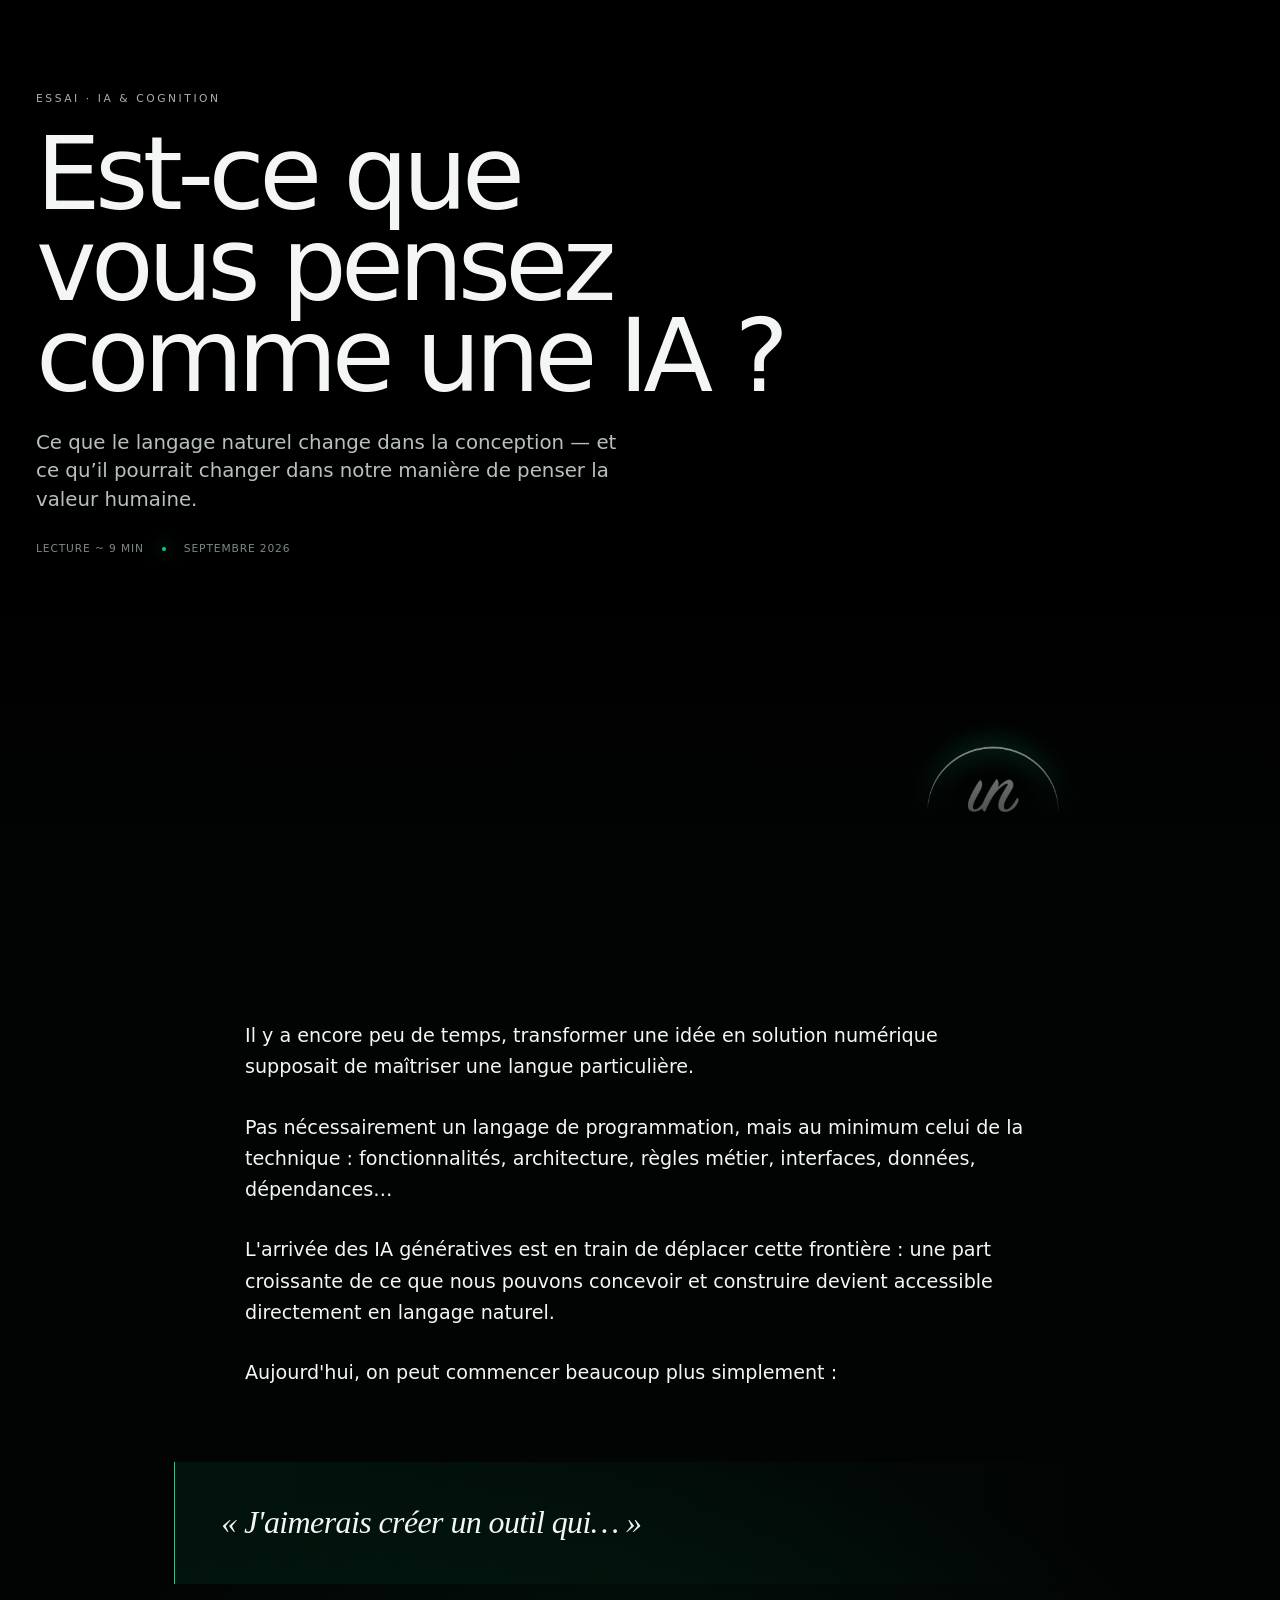
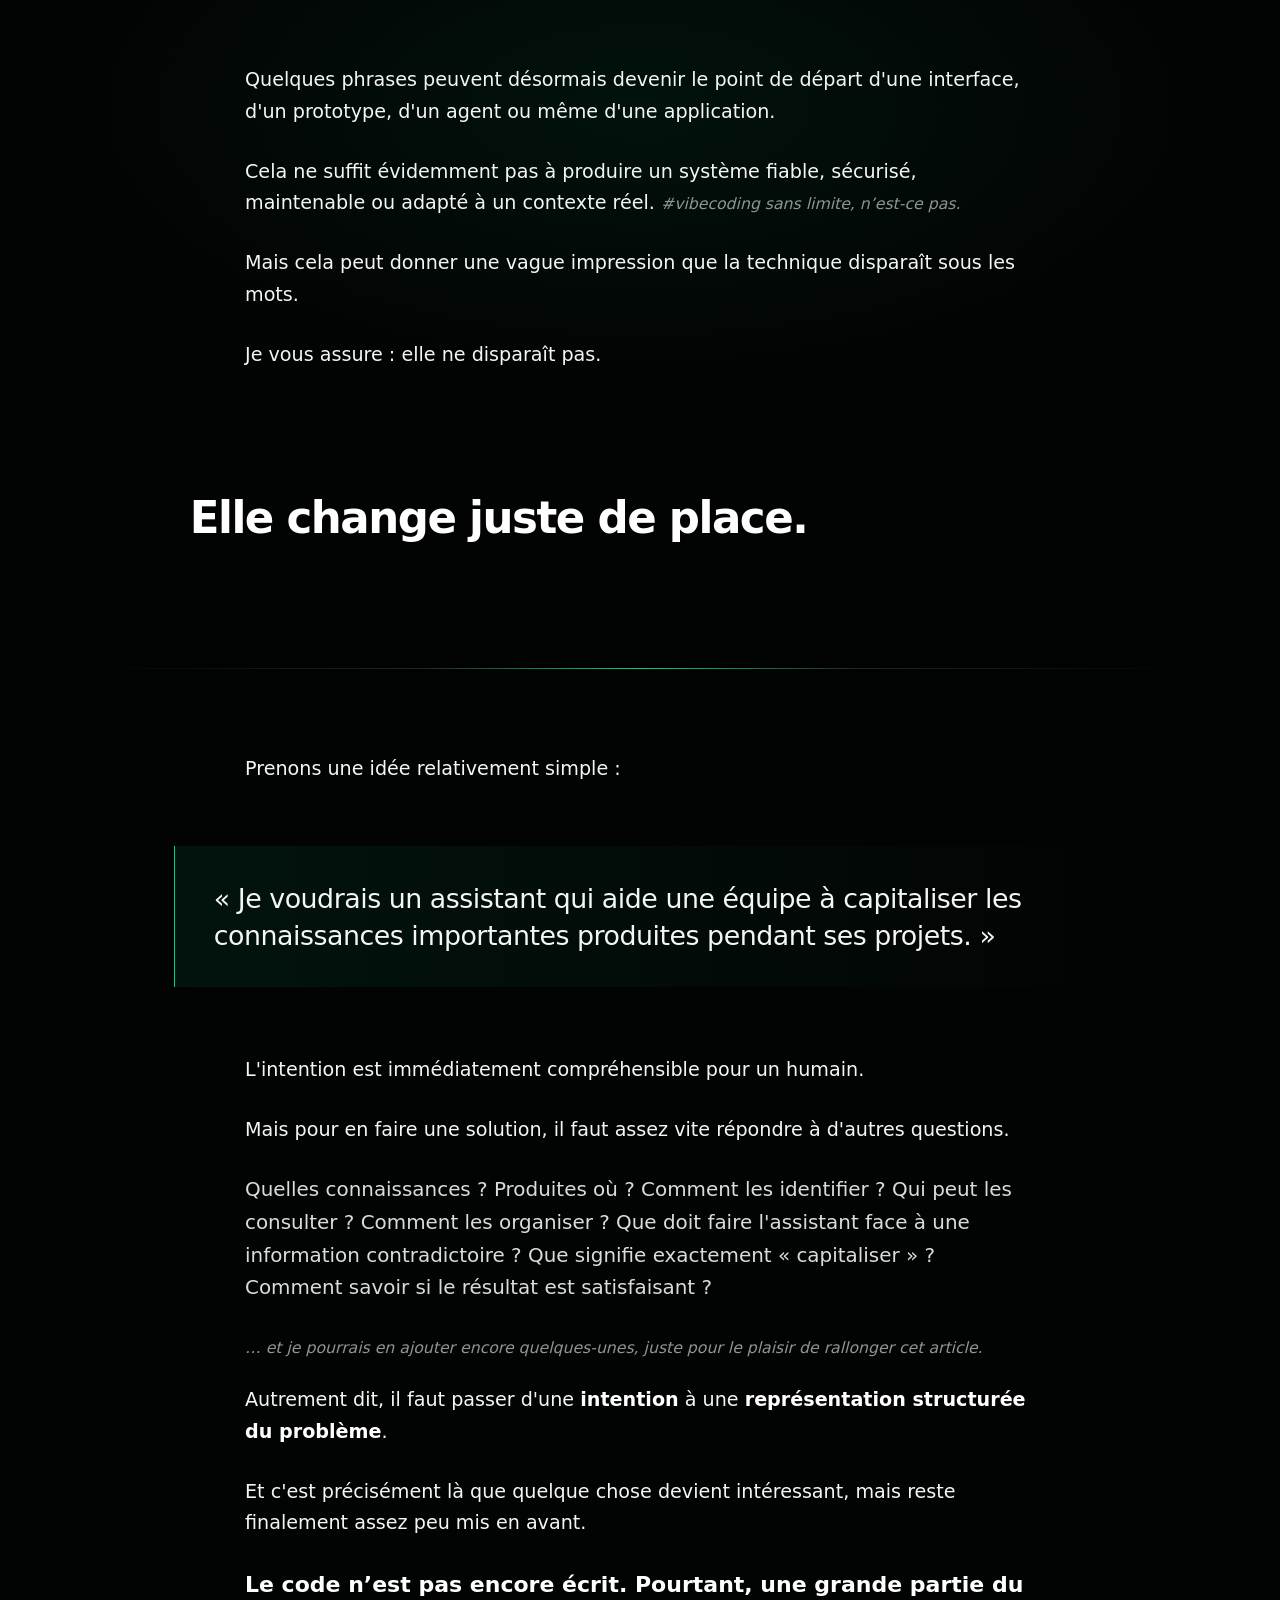
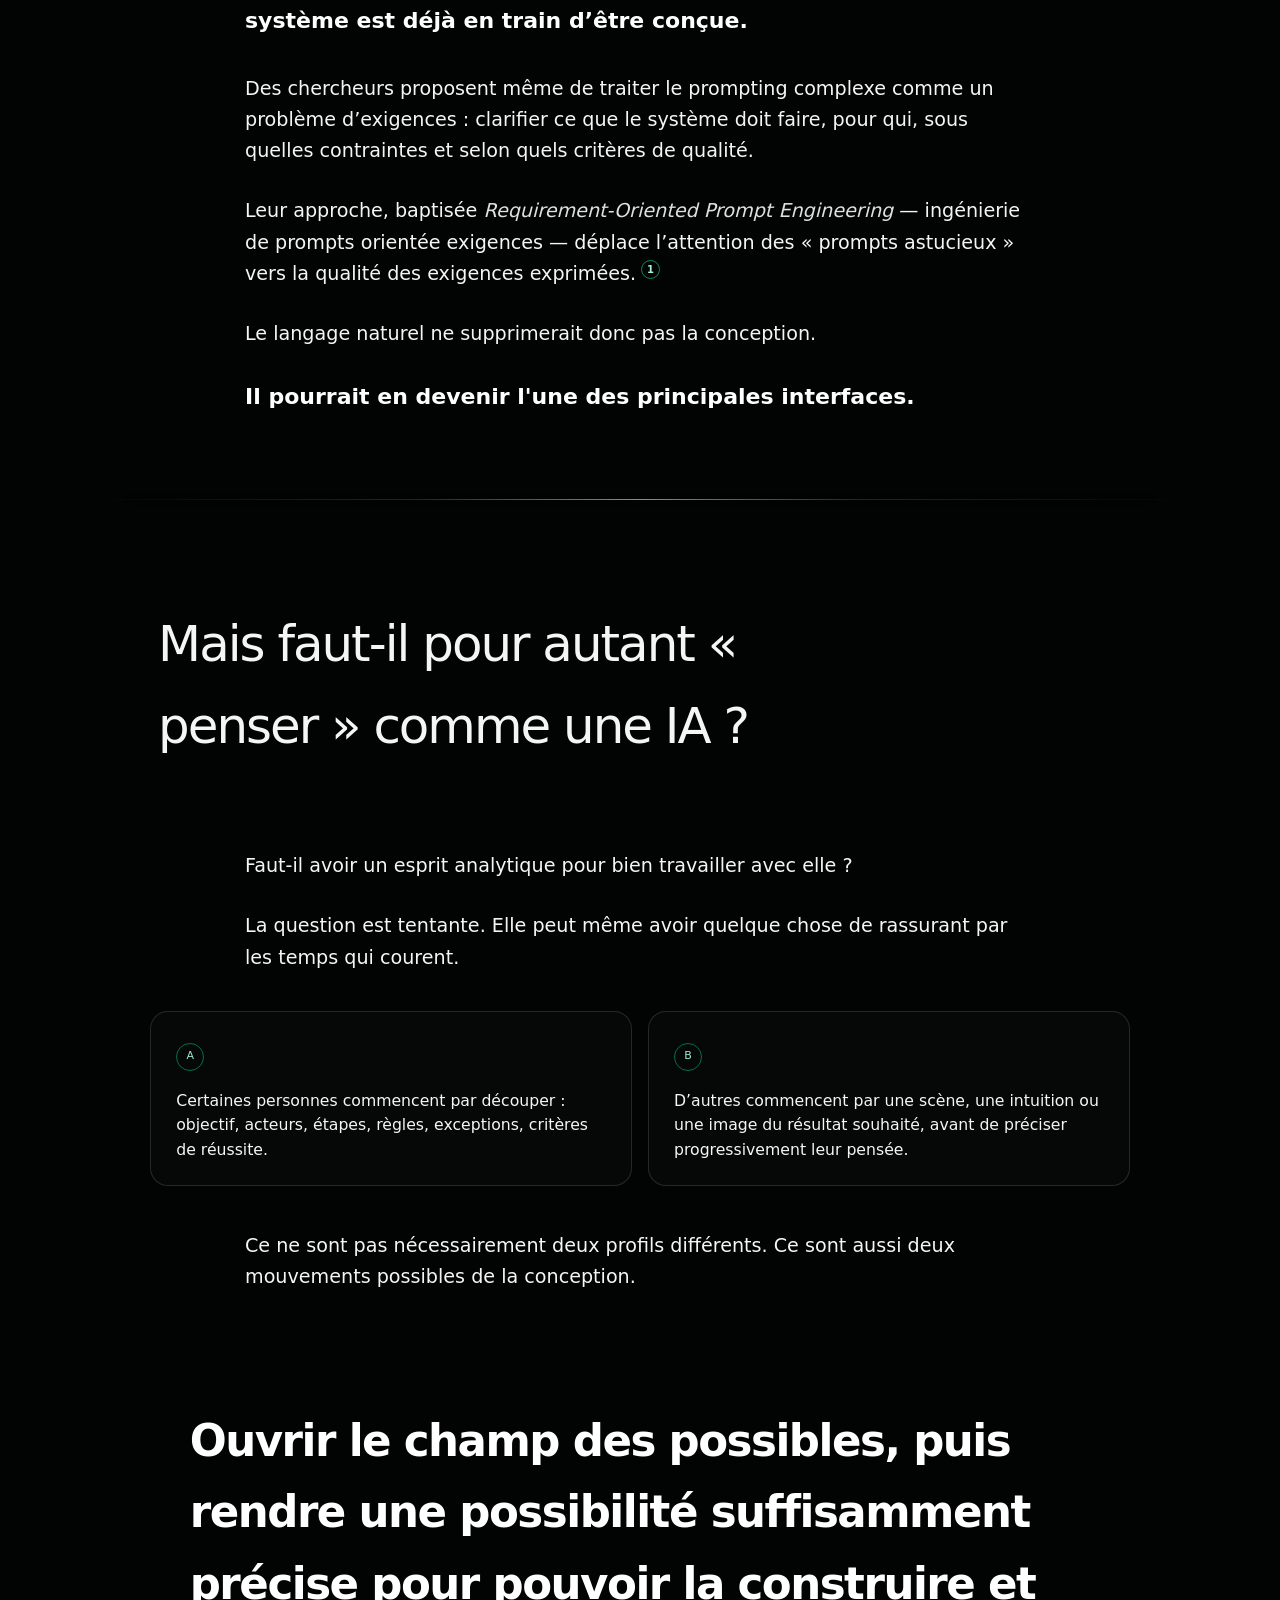
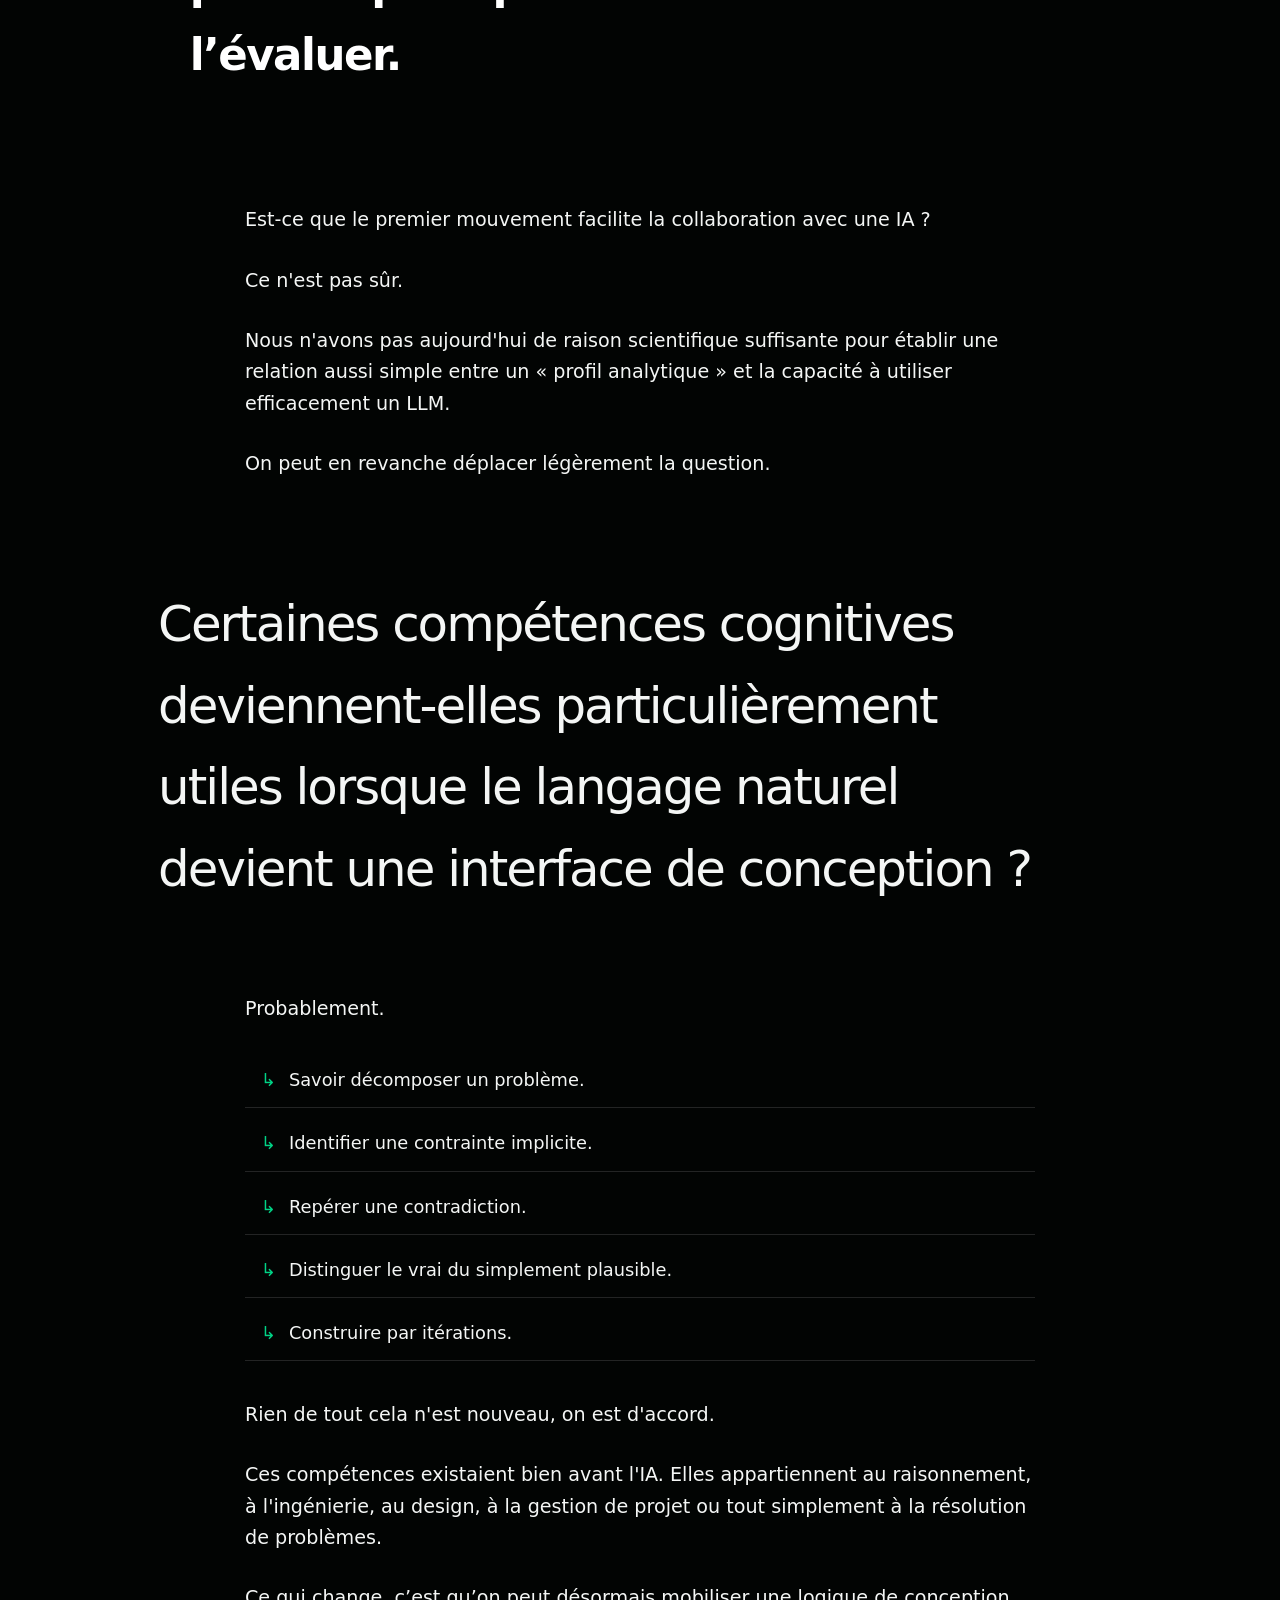
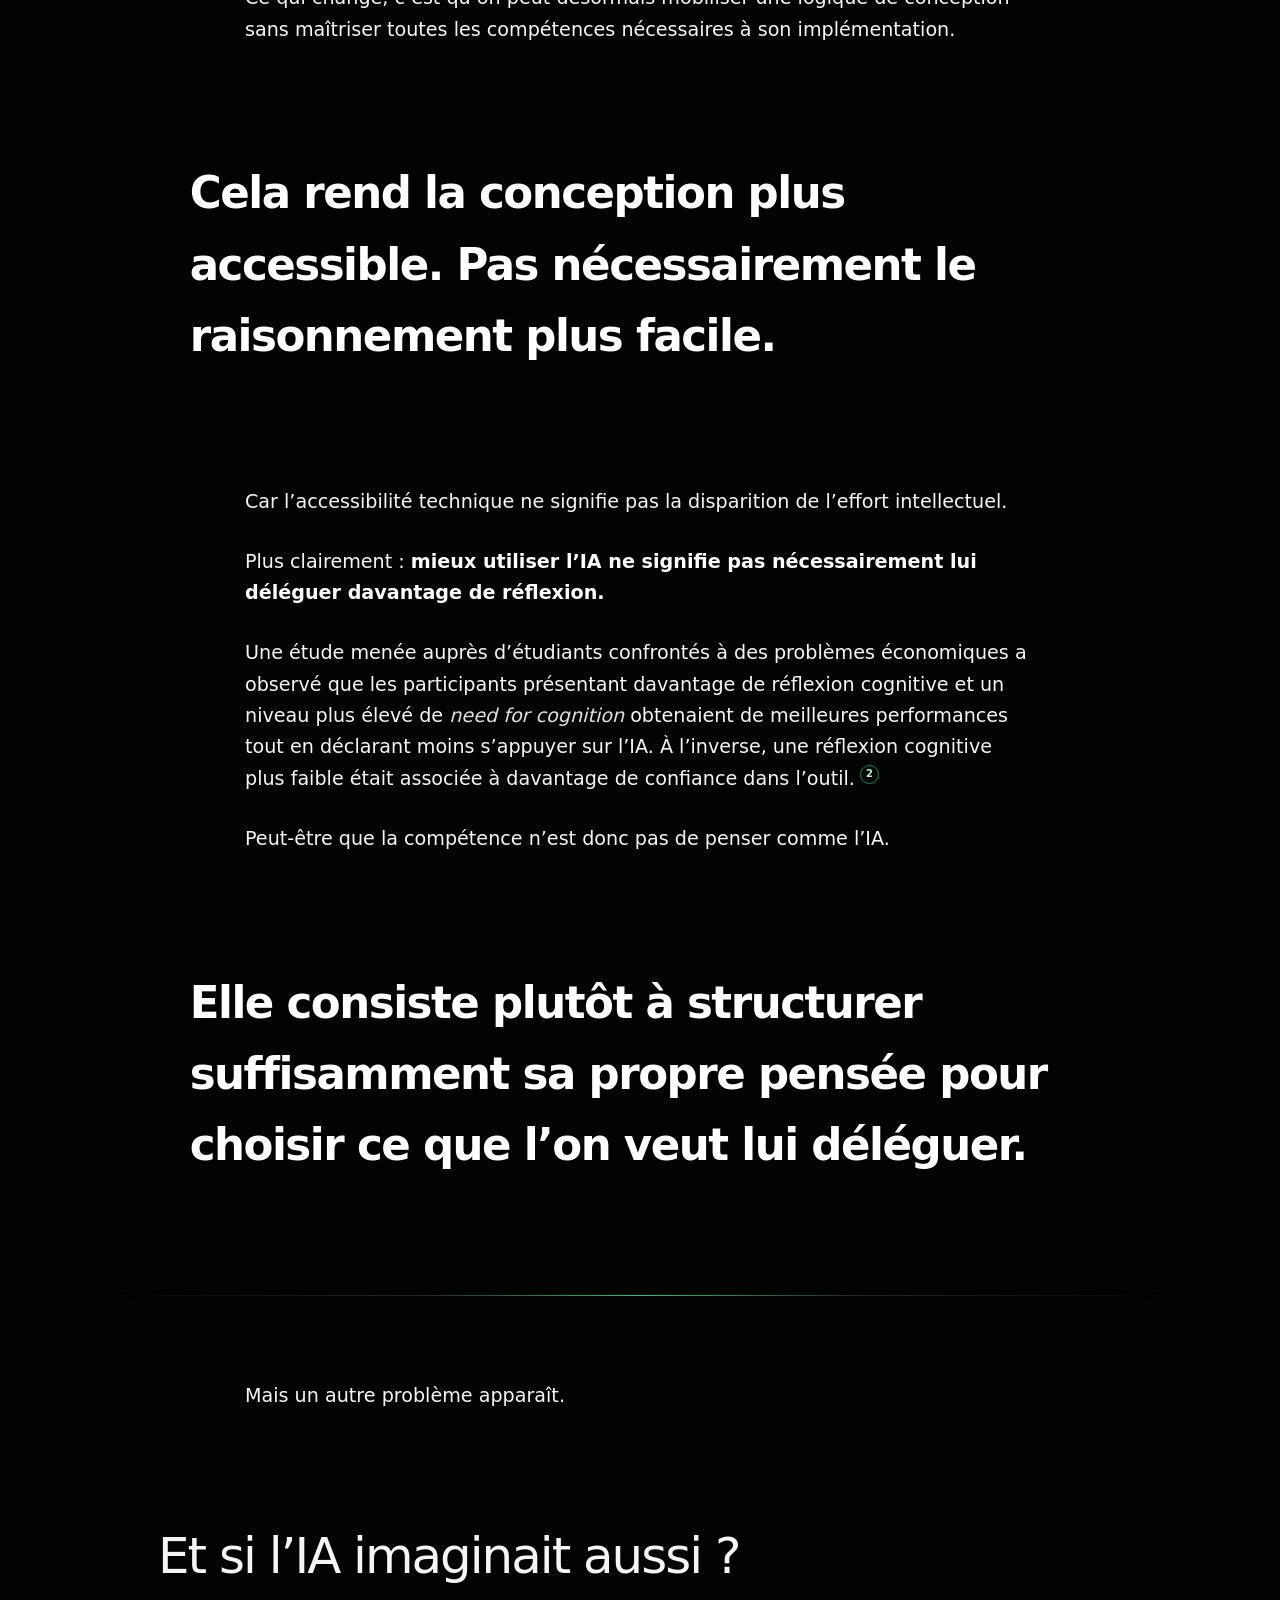
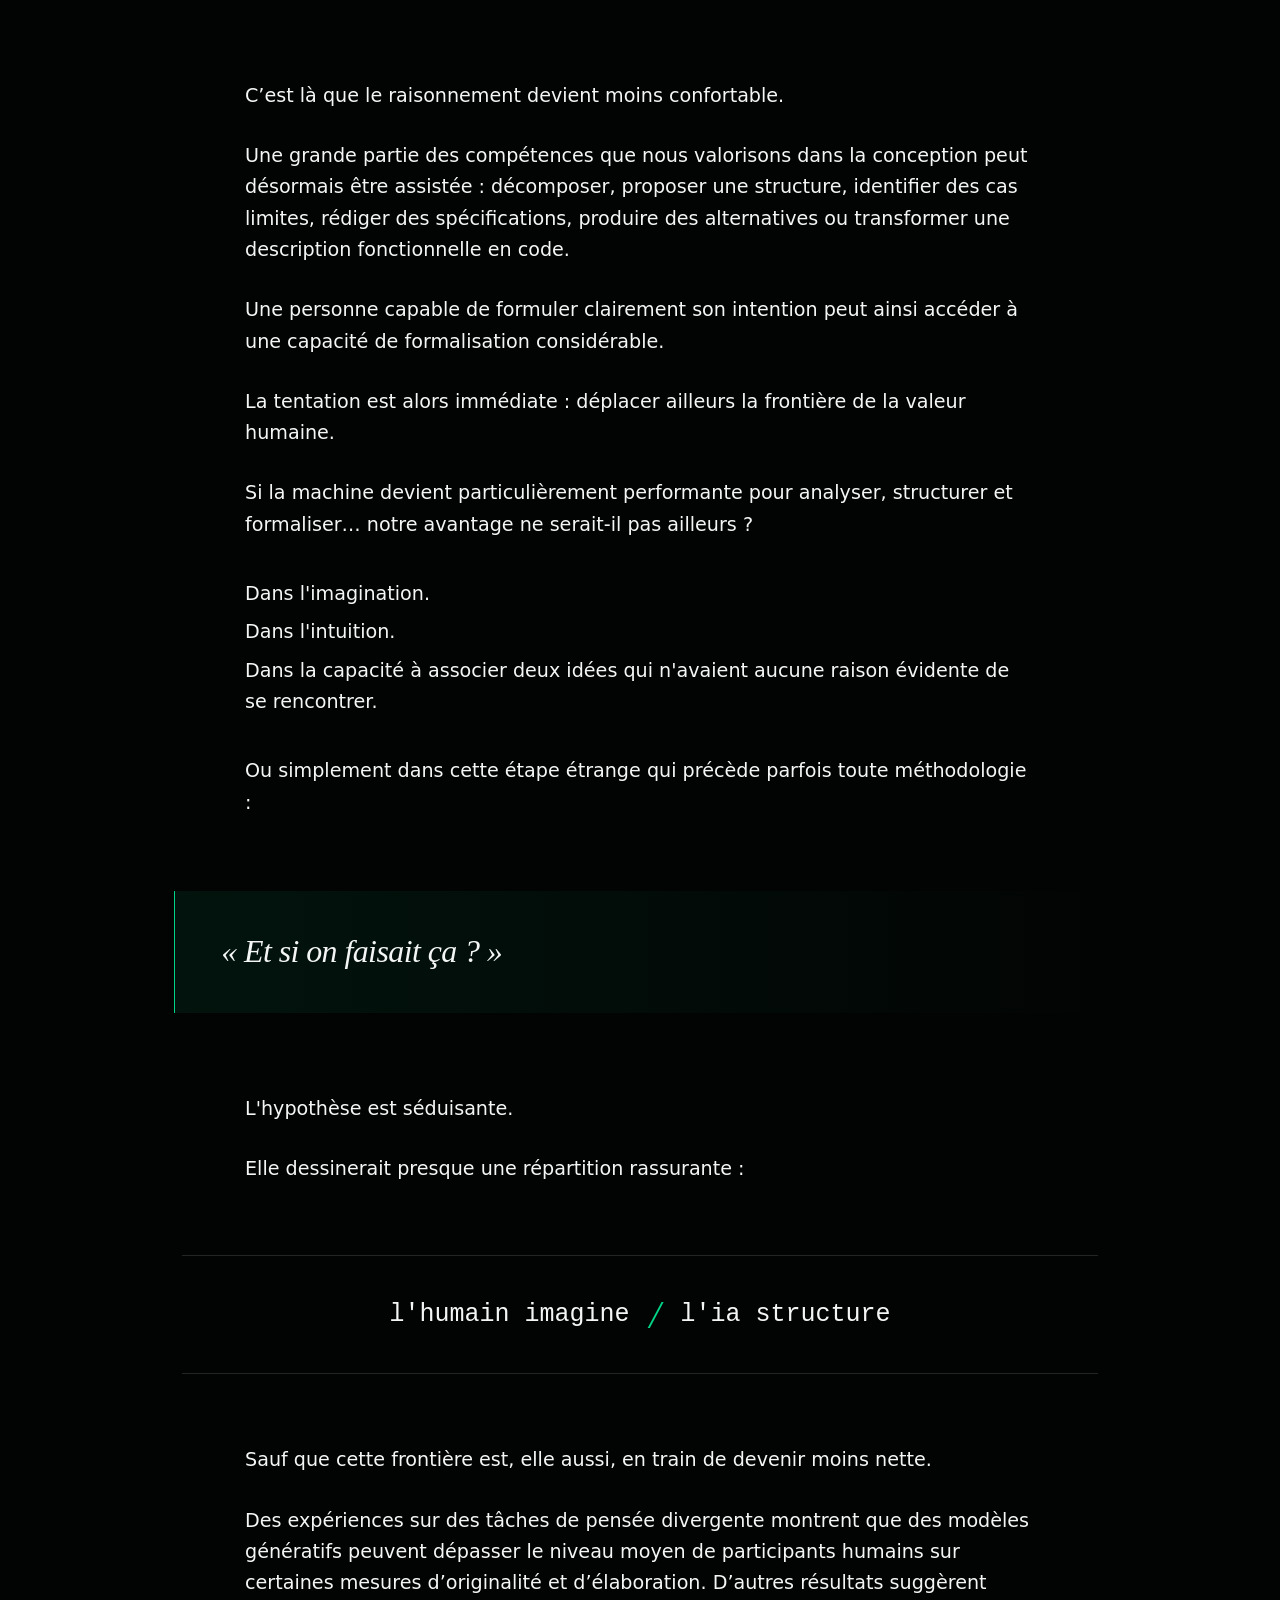
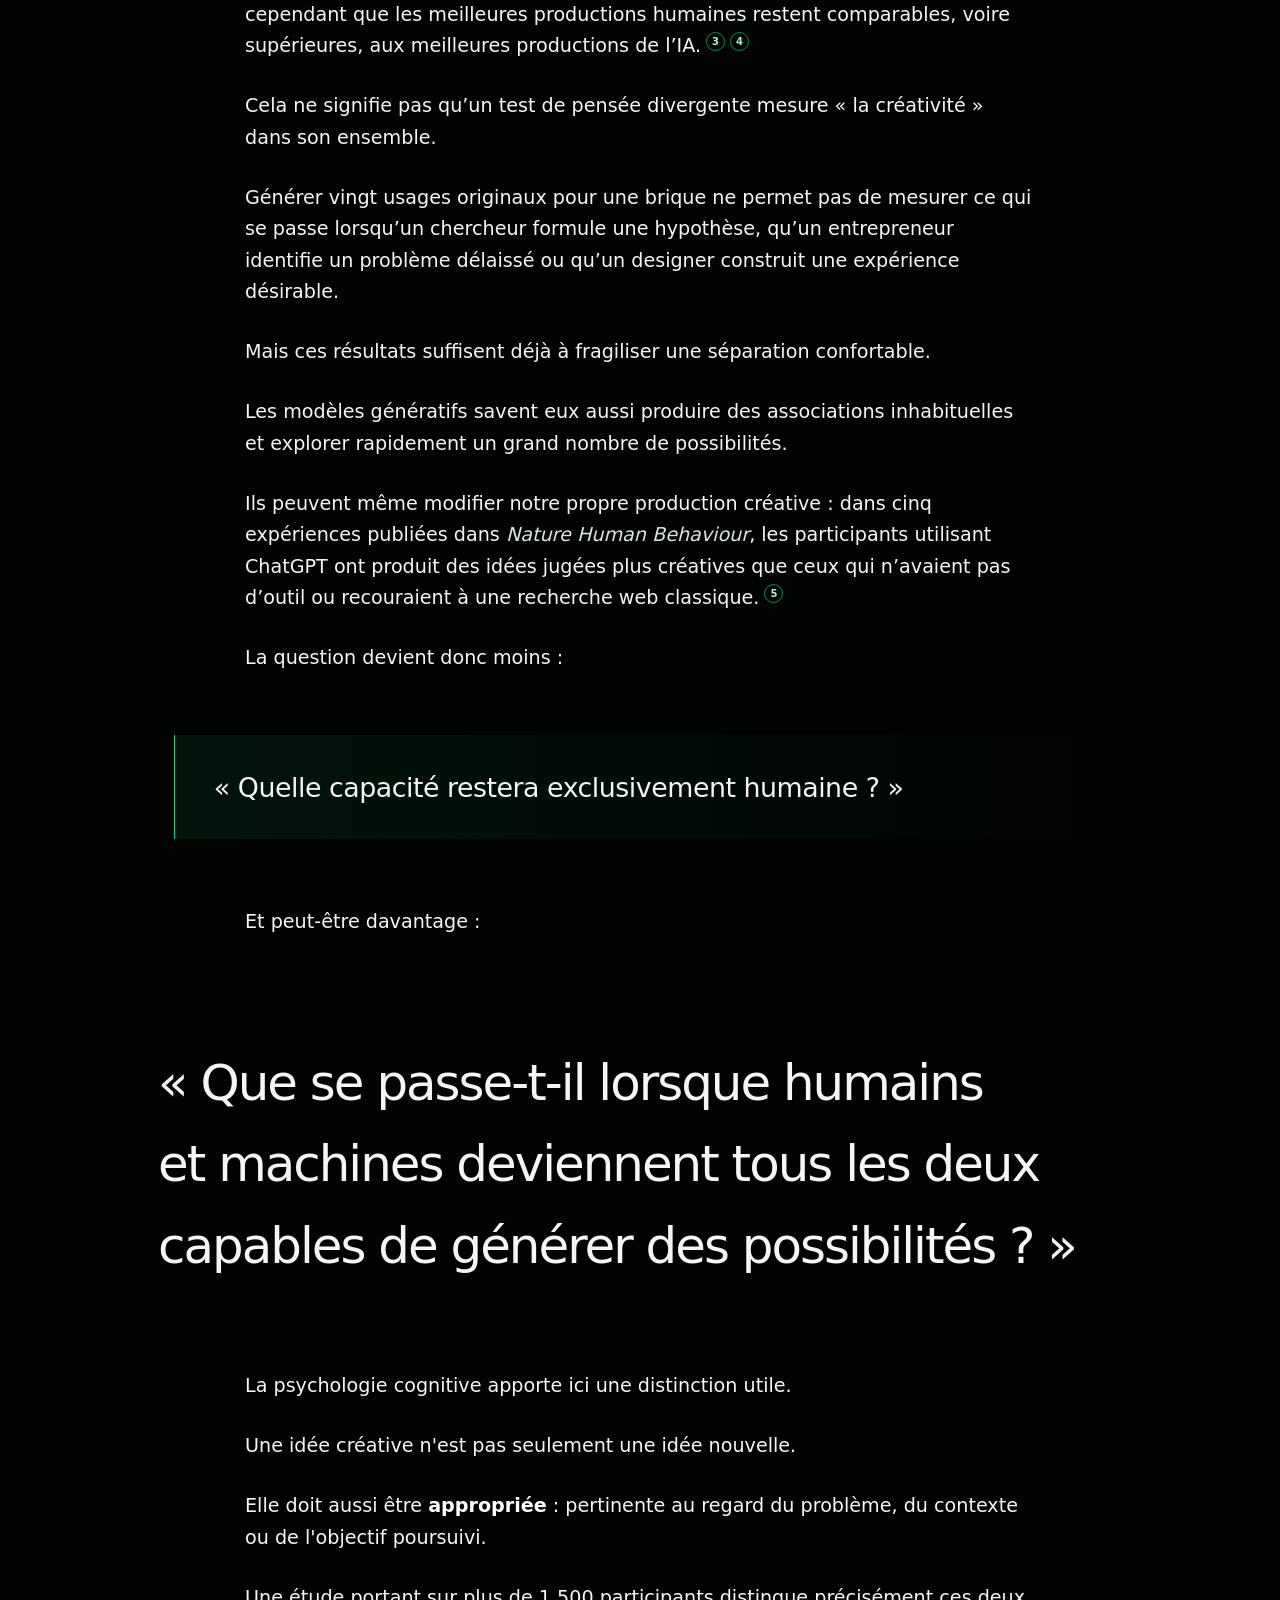
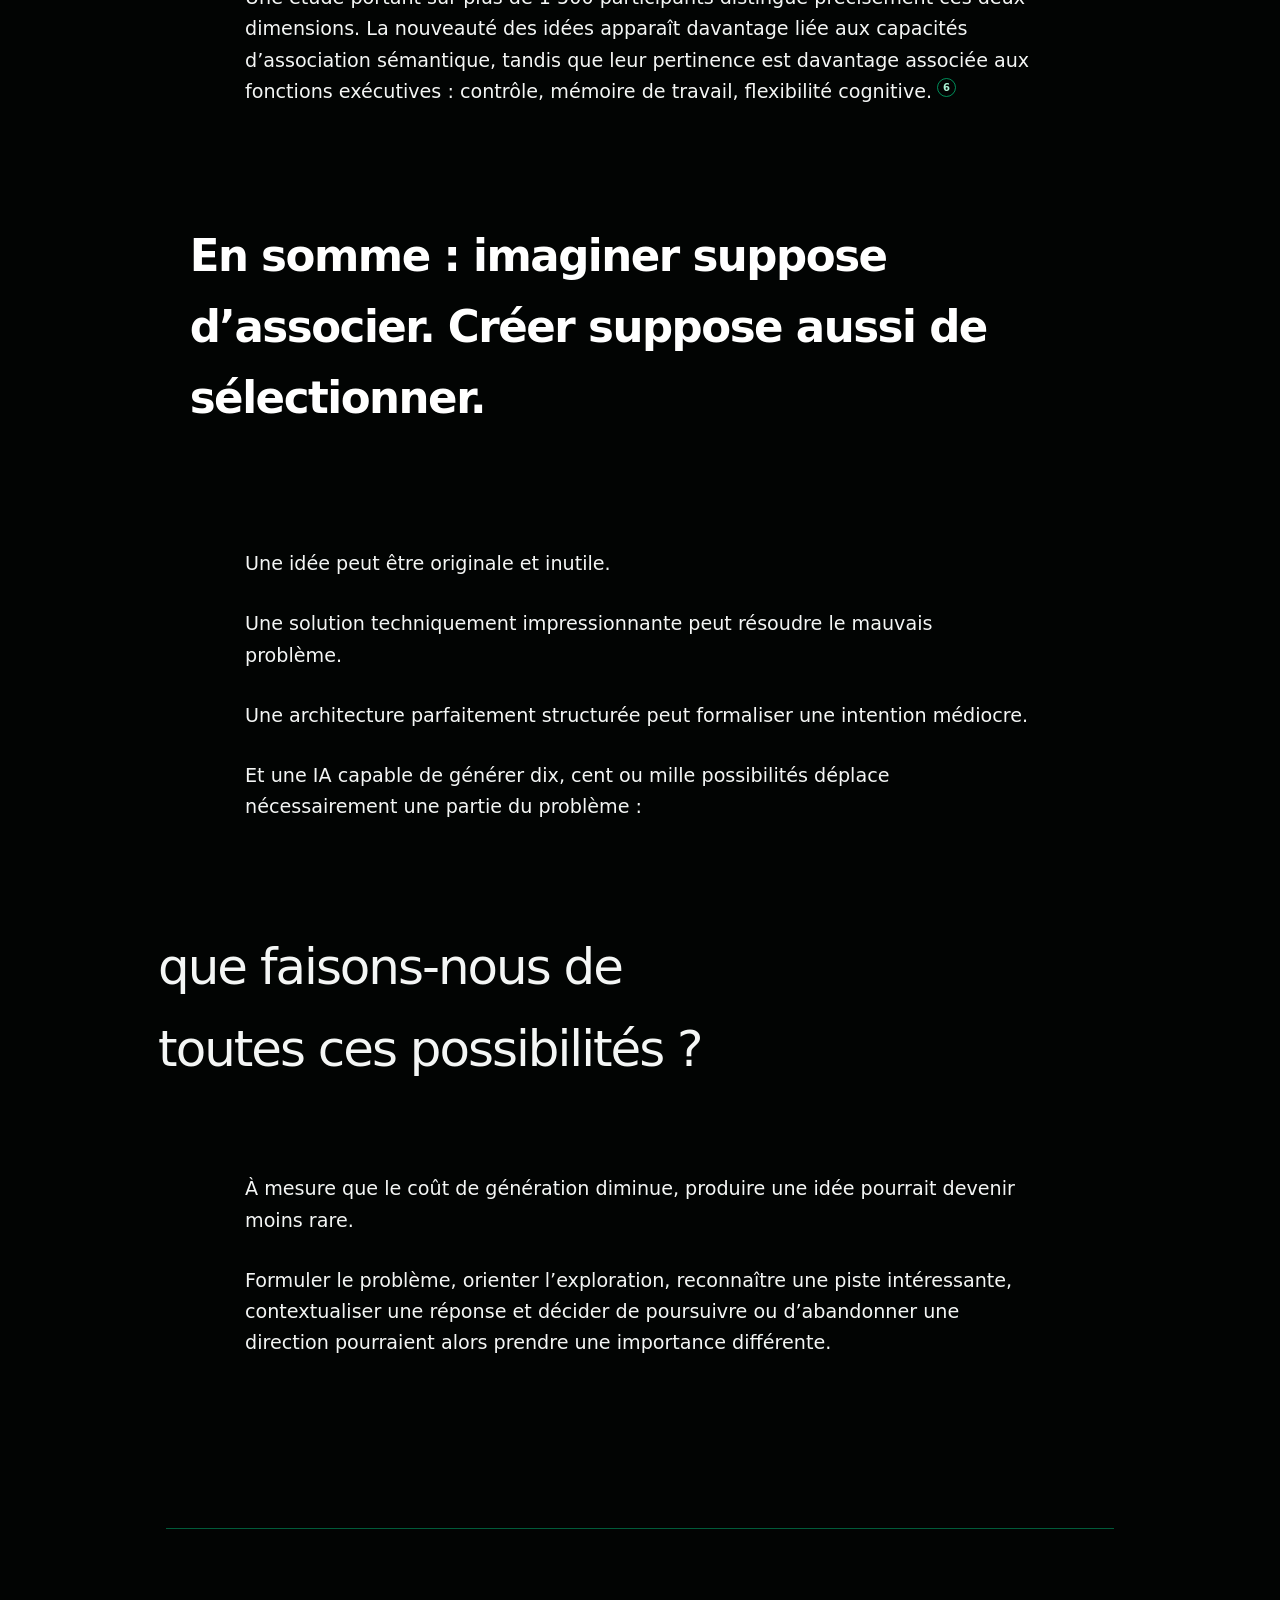
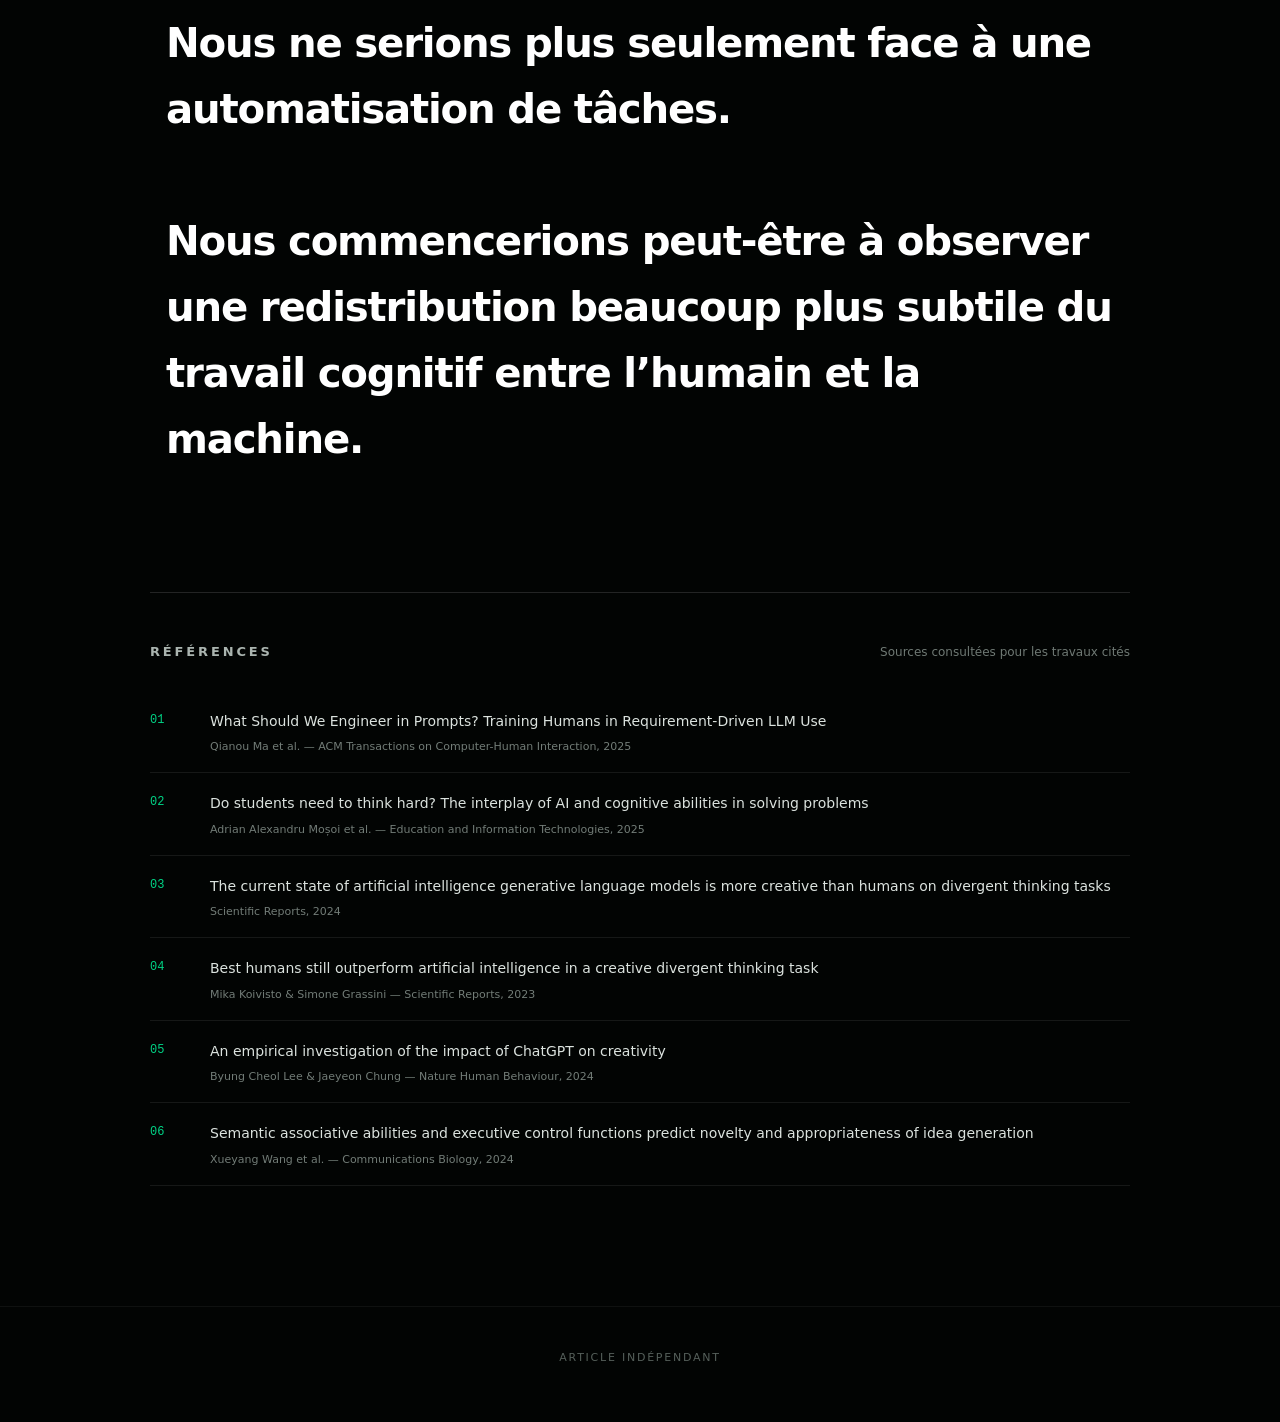
==== index.html @ e6d1679c "Add files via upload" ====
<!doctype html>
<html lang="fr">
<head>
<meta charset="utf-8">
<meta name="viewport" content="width=device-width,initial-scale=1">
<meta name="theme-color" content="#020403">
<title>Est-ce que vous pensez comme une IA ?</title>
<meta name="description" content="Un essai sur ce que le langage naturel change dans la conception, et sur la redistribution du travail cognitif entre humains et IA.">
<style>
:root{
  --bg:#020403;
  --bg2:#06100c;
  --ink:#f4f6f5;
  --muted:#8d9691;
  --line:rgba(255,255,255,.13);
  --green:#00d486;
  --green-soft:rgba(0,212,134,.16);
  --paper:#050706;
  --max:790px;
}
*{box-sizing:border-box}
html{scroll-behavior:smooth;background:var(--bg)}
body{margin:0;background:radial-gradient(900px 430px at 50% 12%, rgba(0,132,84,.11), transparent 62%),var(--bg);color:var(--ink);font-family:Inter,ui-sans-serif,system-ui,-apple-system,BlinkMacSystemFont,"Segoe UI",sans-serif;line-height:1.66;-webkit-font-smoothing:antialiased}
a{color:inherit}
.cover{min-height:100vh;position:relative;display:grid;place-items:center;overflow:hidden;background:#000 url('[data-uri]') center center / cover no-repeat}
.cover{background-repeat:no-repeat;background-position:right 56px bottom 42px;background-size:min(36vw,620px) auto}
.cover::after{content:"";position:absolute;inset:auto 0 0;height:32%;background:linear-gradient(transparent,var(--bg));pointer-events:none}
.cover img{display:none}
.cover-content{position:relative;z-index:2;width:min(1220px,calc(100% - 72px));height:100vh;display:flex;flex-direction:column;justify-content:flex-start;padding:10vh 0 0}
.kicker{font-size:10.7px;letter-spacing:.24em;text-transform:uppercase;color:#a6b1ac;margin-bottom:20px}
h1{margin:0;max-width:760px;font-size:calc(clamp(48px,8.1vw,116px) - 1.33px);line-height:.89;letter-spacing:-.055em;font-weight:520;text-wrap:balance}
.dek{max-width:600px;margin:28px 0 0;font-size:calc(clamp(17px,1.65vw,23px) - 1.33px);line-height:1.43;color:#b7c0bc;font-weight:350}
.meta{display:flex;gap:18px;align-items:center;margin-top:26px;font-size:10.7px;color:#7d8883;letter-spacing:.08em;text-transform:uppercase}
.dot{width:4px;height:4px;border-radius:50%;background:var(--green);box-shadow:0 0 15px var(--green)}
main{position:relative}
.article{width:min(var(--max),calc(100% - 42px));margin:0 auto;padding:120px 0 80px;font-size:calc(clamp(18px,1.6vw,22px) - 1.33px);font-weight:360}
.article p{margin:0 0 1.5em;line-height:1.64}
.article strong{font-weight:610;color:white}
.article em{color:#dce3df}
.article blockquote{margin:2.3em -9% 2.5em;padding:1.25em 1.45em;border-left:1px solid var(--green);background:linear-gradient(90deg,rgba(0,212,134,.075),transparent);font-size:calc(clamp(23px,2.2vw,31px) - 1.33px);line-height:1.38;font-weight:390;letter-spacing:-.018em}
.article .prompt{font-size:calc(clamp(26px,2.6vw,36px) - 1.33px);line-height:1.32;font-style:italic;font-family:Georgia,"Times New Roman",serif}
.pivot{font-size:1.15em;color:#dfe6e2}
.pull{margin:2.6em -7% !important;font-size:clamp(28px,3.4vw,45px);line-height:1.26;letter-spacing:-.034em;font-weight:430}
.big-question{margin:2.1em -11% 1.65em !important;font-size:calc(clamp(30px,4vw,52px) - 1.33px);line-height:1.07;letter-spacing:-.04em;font-weight:520;text-wrap:balance}
.questions{font-size:1.04em;color:#d7deda}
.aside{font-size:.82em;color:var(--muted);font-style:italic}
.breath{height:1px;margin:84px -19%;background:linear-gradient(90deg,transparent,var(--line) 30%,var(--green) 50%,var(--line) 70%,transparent);box-shadow:0 0 35px rgba(0,212,134,.16)}
.ref{display:inline-flex;align-items:center;justify-content:center;vertical-align:super;width:19px;height:19px;margin-left:5px;border:1px solid rgba(0,212,134,.65);border-radius:50%;font-size:10px;line-height:1;color:#a9f3d4;text-decoration:none;font-style:normal;font-weight:650;transition:.2s ease}
.ref:hover{background:var(--green);color:#001b11;box-shadow:0 0 22px rgba(0,212,134,.5)}
.contrast{display:grid;grid-template-columns:1fr 1fr;gap:16px;margin:2em -12% 2.3em}
.contrast>div{position:relative;padding:25px 25px 22px;border:1px solid var(--line);background:rgba(255,255,255,.018);border-radius:18px}
.contrast p{font-size:.82em;margin:0 0 .9em;line-height:1.58}
.contrast p:last-child{margin-bottom:0}
.marker{display:inline-grid;place-items:center;width:28px;height:28px;margin-bottom:18px;border:1px solid rgba(0,212,134,.5);border-radius:50%;font-size:11px;color:#9beacb}
.sequence{color:#a7b2ad;font-family:ui-monospace,SFMono-Regular,Menlo,Consolas,monospace;line-height:1.8}
.skills{list-style:none;padding:0;margin:1.5em 0 2em;display:grid;gap:8px}
.skills li{padding:13px 16px;border-bottom:1px solid var(--line);font-size:.93em;line-height:1.58}
.skills li::before{content:"↳";color:var(--green);margin-right:13px}
.staccato{margin:2em 0}
.staccato p{margin:.45em 0;font-size:1em;line-height:1.58}
.equation{display:flex;align-items:center;justify-content:center;gap:20px;margin:2.8em -8% !important;padding:26px 30px;border-top:1px solid var(--line);border-bottom:1px solid var(--line);font-family:ui-monospace,SFMono-Regular,Menlo,Consolas,monospace;font-size:clamp(18px,2vw,25px);text-transform:lowercase}
.equation i{font-family:Georgia,serif;color:var(--green);font-size:1.6em;font-weight:300}
.ending{margin:4.2em -10% 1em !important;padding-top:2em;border-top:1px solid rgba(0,212,134,.42);font-size:calc(clamp(28px,3.25vw,43px) - 1.33px);line-height:1.25;letter-spacing:-.03em;color:#f3f6f4}
.references{width:min(980px,calc(100% - 42px));margin:0 auto 120px;padding-top:48px;border-top:1px solid var(--line)}
.references-head{display:flex;align-items:baseline;justify-content:space-between;gap:20px;margin-bottom:28px}
.references h2{font-size:13px;letter-spacing:.22em;text-transform:uppercase;font-weight:600;margin:0;color:#aab4af}
.references .note{font-size:12px;color:#6f7974}
.references ol{list-style:none;padding:0;margin:0;display:grid;gap:0}
.references li{display:grid;grid-template-columns:46px 1fr;gap:14px;padding:17px 0;border-bottom:1px solid rgba(255,255,255,.08)}
.refnum{font-family:ui-monospace,SFMono-Regular,Menlo,monospace;font-size:12px;color:var(--green);padding-top:3px}
.references a{text-decoration:none;font-size:14px;line-height:1.45;color:#dbe2de}
.references a:hover{text-decoration:underline;text-decoration-color:var(--green);text-underline-offset:4px}
.references small{display:block;margin-top:5px;color:#727c77;font-size:11px;line-height:1.45}
.footer{padding:42px 24px 55px;text-align:center;color:#555f5a;font-size:11px;letter-spacing:.16em;text-transform:uppercase;border-top:1px solid rgba(255,255,255,.05)}
@media (max-width:760px){
  .cover-content{width:calc(100% - 32px);padding-top:8vh}
  .article{width:min(100% - 34px,var(--max));padding-top:80px}
  .article blockquote,.pull,.big-question,.equation,.ending{margin-left:0!important;margin-right:0!important}
  .breath{margin-left:0;margin-right:0}
  .contrast{grid-template-columns:1fr;margin-left:0;margin-right:0}
  .references{width:calc(100% - 34px)}
}

@media (max-width:980px){
  .cover{background-position:center bottom 26px;background-size:min(72vw,460px) auto}
  .cover-content{width:min(100%,calc(100% - 36px));padding:9vh 0 0}
  h1{max-width:100%}
  .dek{max-width:100%}
}
@media print{
  @page cover{size:A4;margin:0}
  @page article{size:A4;margin:17mm 16mm 18mm;background:#030504}
  :root{--max:100%}
  html,body{background:radial-gradient(900px 430px at 50% 12%, rgba(0,132,84,.11), transparent 62%),#020403!important;-webkit-print-color-adjust:exact!important;print-color-adjust:exact!important}
  body{font-size:11.2pt;line-height:1.58;color:var(--ink)}
  .cover{page:cover;height:297mm;min-height:297mm;break-after:page}
  .cover img{object-fit:cover}
  .cover-content{height:297mm;width:100%;padding:28mm 18mm 0;justify-content:flex-start}
  h1{font-size:48pt;max-width:165mm}
  .dek{font-size:14.5pt;max-width:145mm}
  .article,.references,.footer{page:article}
  .article{padding:3mm 0 0;font-size:11.4pt;width:100%}
  .article p{orphans:3;widows:3}
  .article blockquote,.pull,.big-question,.equation,.ending{margin-left:0!important;margin-right:0!important;break-inside:avoid}
  .article blockquote{font-size:15pt}
  .big-question{font-size:23pt;margin-top:12mm!important}
  .pull{font-size:20pt}
  .breath{margin:15mm 0;height:.4pt}
  .contrast{margin:7mm 0;gap:4mm;break-inside:avoid}
  .contrast>div{padding:5mm}
  .skills{break-inside:avoid}
  .equation{font-size:13pt;margin:10mm 0!important;padding:6mm 4mm}
  .ending{font-size:20pt;margin:14mm 0 0!important}
  .references{width:100%;margin:18mm 0 0;padding-top:8mm;break-before:page}
  .references li{grid-template-columns:10mm 1fr;padding:4mm 0}
  .references a{font-size:9.5pt}
  .references small{font-size:8pt}
  .footer{padding:12mm 0 0;border:0}
}
</style>
</head>
<body>
<header class="cover">
  <img alt="Direction artistique : fond noir, halo vert profond, arc blanc et monogramme" src="[data-uri]">
  <div class="cover-content">
    <div class="kicker">Essai · IA & cognition</div>
    <h1>Est-ce que vous pensez comme une IA&nbsp;?</h1>
    <p class="dek">Ce que le langage naturel change dans la conception — et ce qu’il pourrait changer dans notre manière de penser la valeur humaine.</p>
    <div class="meta"><span>Lecture ~ 9 min</span><span class="dot"></span><span>Septembre 2026</span></div>
  </div>
</header>
<main>

  <article class="article">

<p>Il y a encore peu de temps, transformer une idée en solution numérique supposait de maîtriser une langue particulière.</p>

<p>Pas nécessairement un langage de programmation, mais au minimum celui de la technique : fonctionnalités, architecture, règles métier, interfaces, données, dépendances…</p>

<p>L'arrivée des IA génératives est en train de déplacer cette frontière : une part croissante de ce que nous pouvons concevoir et construire devient accessible directement en langage naturel.</p>

<p>Aujourd'hui, on peut commencer beaucoup plus simplement :</p>

<blockquote class="prompt">« J'aimerais créer un outil qui… »</blockquote>

<p>Quelques phrases peuvent désormais devenir le point de départ d'une interface, d'un prototype, d'un agent ou même d'une application.</p>

<p>Cela ne suffit évidemment pas à produire un système fiable, sécurisé, maintenable ou adapté à un contexte réel. <span class="aside">#vibecoding sans limite, n’est-ce pas.</span></p>

<p>Mais cela peut donner une vague impression que la technique disparaît sous les mots.</p>

<p>Je vous assure : elle ne disparaît pas.</p>

<p class="pull"><strong>Elle change juste de place.</strong></p>

<div class="breath"></div>

<p>Prenons une idée relativement simple :</p>

<blockquote>« Je voudrais un assistant qui aide une équipe à capitaliser les connaissances importantes produites pendant ses projets. »</blockquote>

<p>L'intention est immédiatement compréhensible pour un humain.</p>

<p>Mais pour en faire une solution, il faut assez vite répondre à d'autres questions.</p>

<p class="questions">Quelles connaissances ? Produites où ? Comment les identifier ? Qui peut les consulter ? Comment les organiser ? Que doit faire l'assistant face à une information contradictoire ? Que signifie exactement « capitaliser » ? Comment savoir si le résultat est satisfaisant ?</p>

<p class="aside">… et je pourrais en ajouter encore quelques-unes, juste pour le plaisir de rallonger cet article.</p>

<p>Autrement dit, il faut passer d'une <strong>intention</strong> à une <strong>représentation structurée du problème</strong>.</p>

<p>Et c'est précisément là que quelque chose devient intéressant, mais reste finalement assez peu mis en avant.</p>

<p class="pivot"><strong>Le code n’est pas encore écrit. Pourtant, une grande partie du système est déjà en train d’être conçue.</strong></p>

<p>Des chercheurs proposent même de traiter le prompting complexe comme un problème d’exigences : clarifier ce que le système doit faire, pour qui, sous quelles contraintes et selon quels critères de qualité.</p>

<p>Leur approche, baptisée <em>Requirement-Oriented Prompt Engineering</em> — ingénierie de prompts orientée exigences — déplace l’attention des « prompts astucieux » vers la qualité des exigences exprimées.<a class="ref" href="#ref-1" aria-label="Référence 1">1</a></p>

<p>Le langage naturel ne supprimerait donc pas la conception.</p>

<p class="pivot"><strong>Il pourrait en devenir l'une des principales interfaces.</strong></p>

<div class="breath"></div>

<p class="big-question">Mais faut-il pour autant « penser » comme une IA ?</p>

<p>Faut-il avoir un esprit analytique pour bien travailler avec elle ?</p>

<p>La question est tentante. Elle peut même avoir quelque chose de rassurant par les temps qui courent.</p>

<div class="contrast">
  <div><span class="marker">A</span><p>Certaines personnes commencent par découper : objectif, acteurs, étapes, règles, exceptions, critères de réussite.</p></div>
  <div><span class="marker">B</span><p>D’autres commencent par une scène, une intuition ou une image du résultat souhaité, avant de préciser progressivement leur pensée.</p></div>
</div>

<p>Ce ne sont pas nécessairement deux profils différents. Ce sont aussi deux mouvements possibles de la conception.</p>

<p class="pull"><strong>Ouvrir le champ des possibles, puis rendre une possibilité suffisamment précise pour pouvoir la construire et l’évaluer.</strong></p>

<p>Est-ce que le premier mouvement facilite la collaboration avec une IA ?</p>

<p>Ce n'est pas sûr.</p>

<p>Nous n'avons pas aujourd'hui de raison scientifique suffisante pour établir une relation aussi simple entre un « profil analytique » et la capacité à utiliser efficacement un LLM.</p>

<p>On peut en revanche déplacer légèrement la question.</p>

<p class="big-question">Certaines compétences cognitives deviennent-elles particulièrement utiles lorsque le langage naturel devient une interface de conception ?</p>

<p>Probablement.</p>

<ul class="skills">
  <li>Savoir décomposer un problème.</li>
  <li>Identifier une contrainte implicite.</li>
  <li>Repérer une contradiction.</li>
  <li>Distinguer le vrai du simplement plausible.</li>
  <li>Construire par itérations.</li>
</ul>

<p>Rien de tout cela n'est nouveau, on est d'accord.</p>

<p>Ces compétences existaient bien avant l'IA. Elles appartiennent au raisonnement, à l'ingénierie, au design, à la gestion de projet ou tout simplement à la résolution de problèmes.</p>

<p>Ce qui change, c’est qu’on peut désormais mobiliser une logique de conception sans maîtriser toutes les compétences nécessaires à son implémentation.</p>

<p class="pull"><strong>Cela rend la conception plus accessible. Pas nécessairement le raisonnement plus facile.</strong></p>

<p>Car l’accessibilité technique ne signifie pas la disparition de l’effort intellectuel.</p>

<p>Plus clairement : <strong>mieux utiliser l’IA ne signifie pas nécessairement lui déléguer davantage de réflexion.</strong></p>

<p>Une étude menée auprès d’étudiants confrontés à des problèmes économiques a observé que les participants présentant davantage de réflexion cognitive et un niveau plus élevé de <em>need for cognition</em> obtenaient de meilleures performances tout en déclarant moins s’appuyer sur l’IA. À l’inverse, une réflexion cognitive plus faible était associée à davantage de confiance dans l’outil.<a class="ref" href="#ref-2" aria-label="Référence 2">2</a></p>

<p>Peut-être que la compétence n’est donc pas de penser comme l’IA.</p>

<p class="pull"><strong>Elle consiste plutôt à structurer suffisamment sa propre pensée pour choisir ce que l’on veut lui déléguer.</strong></p>

<div class="breath"></div>

<p>Mais un autre problème apparaît.</p>

<p class="big-question">Et si l’IA imaginait aussi ?</p>

<p>C’est là que le raisonnement devient moins confortable.</p>

<p>Une grande partie des compétences que nous valorisons dans la conception peut désormais être assistée : décomposer, proposer une structure, identifier des cas limites, rédiger des spécifications, produire des alternatives ou transformer une description fonctionnelle en code.</p>

<p>Une personne capable de formuler clairement son intention peut ainsi accéder à une capacité de formalisation considérable.</p>

<p>La tentation est alors immédiate : déplacer ailleurs la frontière de la valeur humaine.</p>

<p>Si la machine devient particulièrement performante pour analyser, structurer et formaliser… notre avantage ne serait-il pas ailleurs ?</p>

<div class="staccato">
  <p>Dans l'imagination.</p>
  <p>Dans l'intuition.</p>
  <p>Dans la capacité à associer deux idées qui n'avaient aucune raison évidente de se rencontrer.</p>
</div>

<p>Ou simplement dans cette étape étrange qui précède parfois toute méthodologie :</p>

<blockquote class="prompt">« Et si on faisait ça ? »</blockquote>

<p>L'hypothèse est séduisante.</p>

<p>Elle dessinerait presque une répartition rassurante :</p>

<p class="equation"><span>l'humain imagine</span><i>/</i><span>l'IA structure</span></p>

<p>Sauf que cette frontière est, elle aussi, en train de devenir moins nette.</p>

<p>Des expériences sur des tâches de pensée divergente montrent que des modèles génératifs peuvent dépasser le niveau moyen de participants humains sur certaines mesures d’originalité et d’élaboration. D’autres résultats suggèrent cependant que les meilleures productions humaines restent comparables, voire supérieures, aux meilleures productions de l’IA.<a class="ref" href="#ref-3" aria-label="Référence 3">3</a><a class="ref" href="#ref-4" aria-label="Référence 4">4</a></p>

<p>Cela ne signifie pas qu’un test de pensée divergente mesure « la créativité » dans son ensemble.</p>

<p>Générer vingt usages originaux pour une brique ne permet pas de mesurer ce qui se passe lorsqu’un chercheur formule une hypothèse, qu’un entrepreneur identifie un problème délaissé ou qu’un designer construit une expérience désirable.</p>

<p>Mais ces résultats suffisent déjà à fragiliser une séparation confortable.</p>

<p>Les modèles génératifs savent eux aussi produire des associations inhabituelles et explorer rapidement un grand nombre de possibilités.</p>

<p>Ils peuvent même modifier notre propre production créative : dans cinq expériences publiées dans <em>Nature Human Behaviour</em>, les participants utilisant ChatGPT ont produit des idées jugées plus créatives que ceux qui n’avaient pas d’outil ou recouraient à une recherche web classique.<a class="ref" href="#ref-5" aria-label="Référence 5">5</a></p>

<p>La question devient donc moins :</p>

<blockquote>« Quelle capacité restera exclusivement humaine ? »</blockquote>

<p>Et peut-être davantage :</p>

<p class="big-question">« Que se passe-t-il lorsque humains et machines deviennent tous les deux capables de générer des possibilités ? »</p>

<p>La psychologie cognitive apporte ici une distinction utile.</p>

<p>Une idée créative n'est pas seulement une idée nouvelle.</p>

<p>Elle doit aussi être <strong>appropriée</strong> : pertinente au regard du problème, du contexte ou de l'objectif poursuivi.</p>

<p>Une étude portant sur plus de 1 500 participants distingue précisément ces deux dimensions. La nouveauté des idées apparaît davantage liée aux capacités d’association sémantique, tandis que leur pertinence est davantage associée aux fonctions exécutives : contrôle, mémoire de travail, flexibilité cognitive.<a class="ref" href="#ref-6" aria-label="Référence 6">6</a></p>

<p class="pull"><strong>En somme : imaginer suppose d’associer. Créer suppose aussi de sélectionner.</strong></p>

<p>Une idée peut être originale et inutile.</p>

<p>Une solution techniquement impressionnante peut résoudre le mauvais problème.</p>

<p>Une architecture parfaitement structurée peut formaliser une intention médiocre.</p>

<p>Et une IA capable de générer dix, cent ou mille possibilités déplace nécessairement une partie du problème :</p>

<p class="big-question">que faisons-nous de toutes ces possibilités ?</p>

<p>À mesure que le coût de génération diminue, produire une idée pourrait devenir moins rare.</p>

<p>Formuler le problème, orienter l’exploration, reconnaître une piste intéressante, contextualiser une réponse et décider de poursuivre ou d’abandonner une direction pourraient alors prendre une importance différente.</p>

<p class="ending"><strong>Nous ne serions plus seulement face à une automatisation de tâches.</strong><br><br><strong>Nous commencerions peut-être à observer une redistribution beaucoup plus subtile du travail cognitif entre l’humain et la machine.</strong></p>

  </article>

  <section class="references" aria-labelledby="refs-title">
    <div class="references-head"><h2 id="refs-title">Références</h2><span class="note">Sources consultées pour les travaux cités</span></div>
    <ol>
<li id="ref-1"><span class="refnum">01</span><div><a href="https://doi.org/10.1145/3731756" target="_blank" rel="noopener">What Should We Engineer in Prompts? Training Humans in Requirement-Driven LLM Use</a><small>Qianou Ma et al. — ACM Transactions on Computer-Human Interaction, 2025</small></div></li>
<li id="ref-2"><span class="refnum">02</span><div><a href="https://link.springer.com/article/10.1007/s10639-025-13738-8" target="_blank" rel="noopener">Do students need to think hard? The interplay of AI and cognitive abilities in solving problems</a><small>Adrian Alexandru Moșoi et al. — Education and Information Technologies, 2025</small></div></li>
<li id="ref-3"><span class="refnum">03</span><div><a href="https://www.nature.com/articles/s41598-024-53303-w" target="_blank" rel="noopener">The current state of artificial intelligence generative language models is more creative than humans on divergent thinking tasks</a><small>Scientific Reports, 2024</small></div></li>
<li id="ref-4"><span class="refnum">04</span><div><a href="https://www.nature.com/articles/s41598-023-40858-3" target="_blank" rel="noopener">Best humans still outperform artificial intelligence in a creative divergent thinking task</a><small>Mika Koivisto &amp; Simone Grassini — Scientific Reports, 2023</small></div></li>
<li id="ref-5"><span class="refnum">05</span><div><a href="https://www.nature.com/articles/s41562-024-01953-1" target="_blank" rel="noopener">An empirical investigation of the impact of ChatGPT on creativity</a><small>Byung Cheol Lee &amp; Jaeyeon Chung — Nature Human Behaviour, 2024</small></div></li>
<li id="ref-6"><span class="refnum">06</span><div><a href="https://www.nature.com/articles/s42003-024-06405-0" target="_blank" rel="noopener">Semantic associative abilities and executive control functions predict novelty and appropriateness of idea generation</a><small>Xueyang Wang et al. — Communications Biology, 2024</small></div></li>
    </ol>
  </section>
</main>
<footer class="footer">article indépendant</footer>
</body>
</html>
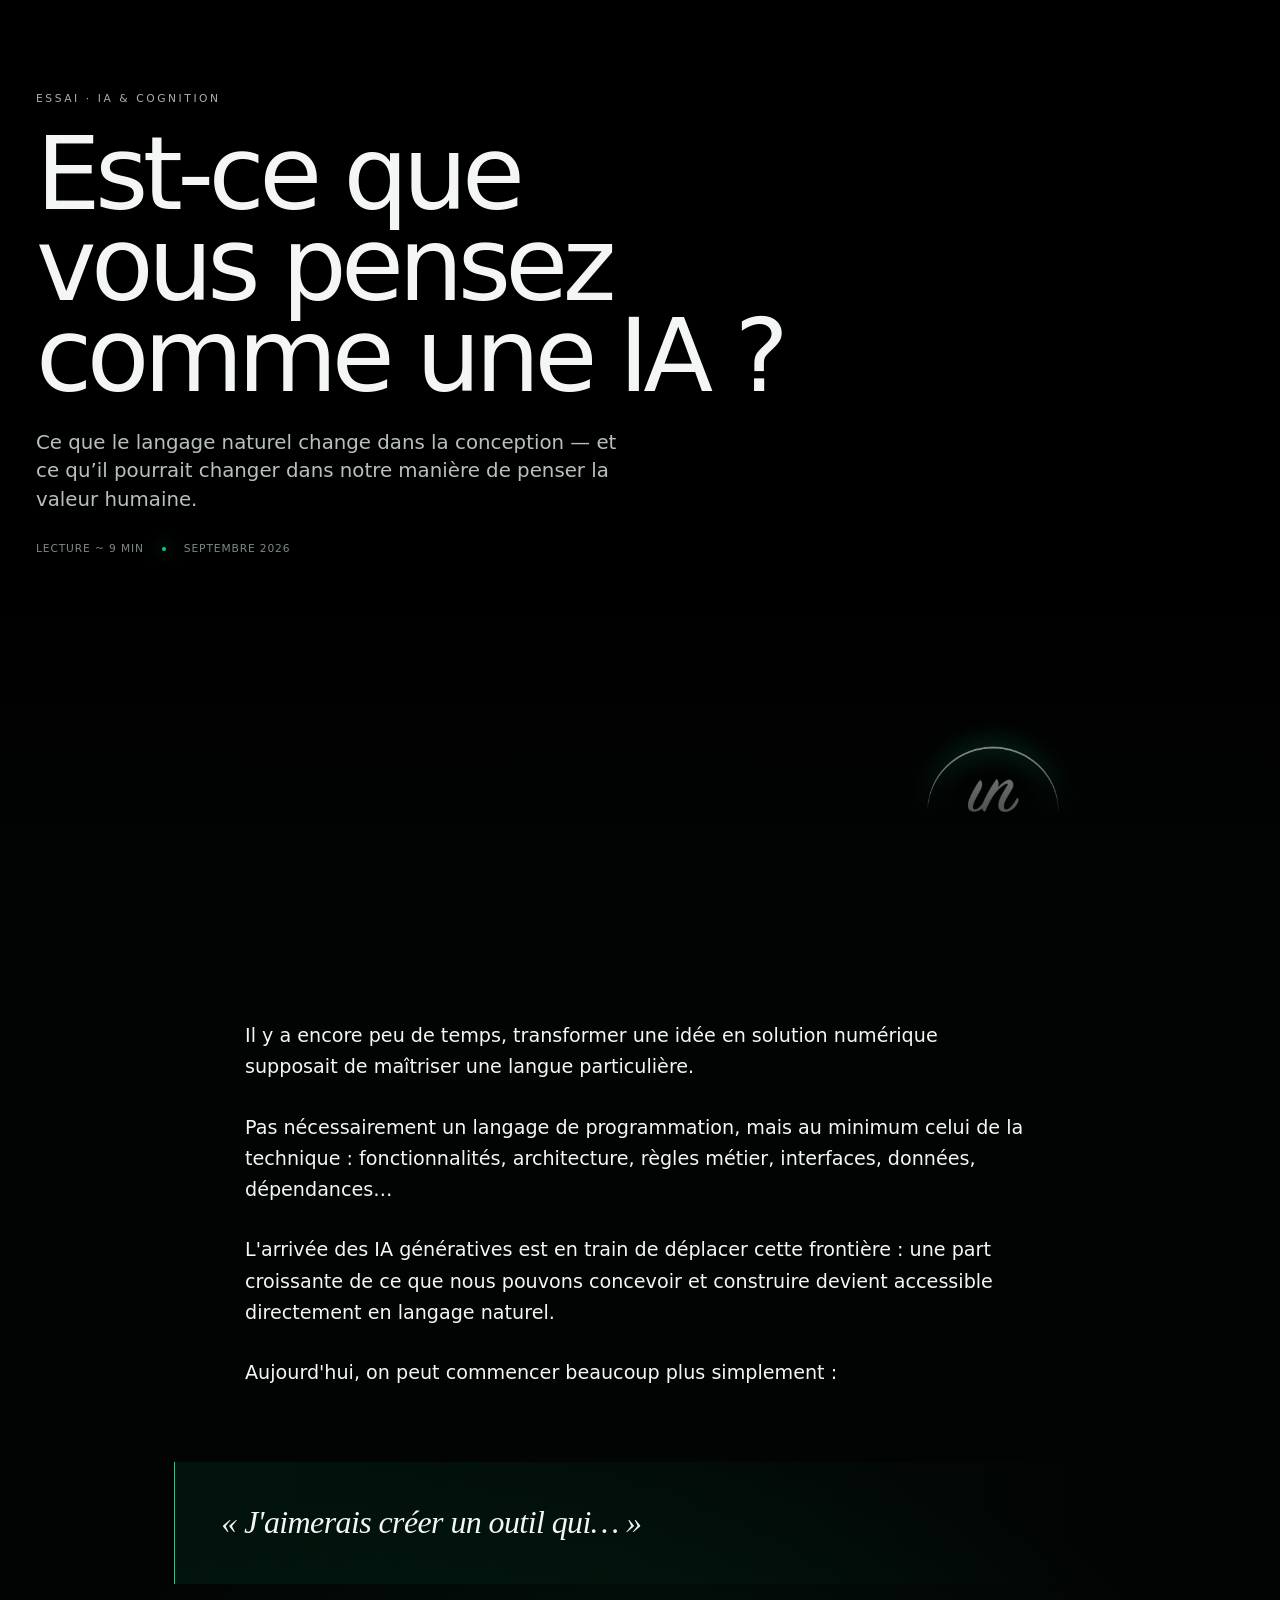
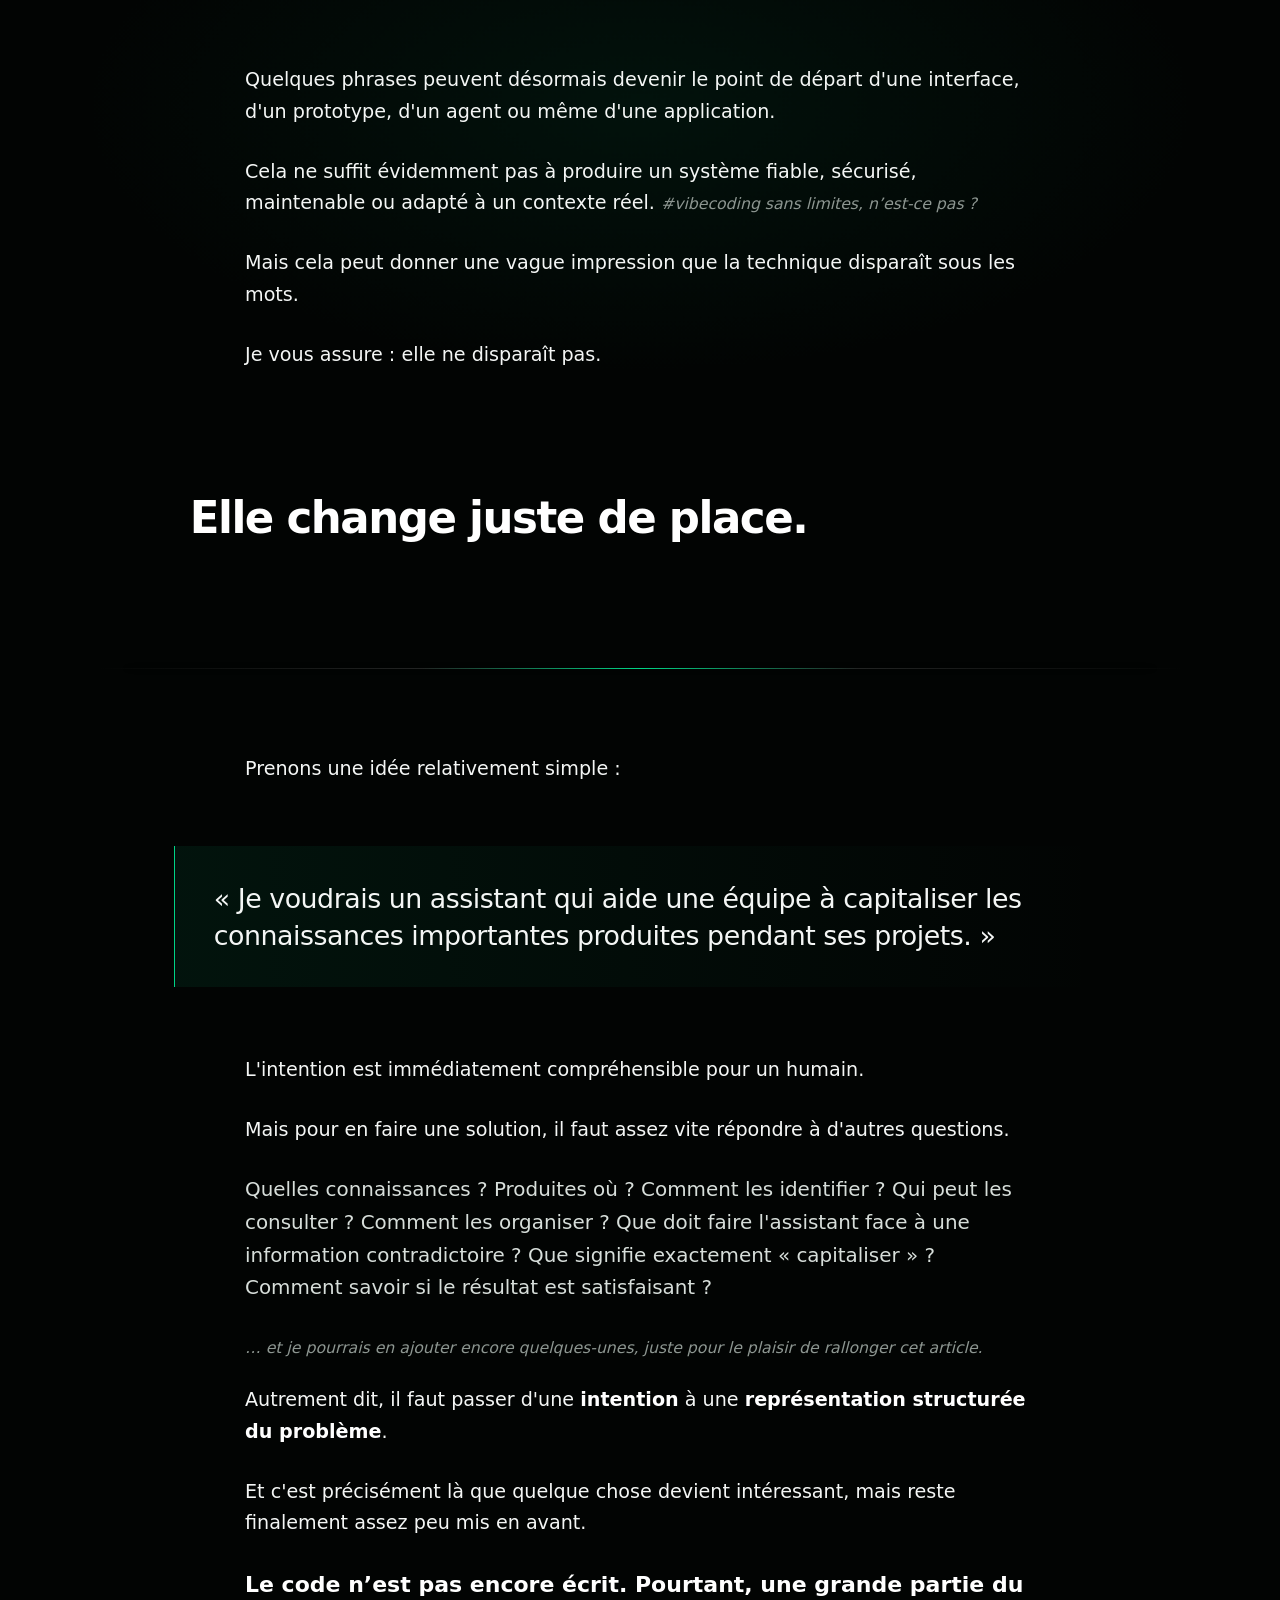
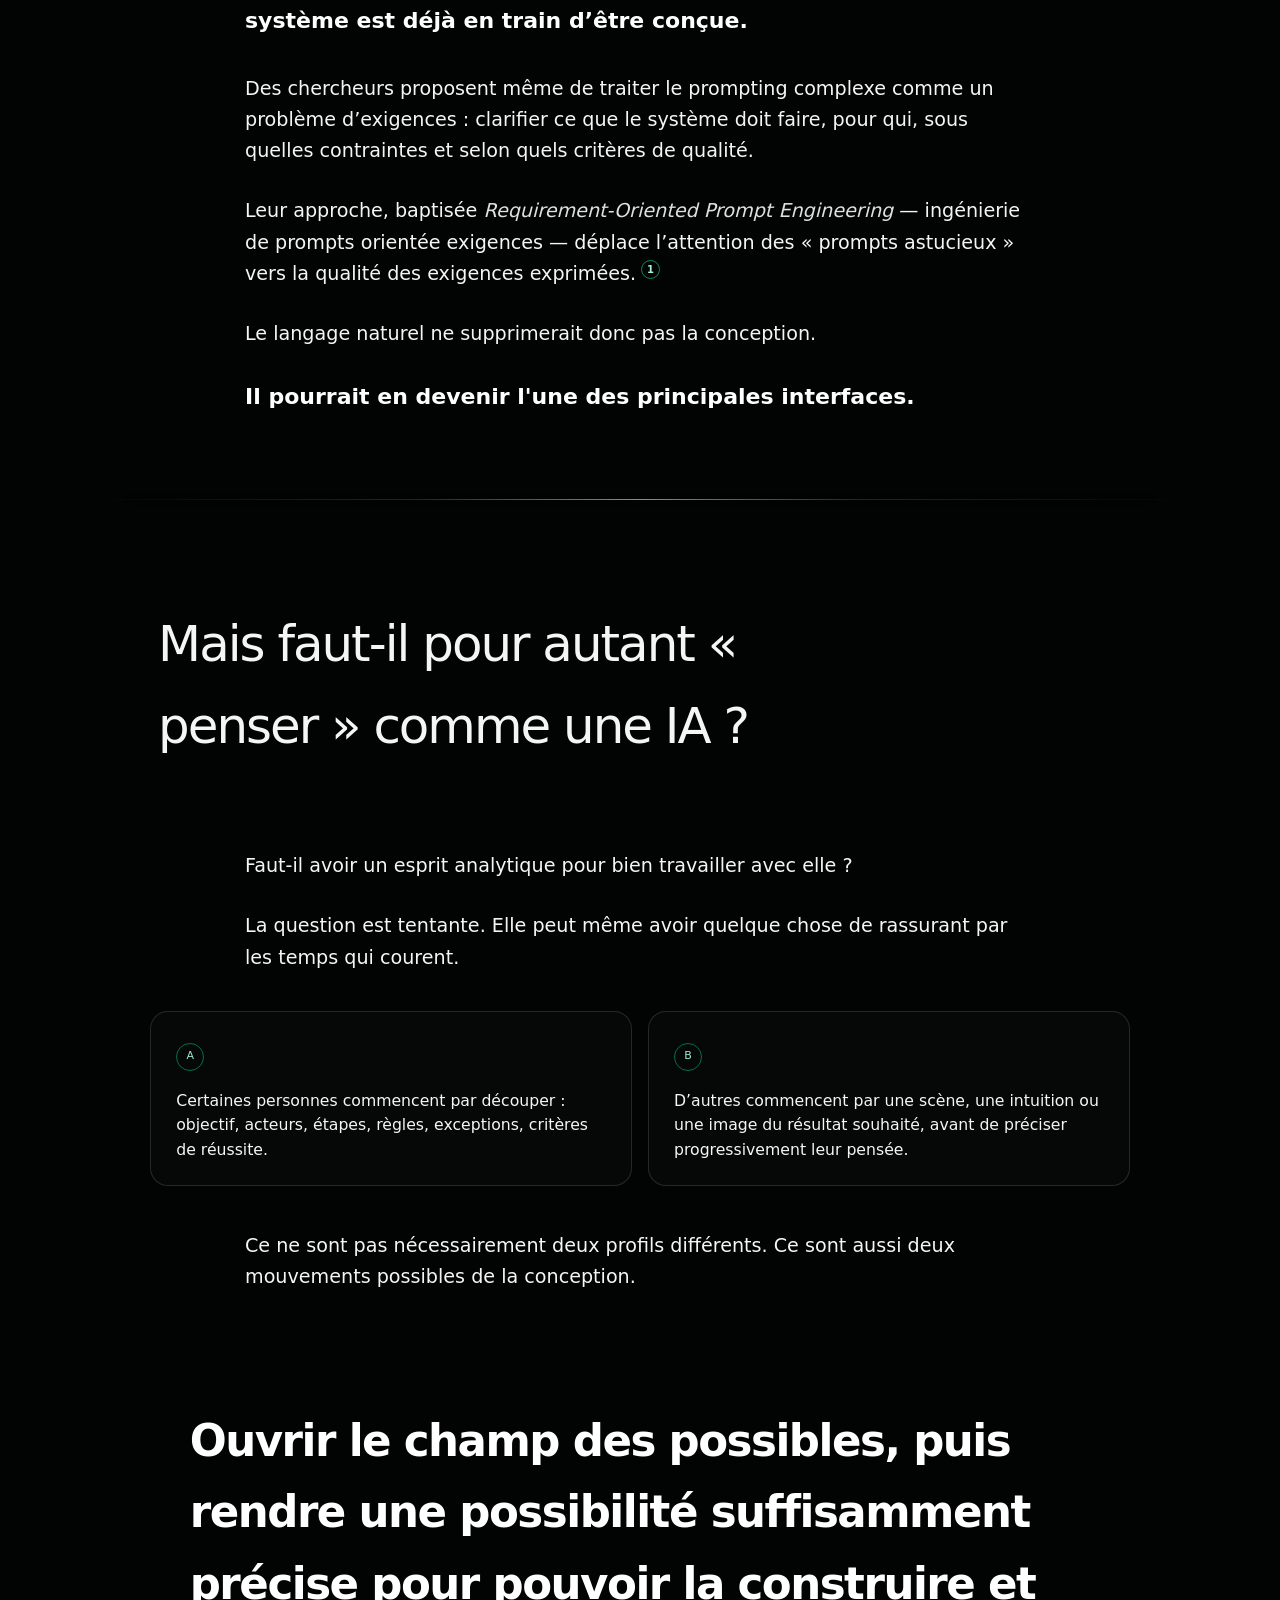
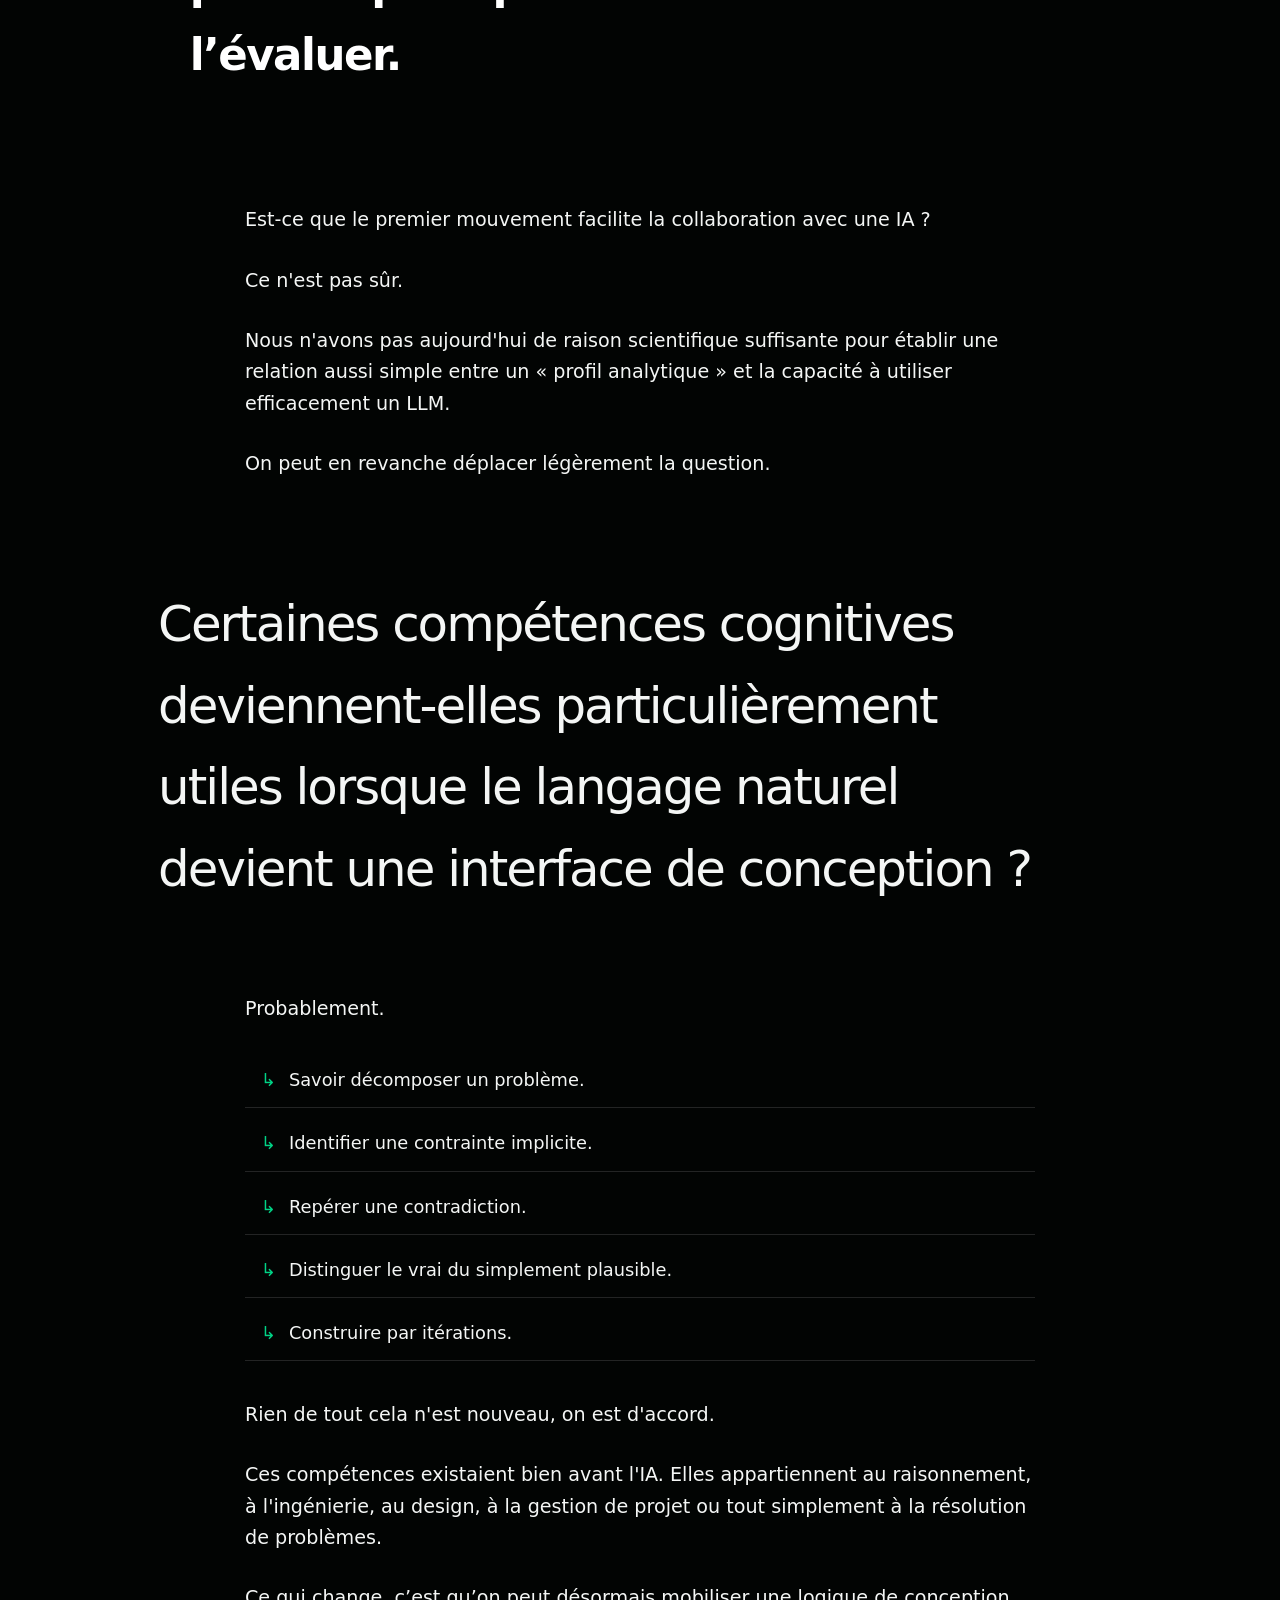
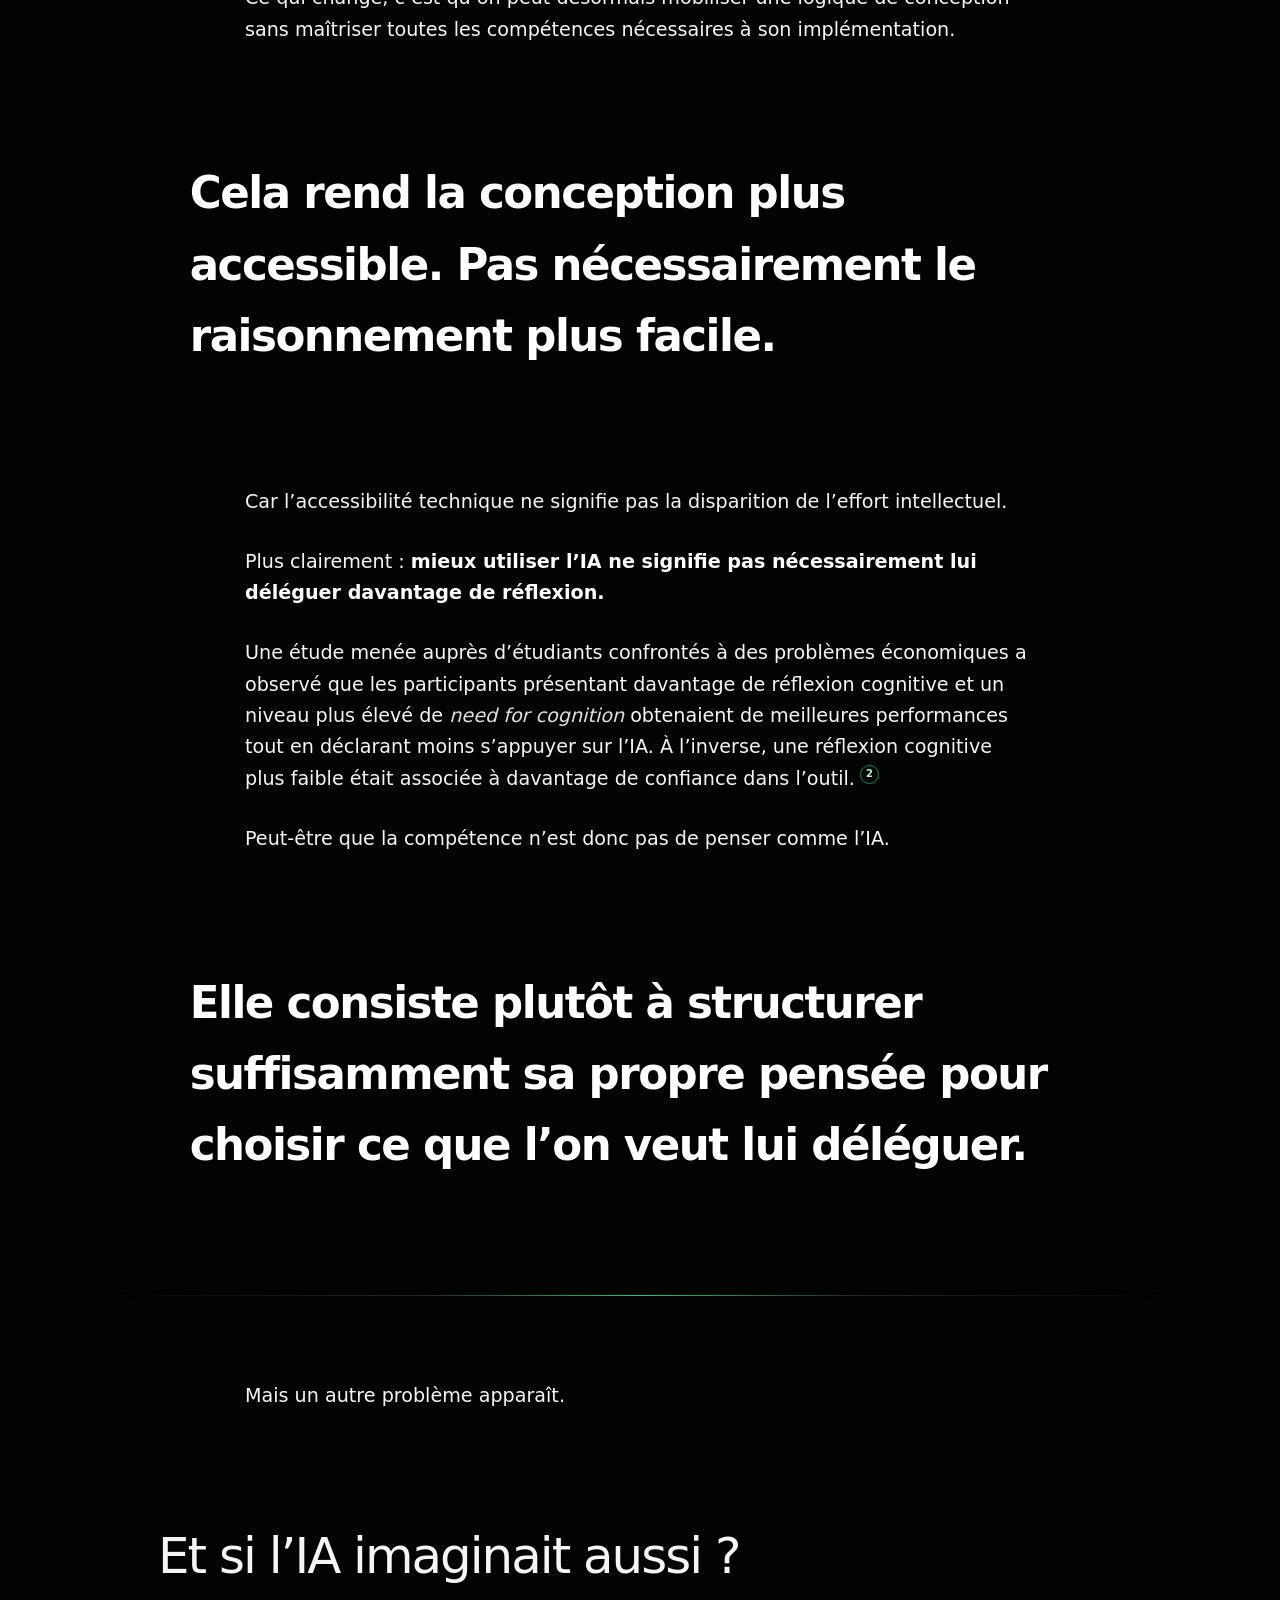
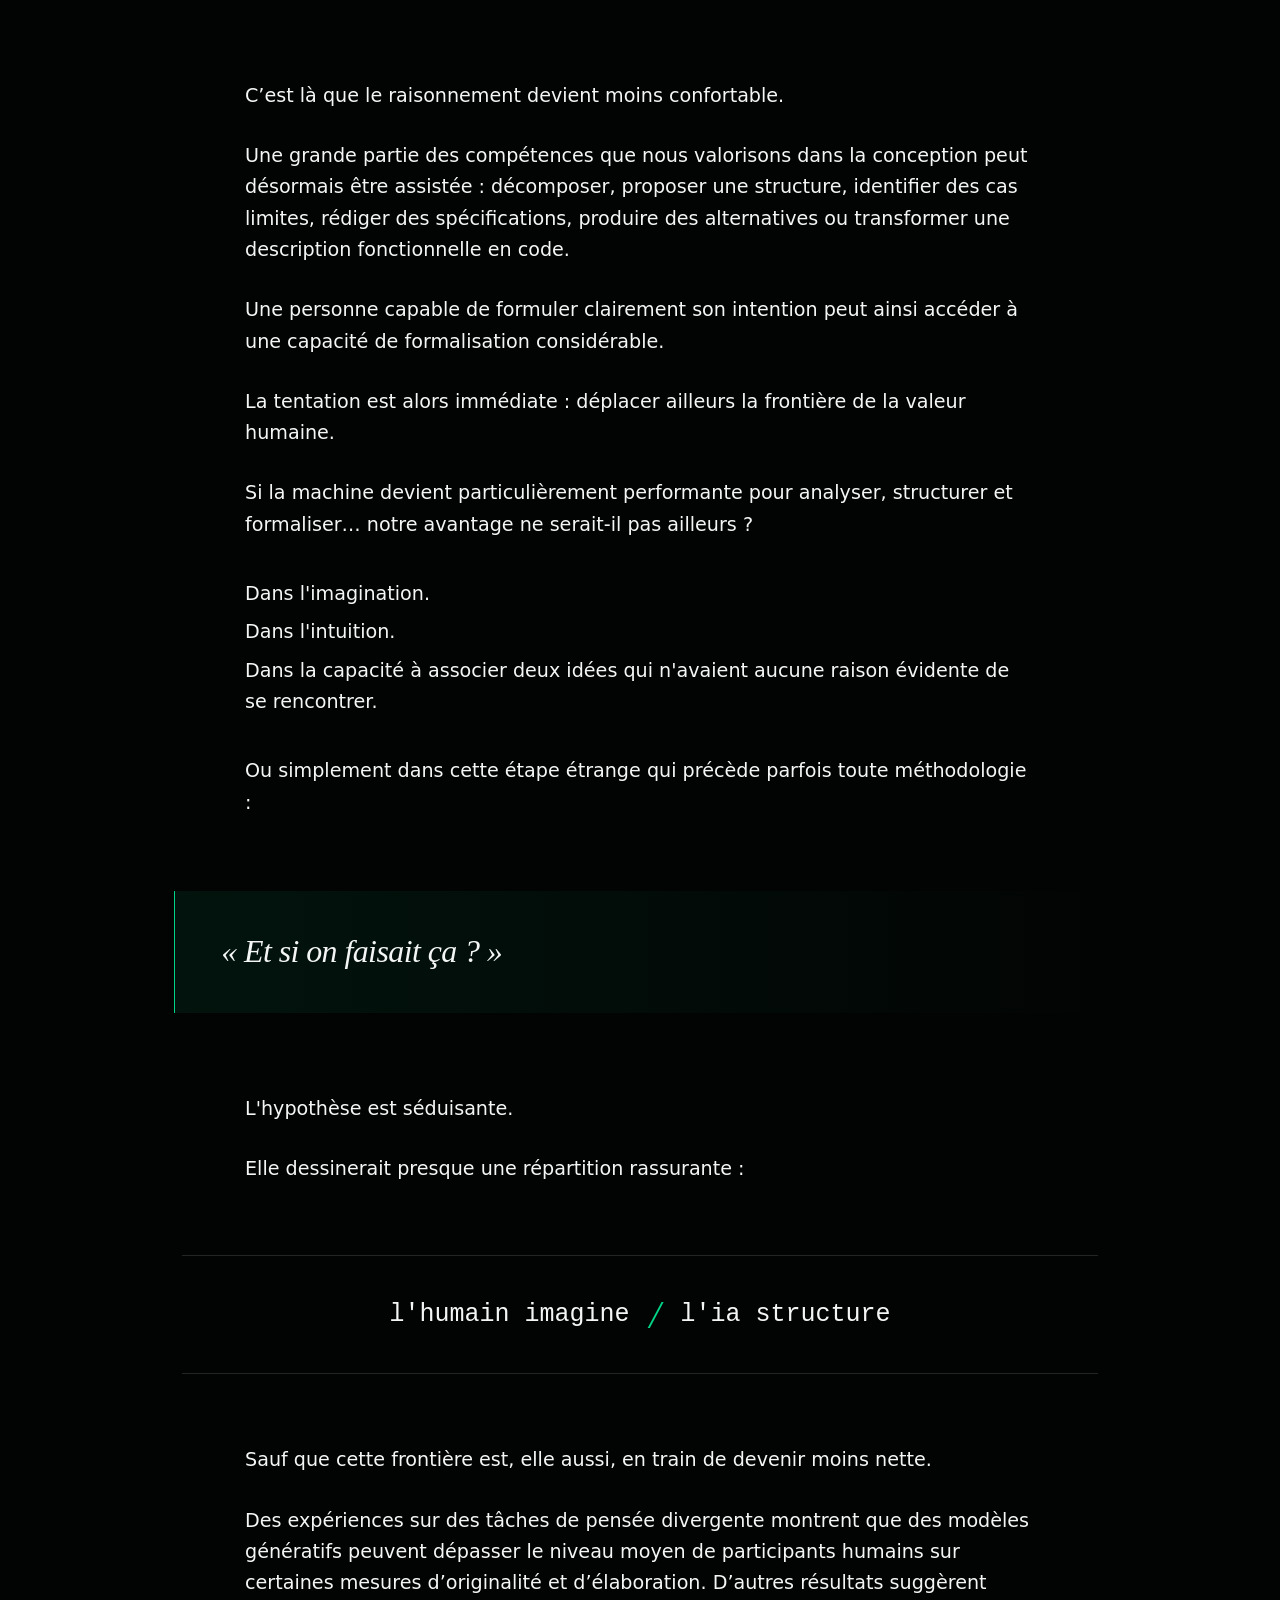
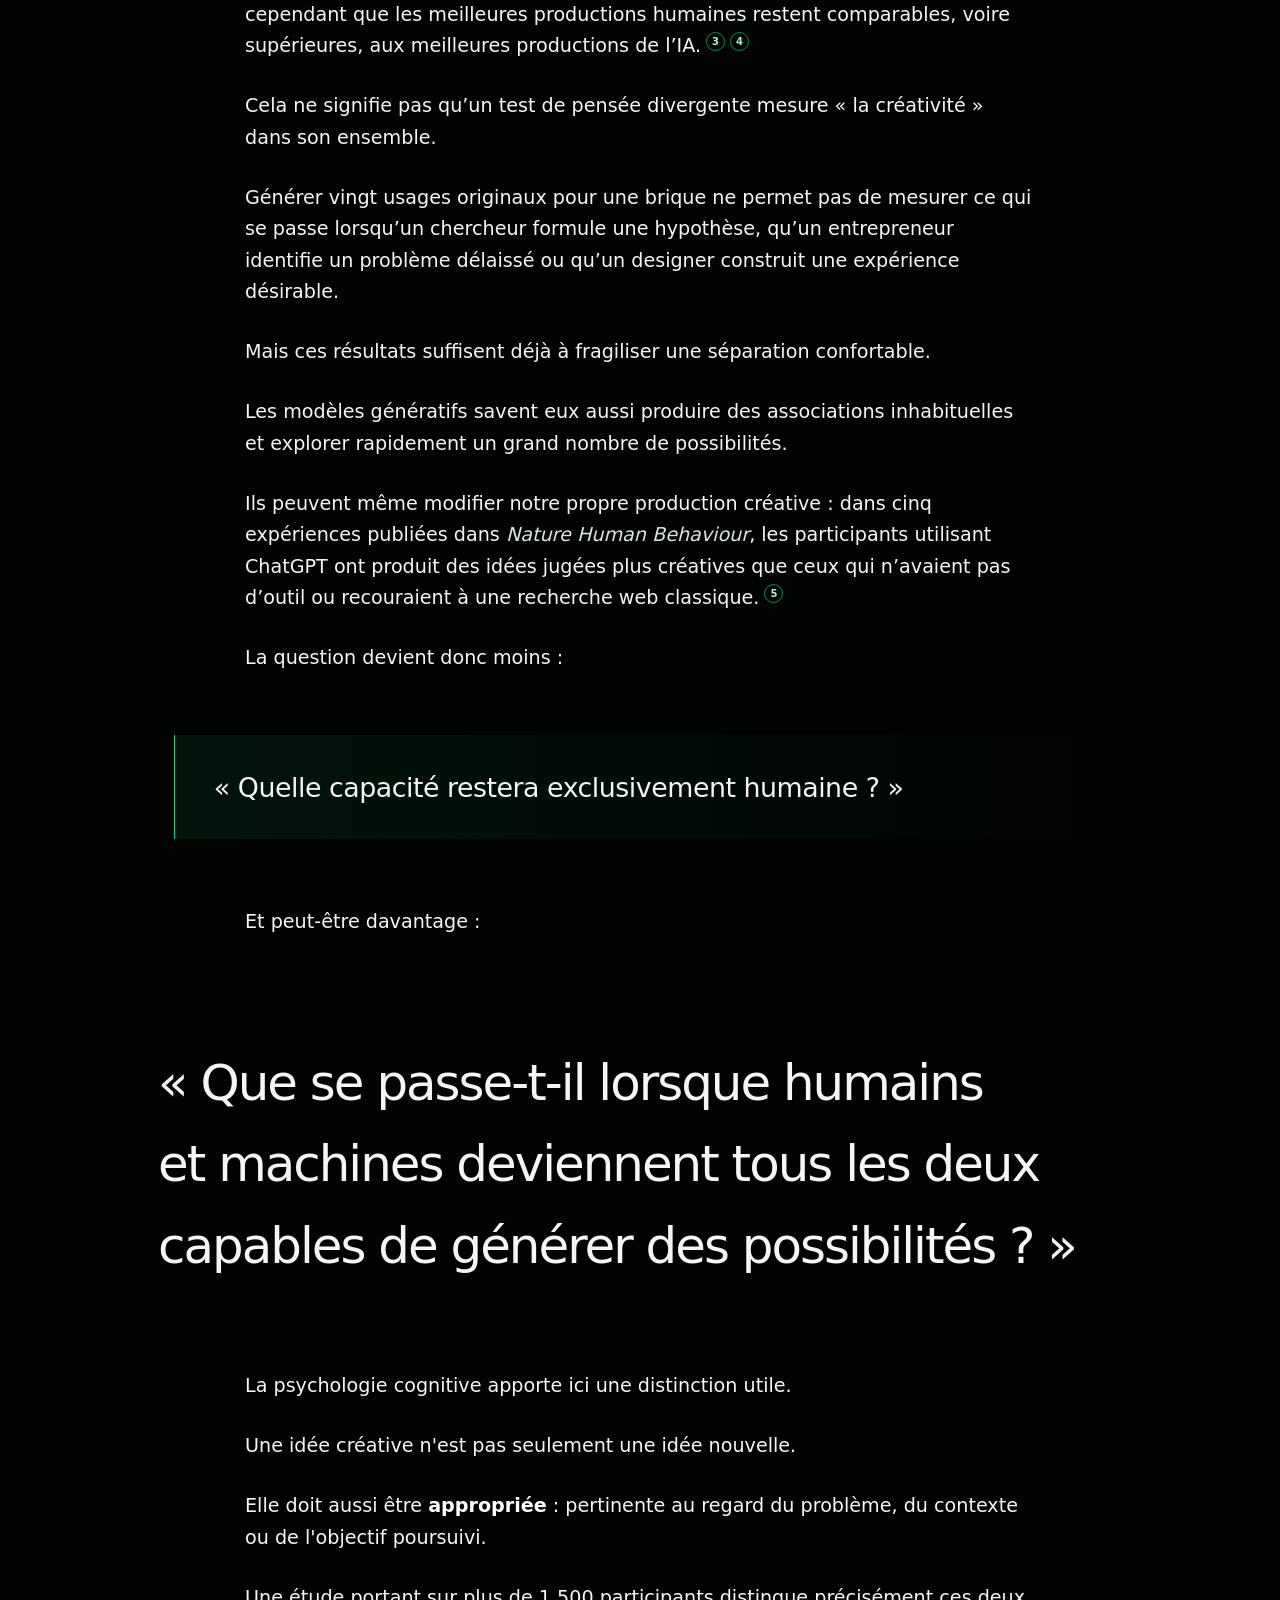
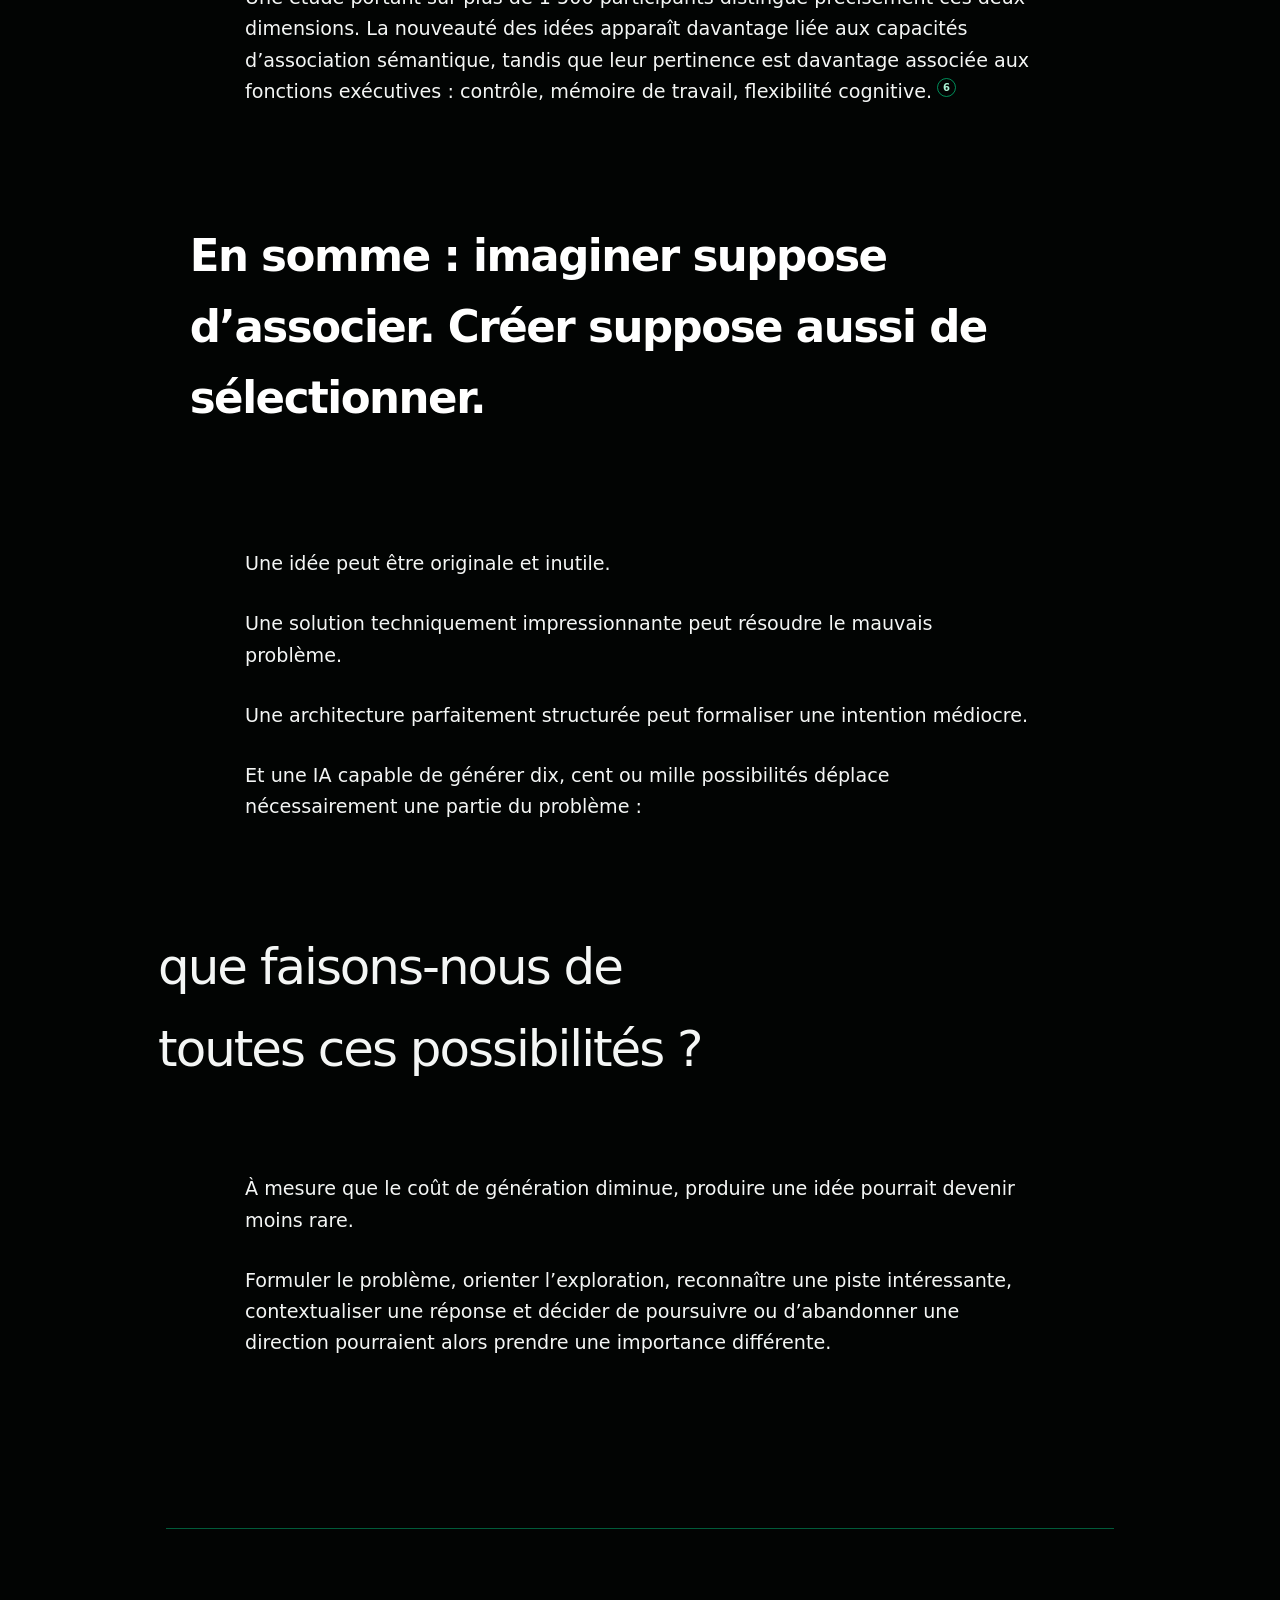
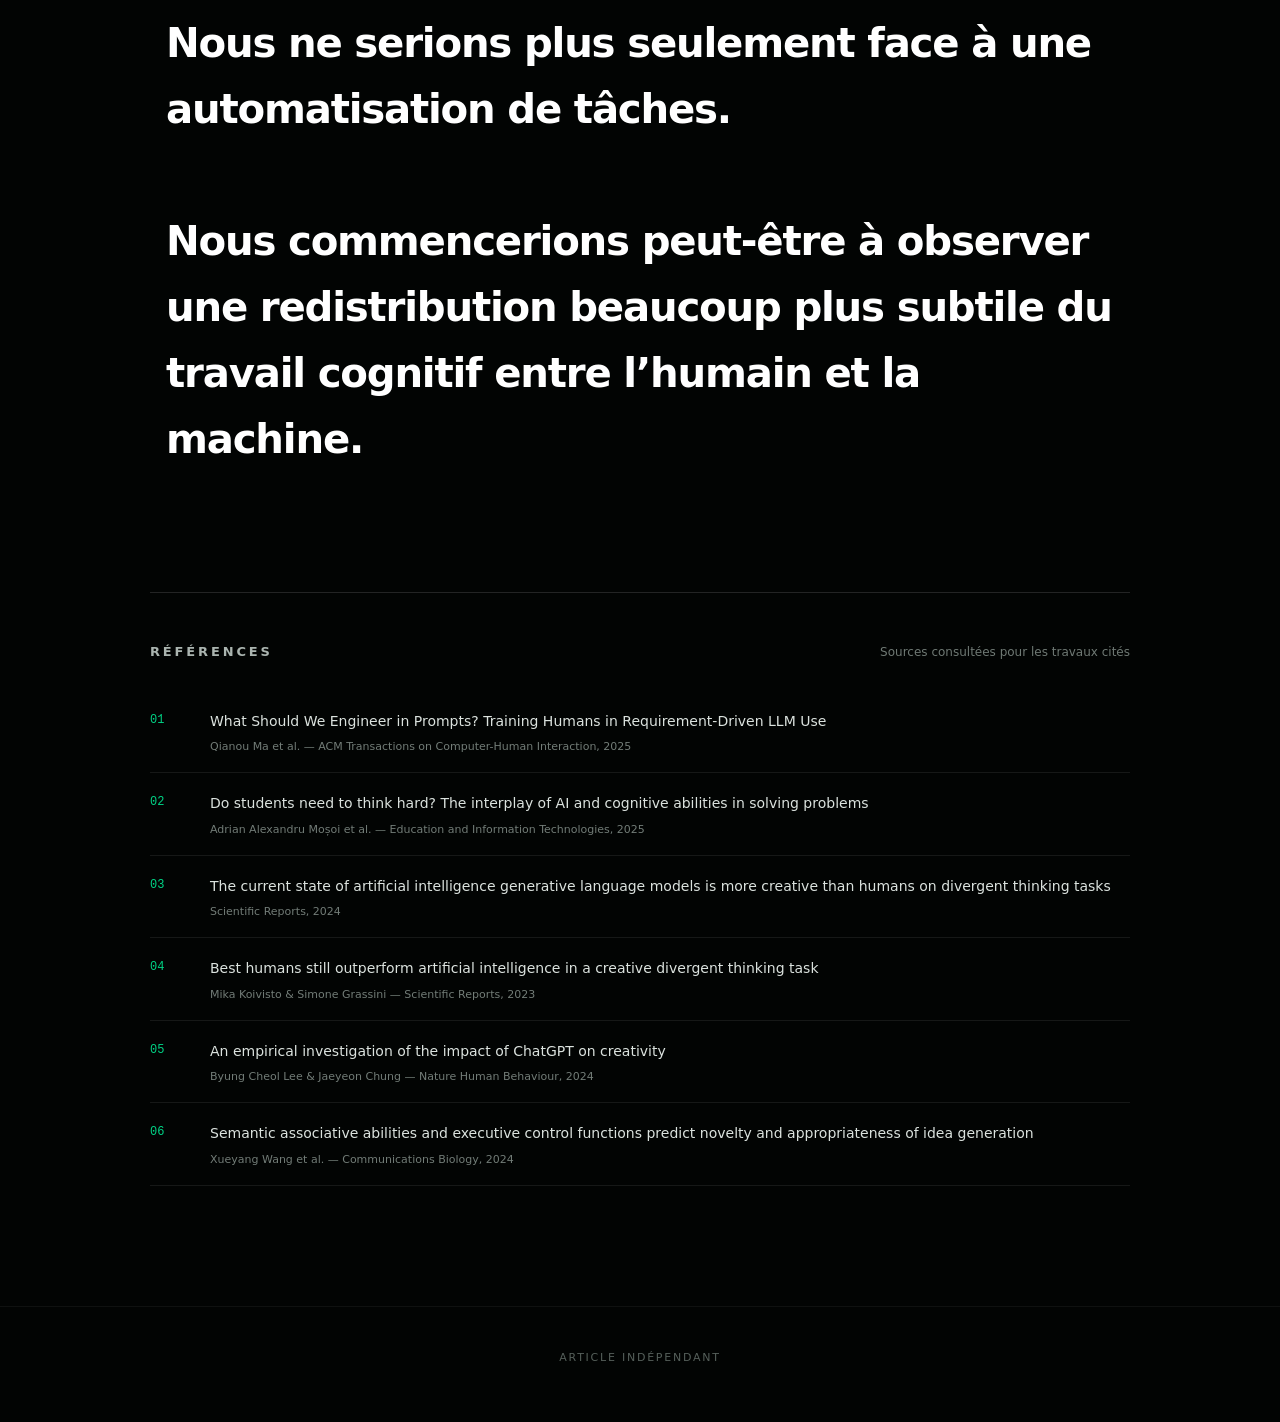
==== commit 586ed76f: "Update index.html correction typo" ====
--- a/index.html
+++ b/index.html
@@ -145,7 +145,7 @@
 
 <p>Quelques phrases peuvent désormais devenir le point de départ d'une interface, d'un prototype, d'un agent ou même d'une application.</p>
 
-<p>Cela ne suffit évidemment pas à produire un système fiable, sécurisé, maintenable ou adapté à un contexte réel. <span class="aside">#vibecoding sans limite, n’est-ce pas.</span></p>
+<p>Cela ne suffit évidemment pas à produire un système fiable, sécurisé, maintenable ou adapté à un contexte réel. <span class="aside">#vibecoding sans limites, n’est-ce pas ?</span></p>
 
 <p>Mais cela peut donner une vague impression que la technique disparaît sous les mots.</p>
 
@@ -332,4 +332,4 @@
 </main>
 <footer class="footer">article indépendant</footer>
 </body>
-</html>+</html>
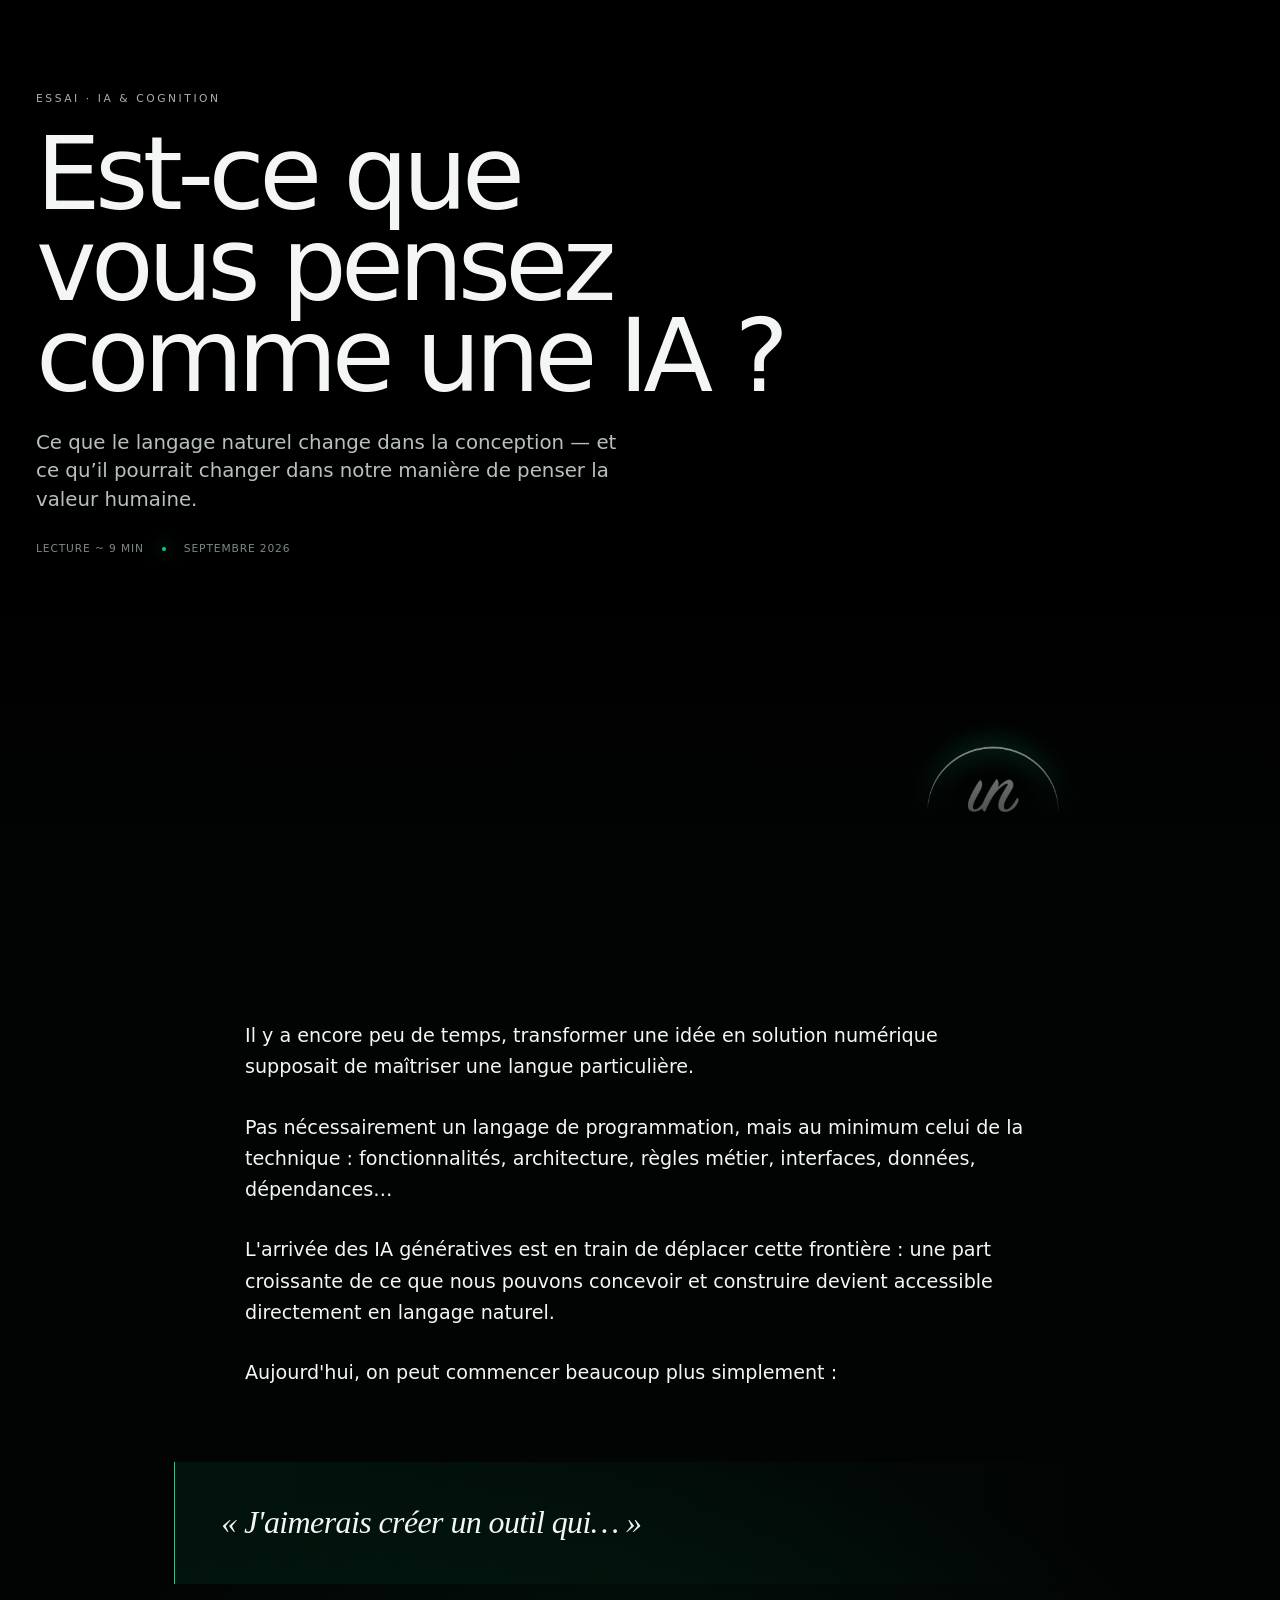
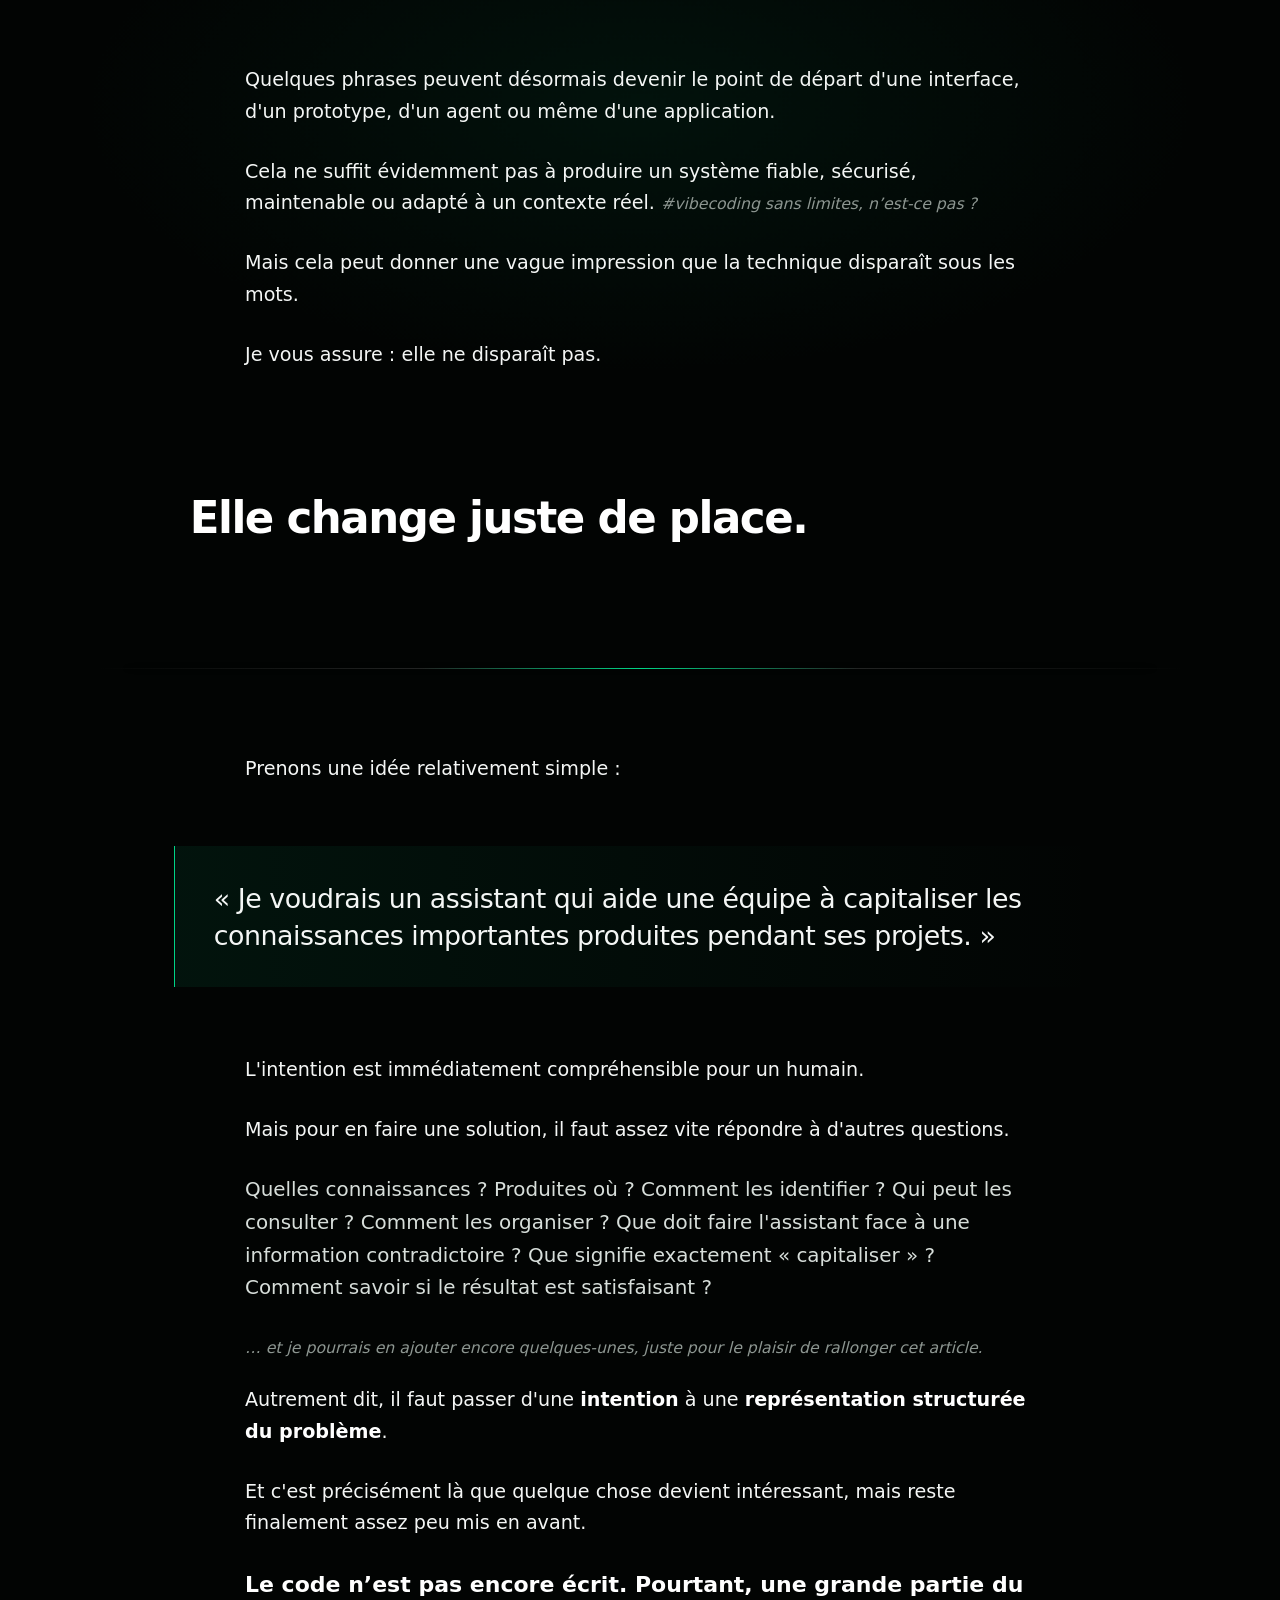
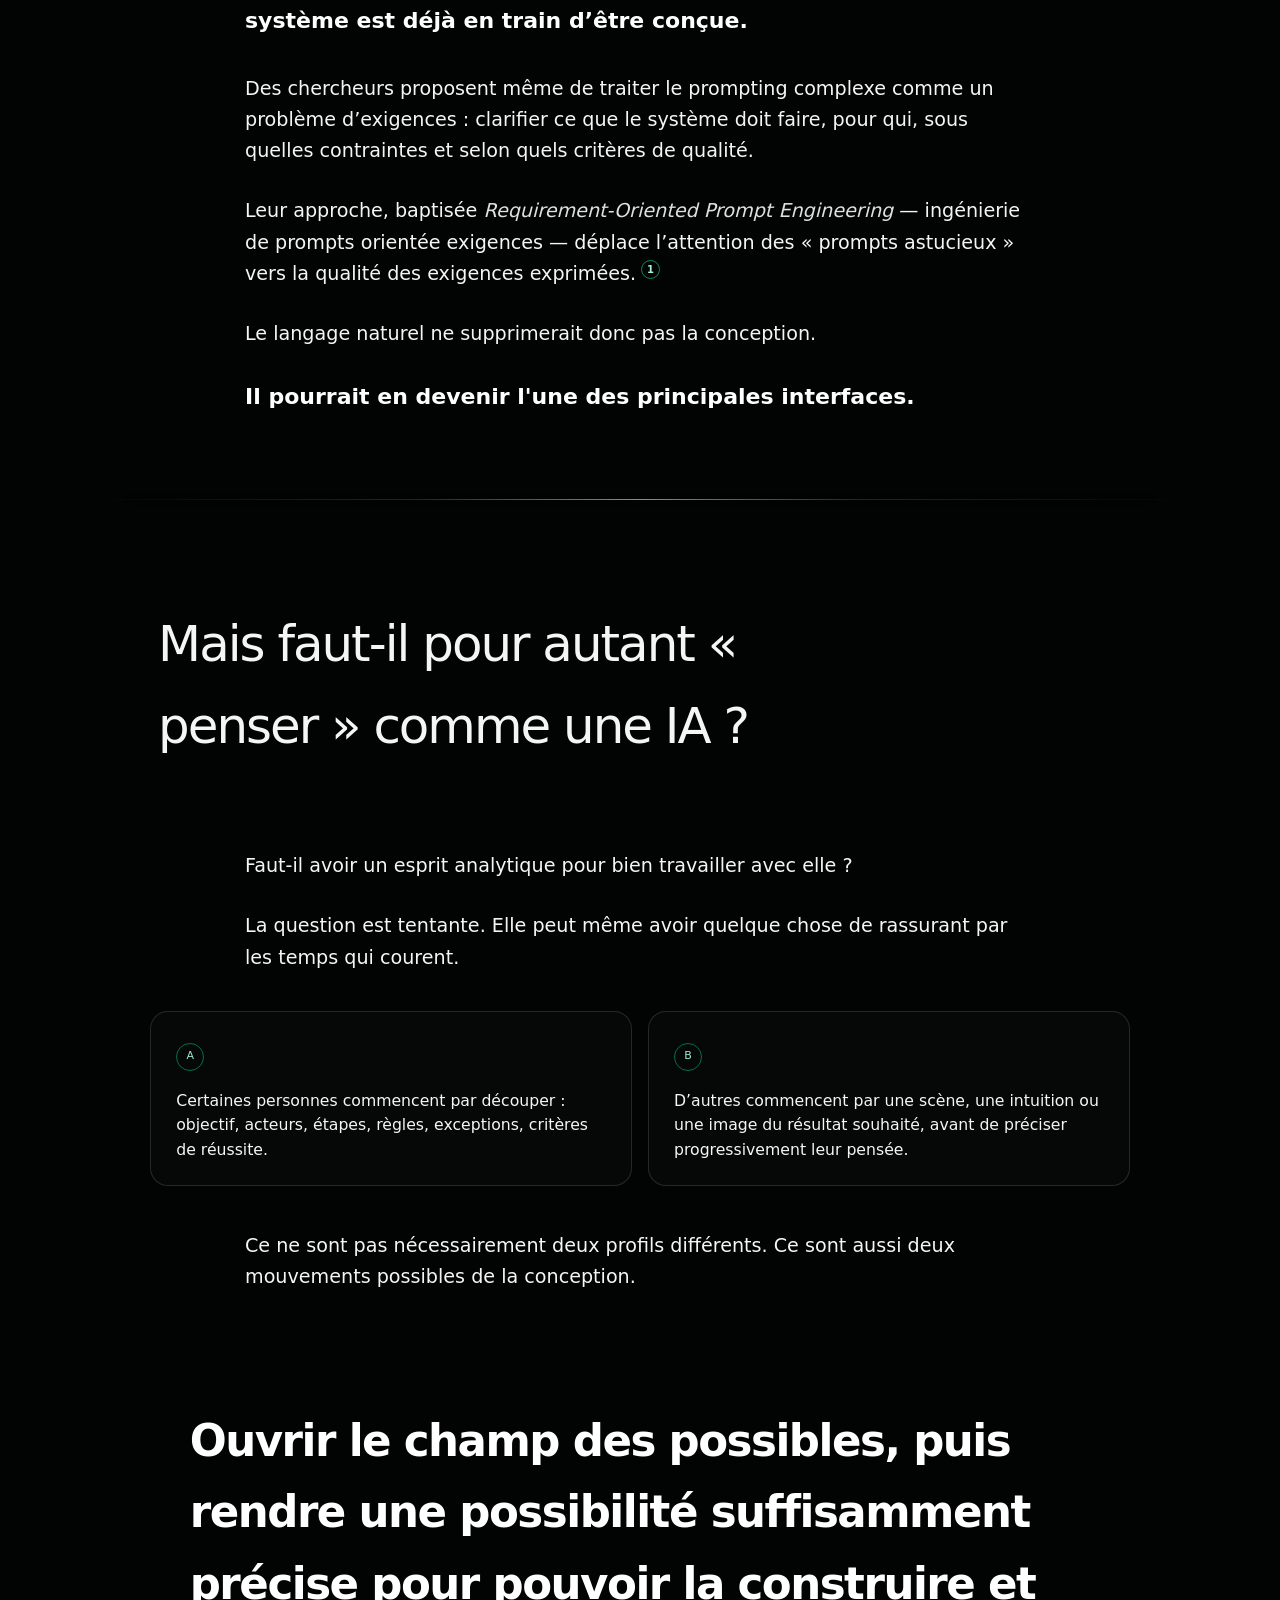
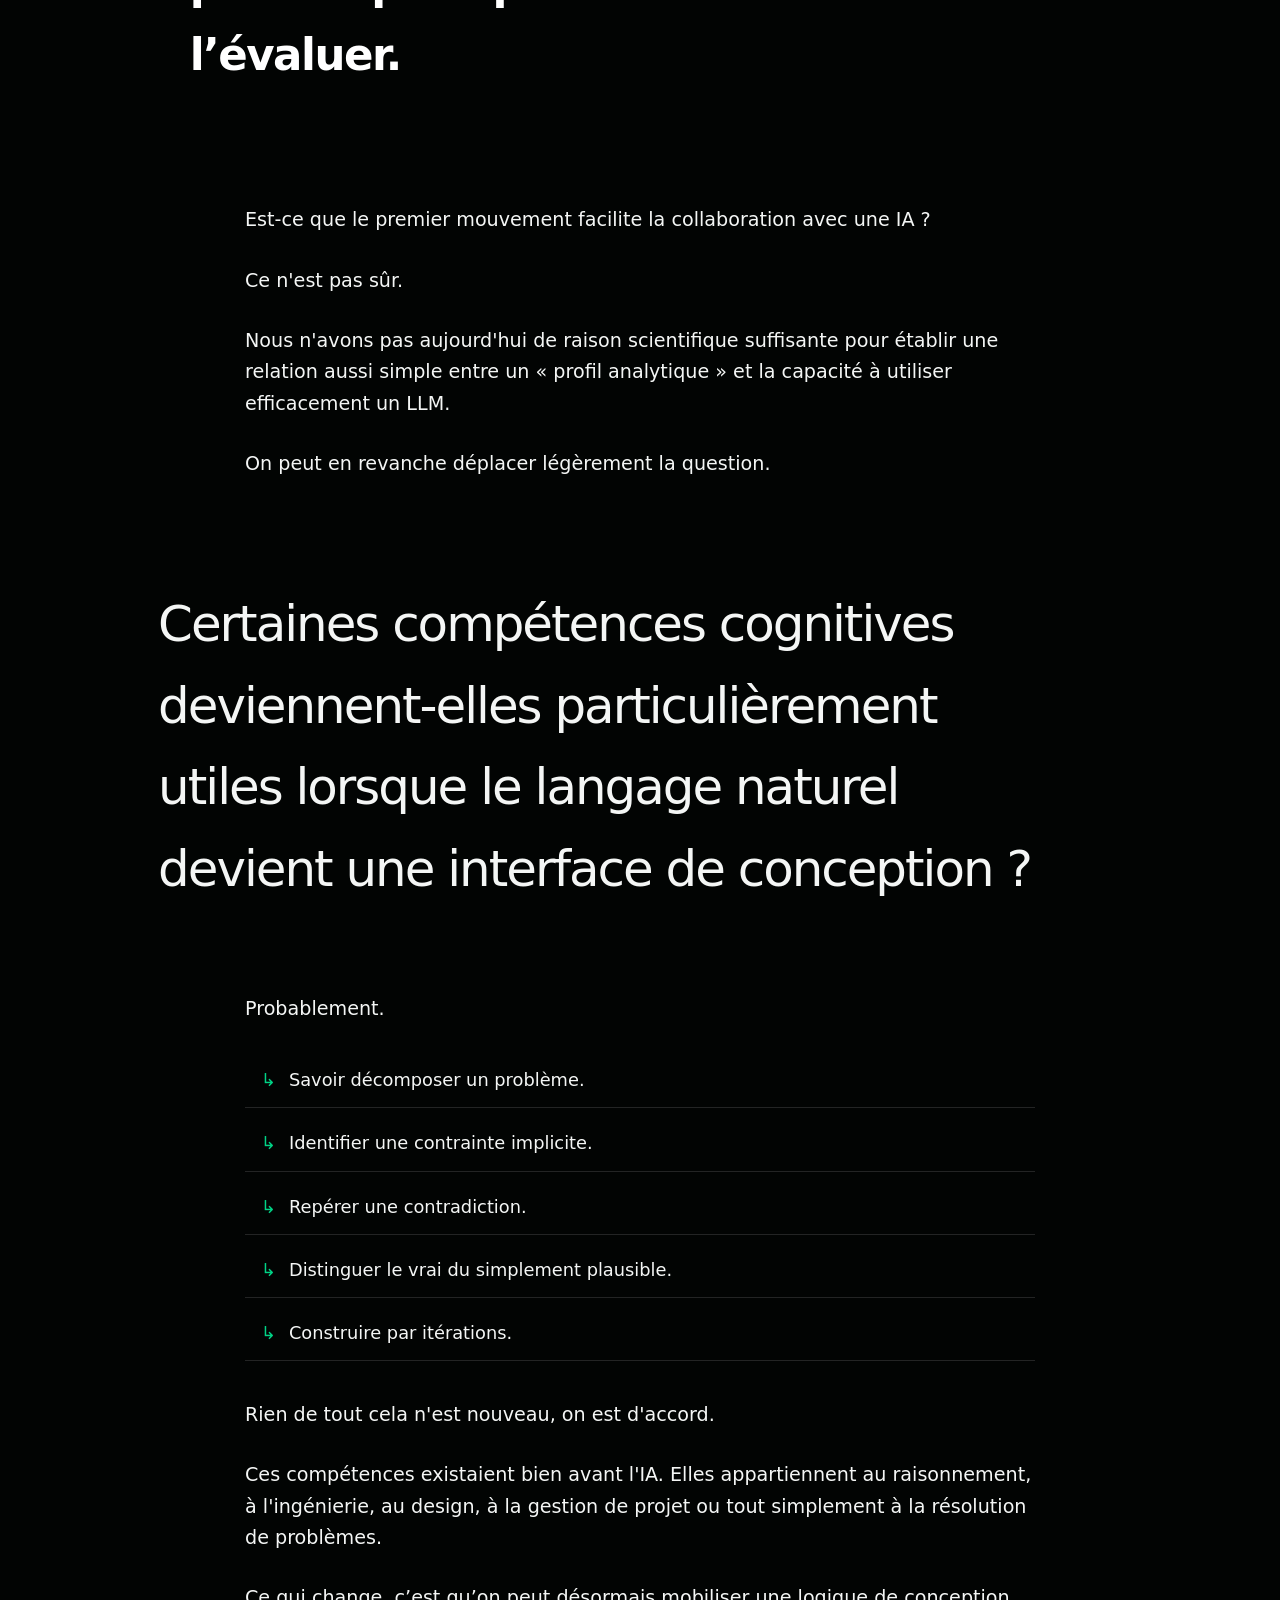
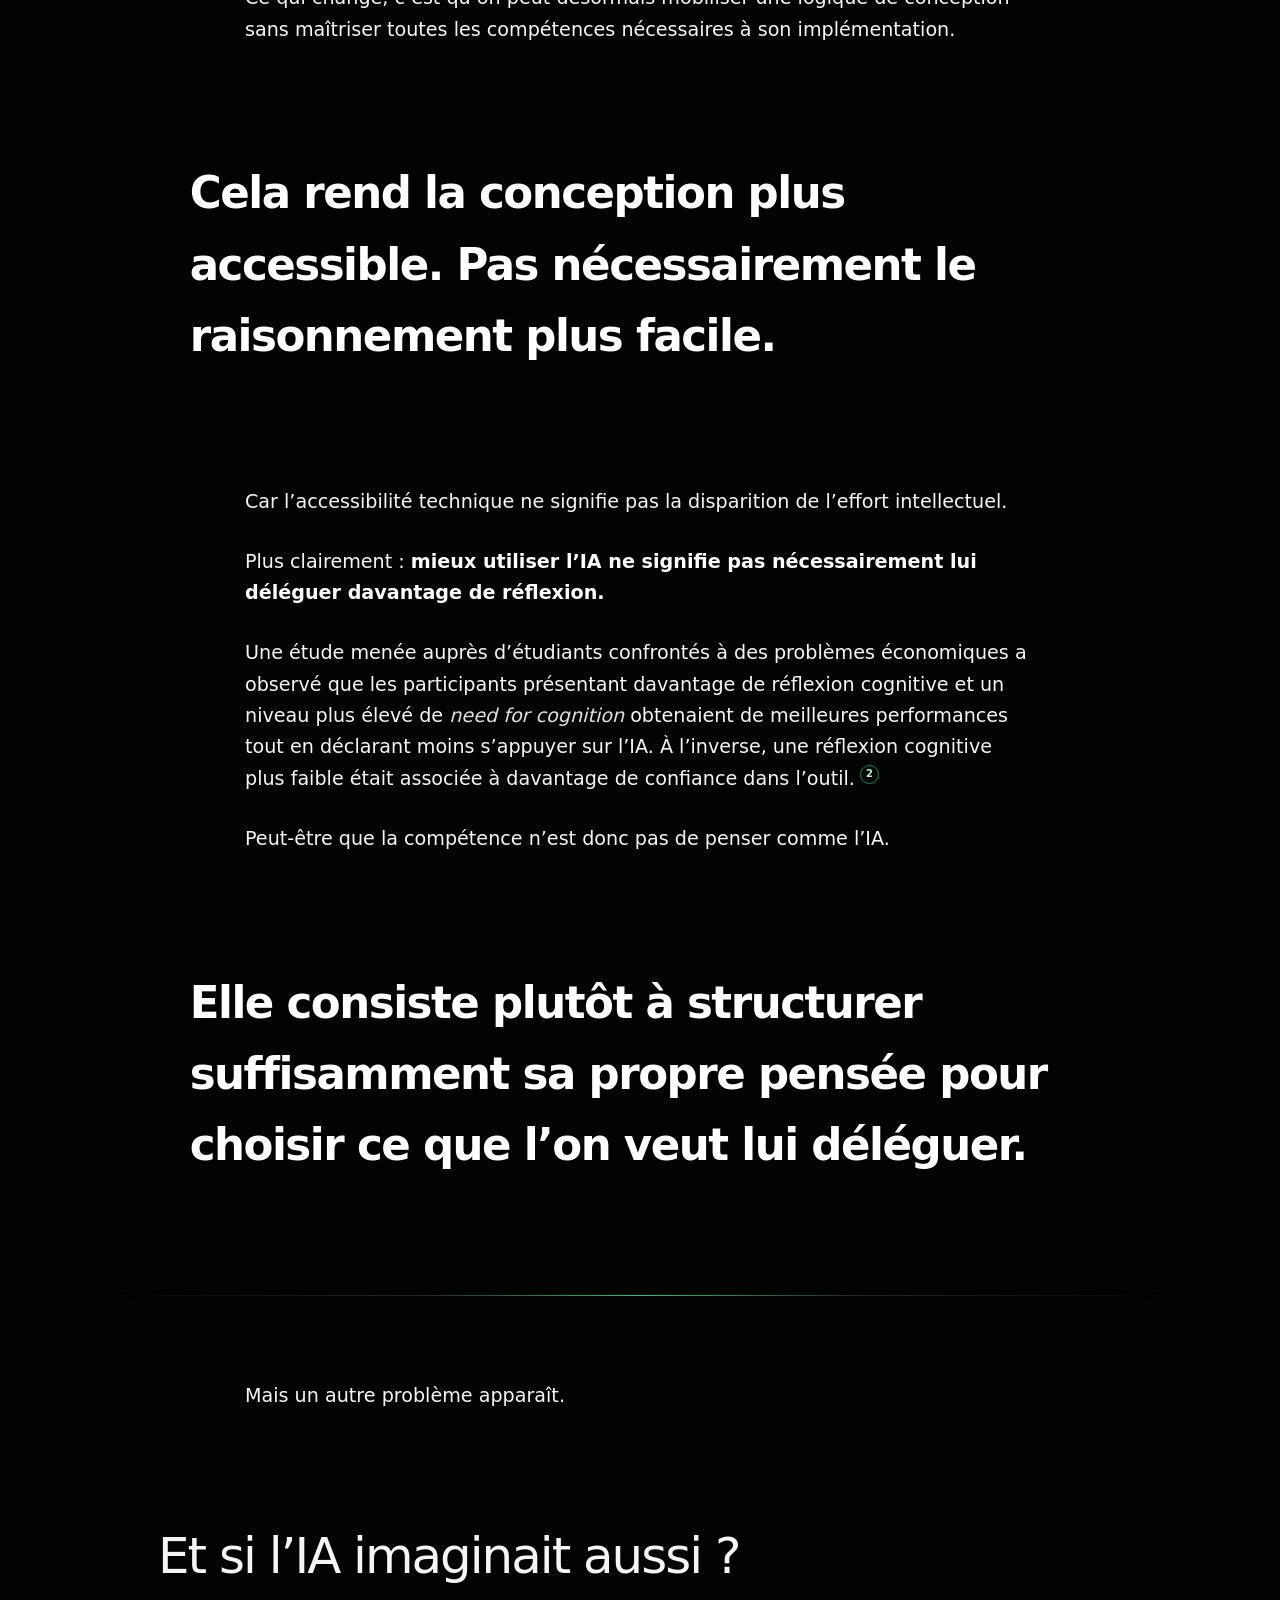
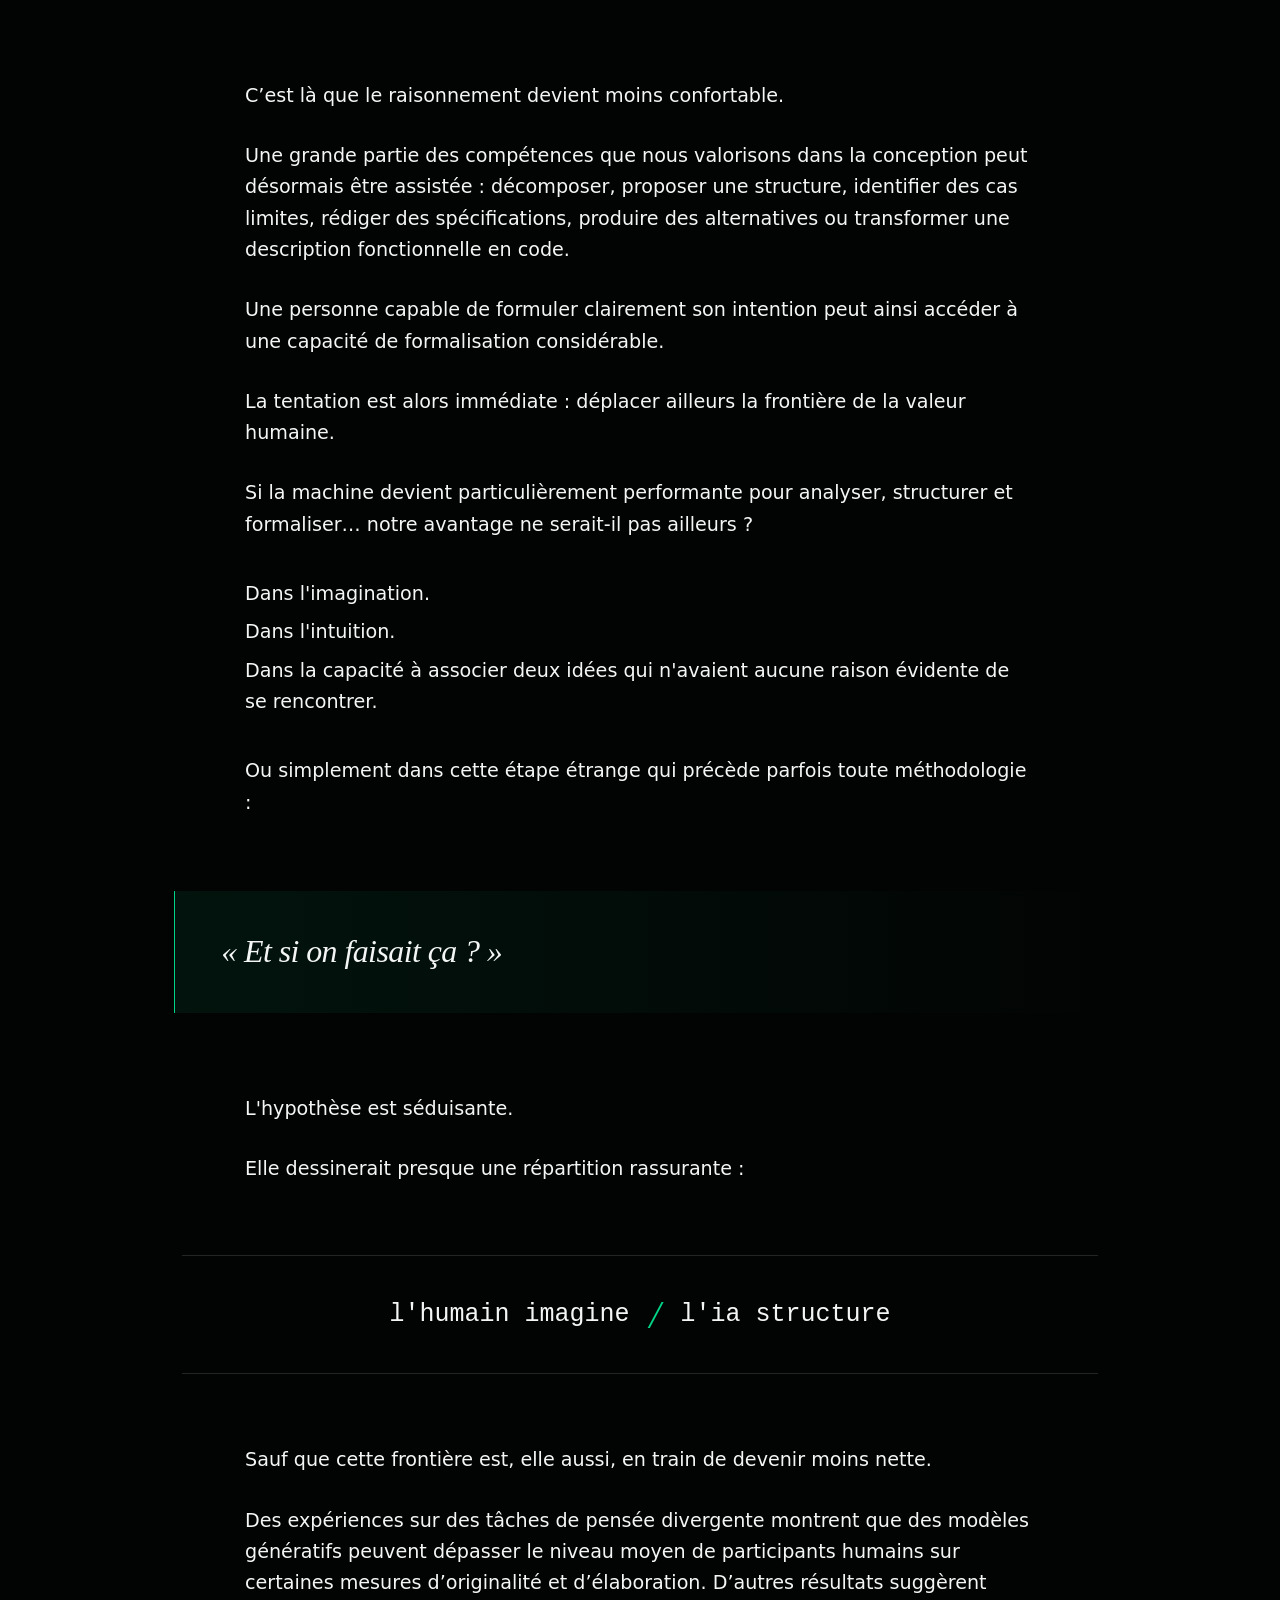
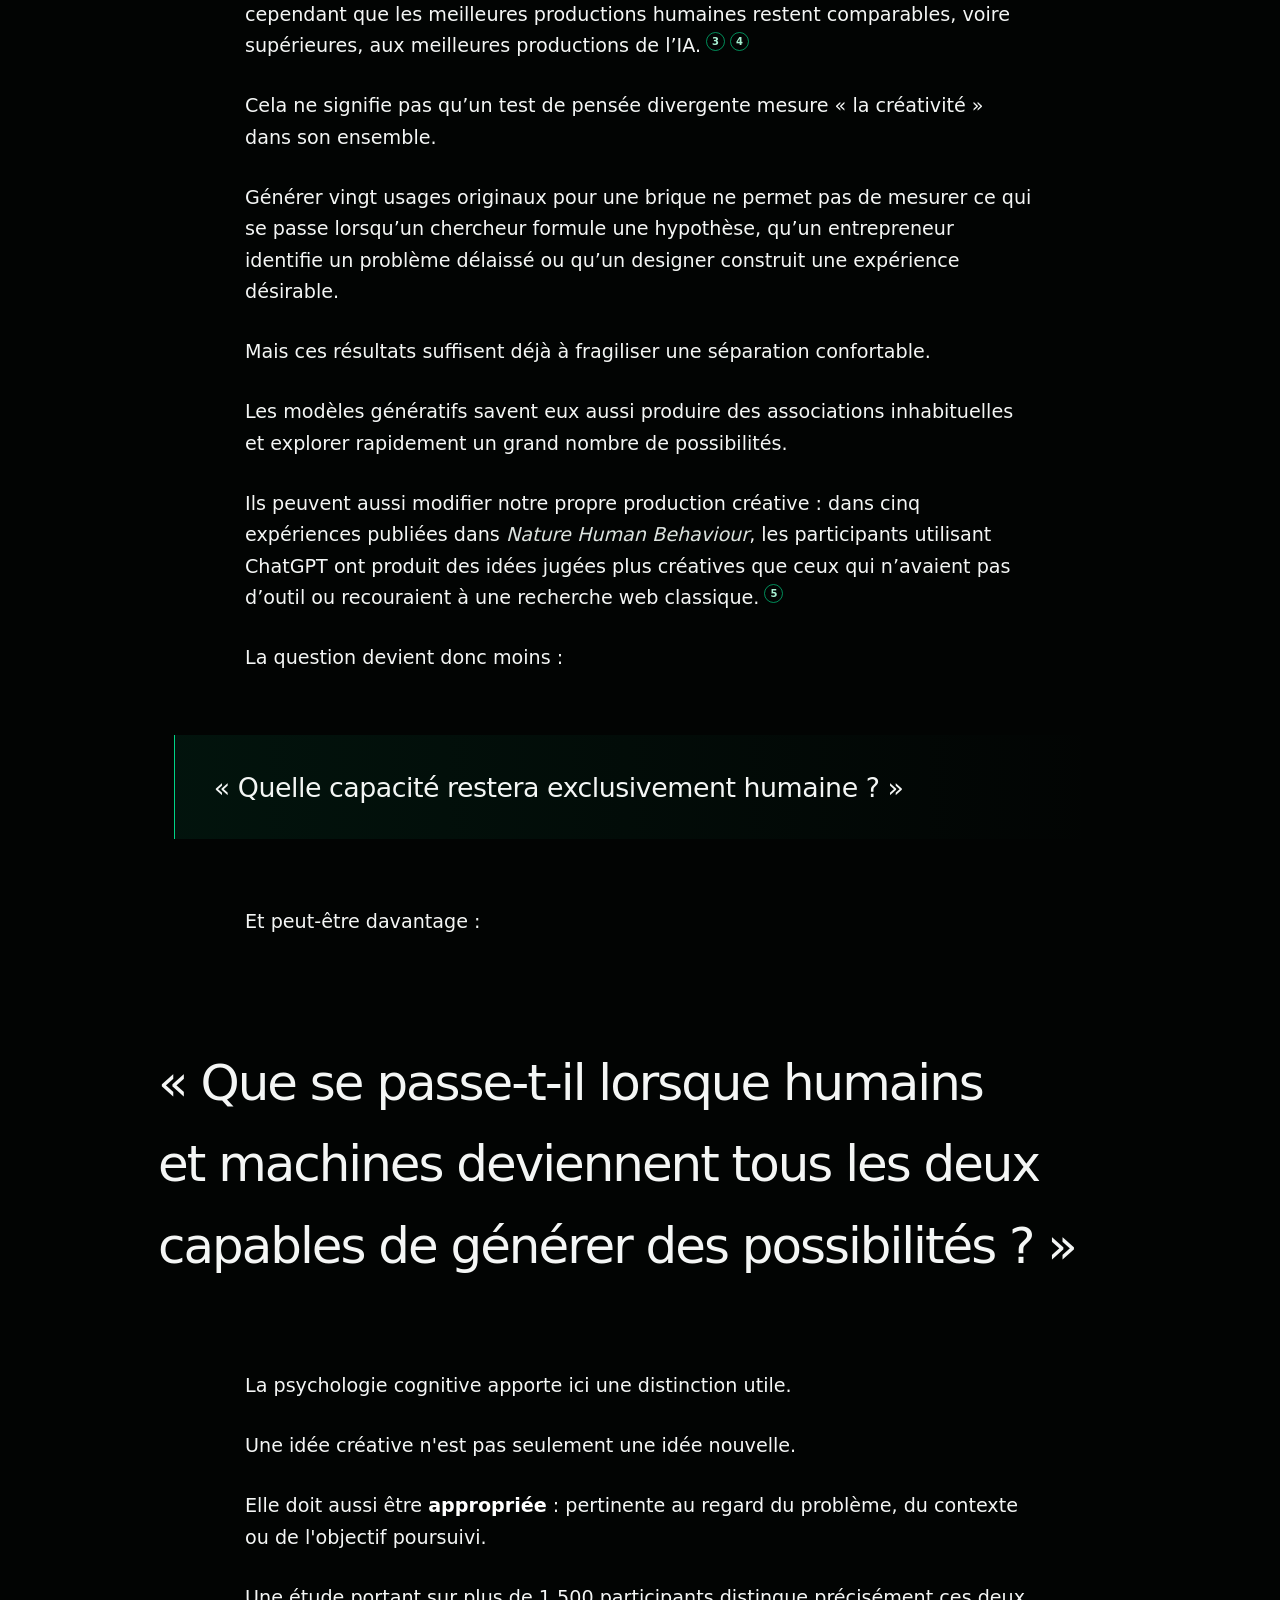
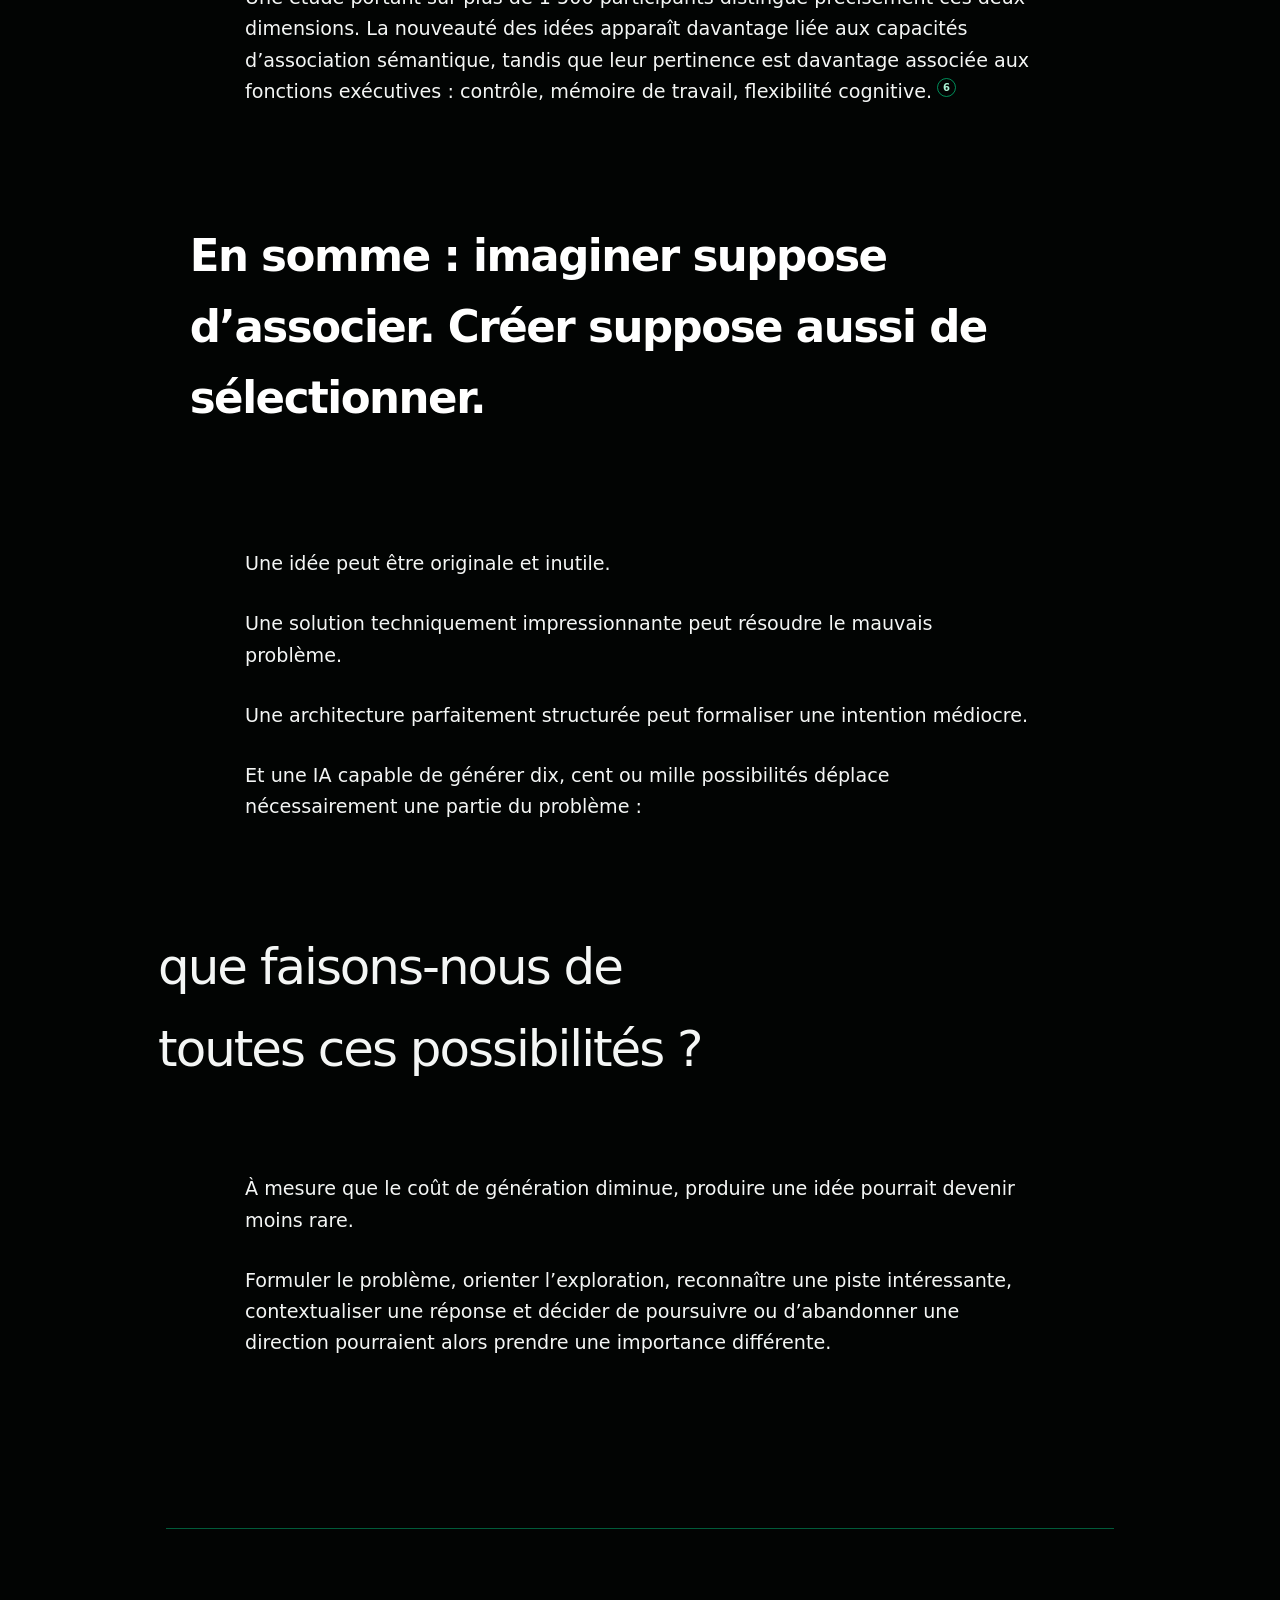
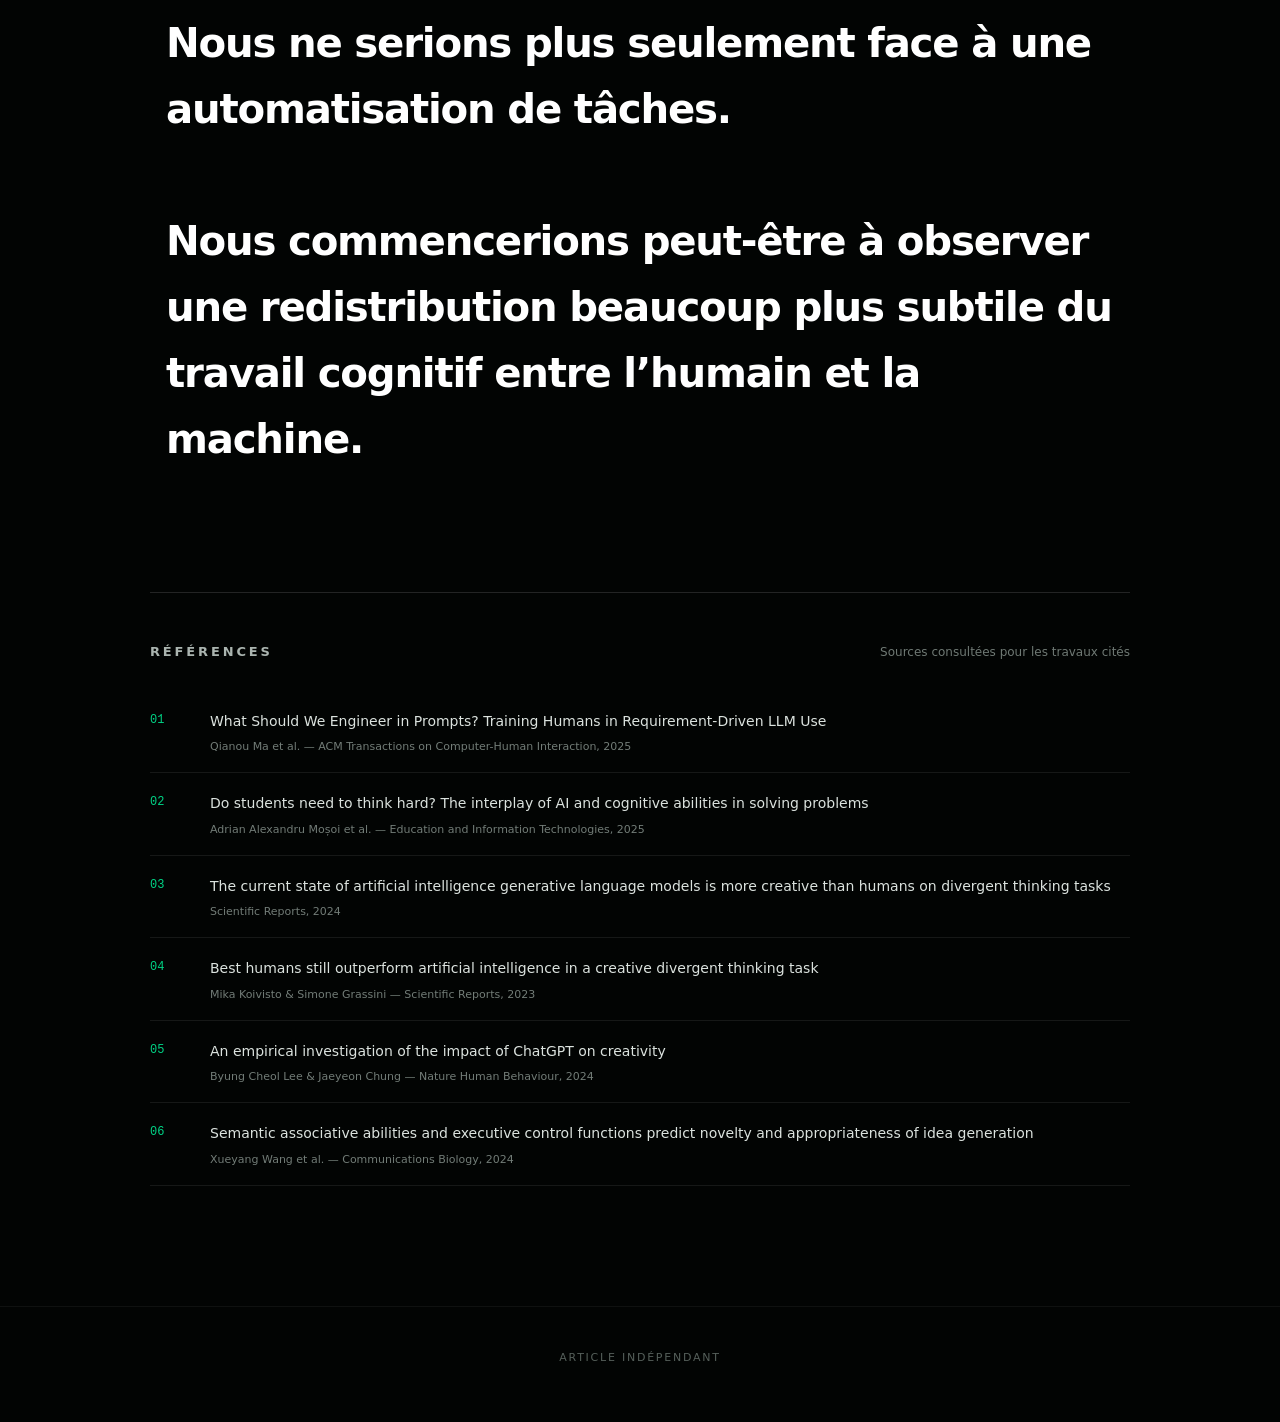
==== commit 9e9c3dbb: "Update index.html" ====
--- a/index.html
+++ b/index.html
@@ -280,7 +280,7 @@
 
 <p>Les modèles génératifs savent eux aussi produire des associations inhabituelles et explorer rapidement un grand nombre de possibilités.</p>
 
-<p>Ils peuvent même modifier notre propre production créative : dans cinq expériences publiées dans <em>Nature Human Behaviour</em>, les participants utilisant ChatGPT ont produit des idées jugées plus créatives que ceux qui n’avaient pas d’outil ou recouraient à une recherche web classique.<a class="ref" href="#ref-5" aria-label="Référence 5">5</a></p>
+<p>Ils peuvent aussi modifier notre propre production créative : dans cinq expériences publiées dans <em>Nature Human Behaviour</em>, les participants utilisant ChatGPT ont produit des idées jugées plus créatives que ceux qui n’avaient pas d’outil ou recouraient à une recherche web classique.<a class="ref" href="#ref-5" aria-label="Référence 5">5</a></p>
 
 <p>La question devient donc moins :</p>
 
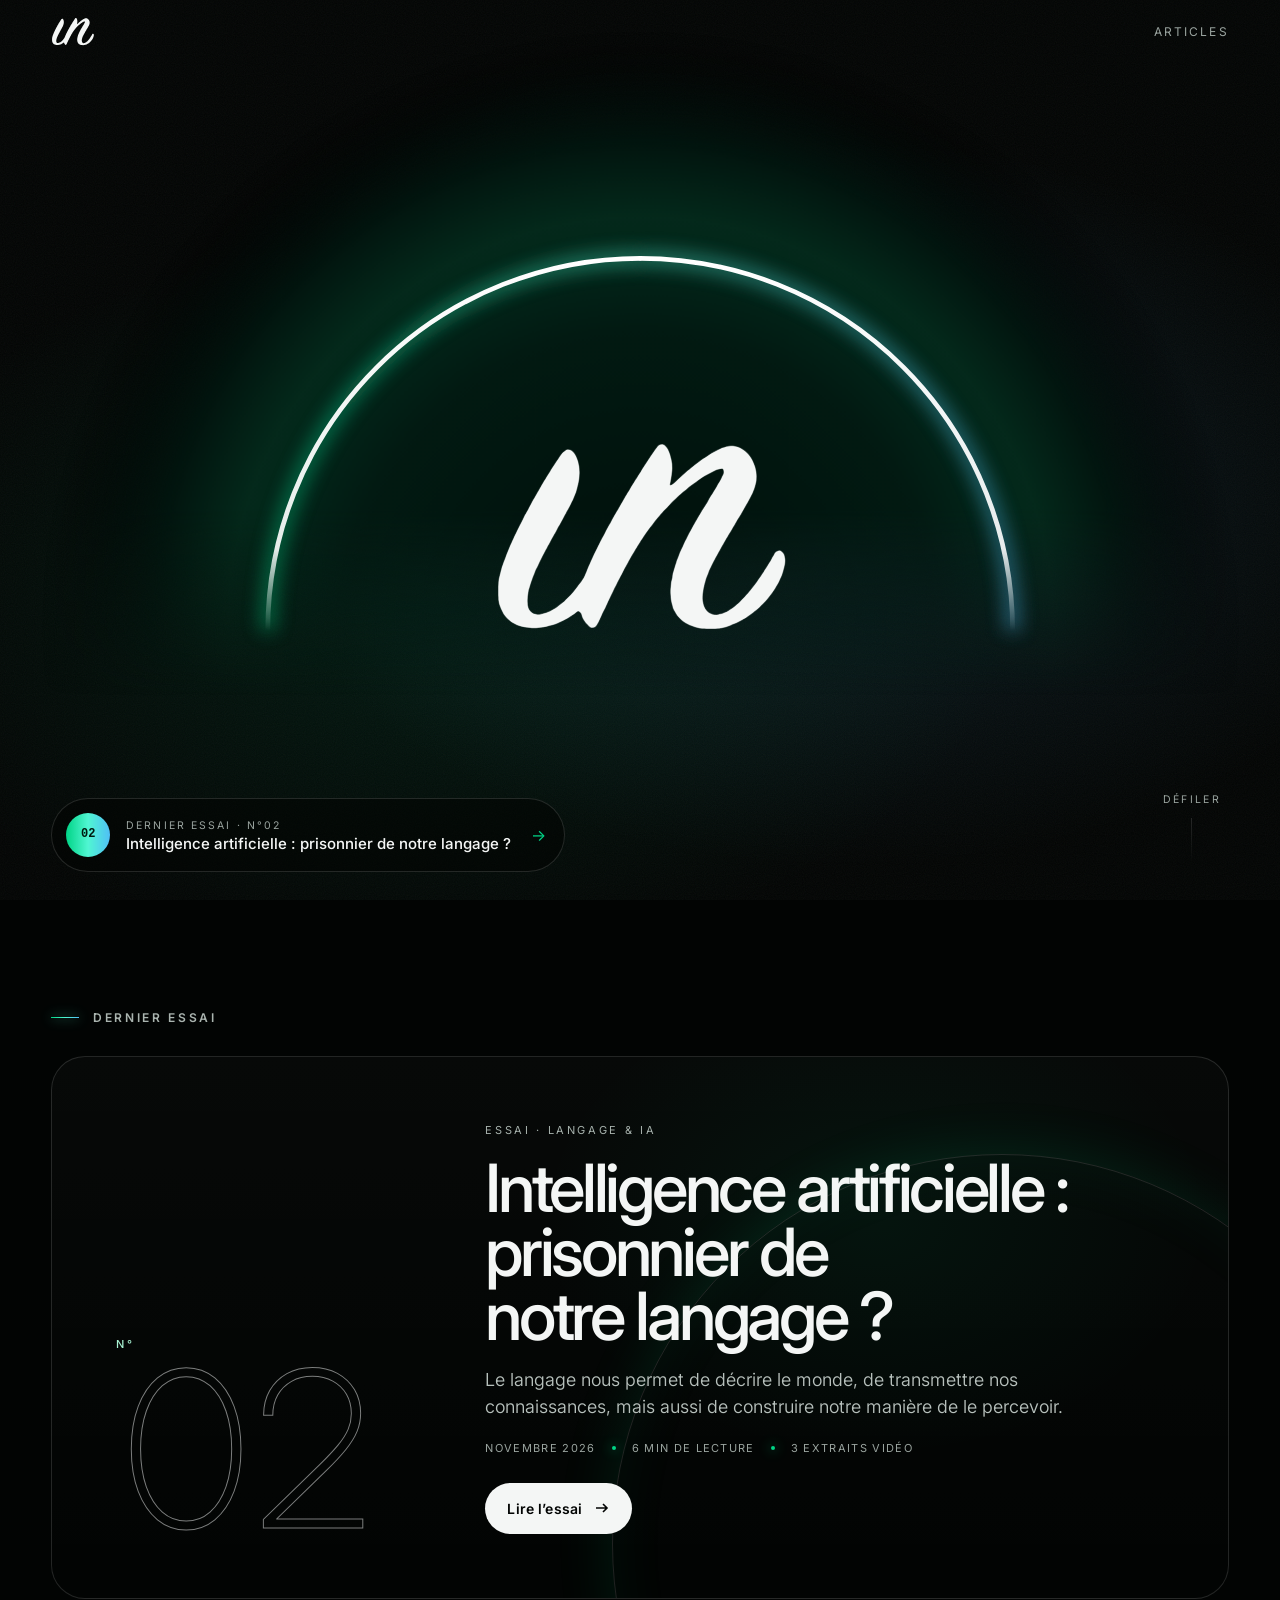
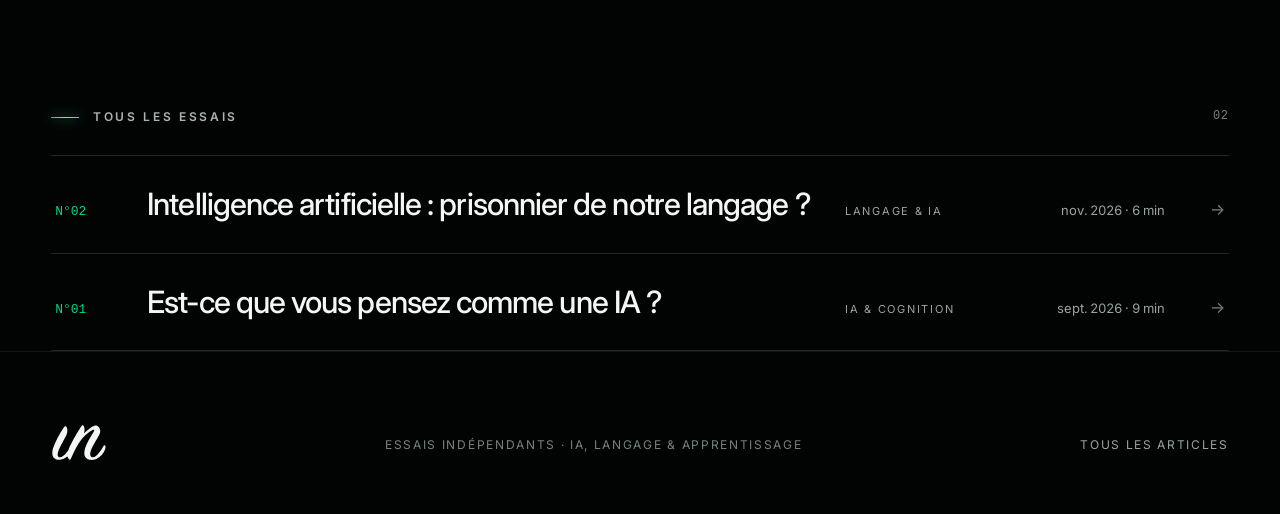
==== commit 7fbeef51: "Nouveau site : accueil épuré et articles séparés - Accueil (index.html, home.css, home.js) distinct " ====
--- a/index.html
+++ b/index.html
@@ -2,334 +2,98 @@
 <html lang="fr">
 <head>
 <meta charset="utf-8">
-<meta name="viewport" content="width=device-width,initial-scale=1">
+<meta name="viewport" content="width=device-width,initial-scale=1,viewport-fit=cover">
 <meta name="theme-color" content="#020403">
-<title>Est-ce que vous pensez comme une IA ?</title>
-<meta name="description" content="Un essai sur ce que le langage naturel change dans la conception, et sur la redistribution du travail cognitif entre humains et IA.">
-<style>
-:root{
-  --bg:#020403;
-  --bg2:#06100c;
-  --ink:#f4f6f5;
-  --muted:#8d9691;
-  --line:rgba(255,255,255,.13);
-  --green:#00d486;
-  --green-soft:rgba(0,212,134,.16);
-  --paper:#050706;
-  --max:790px;
-}
-*{box-sizing:border-box}
-html{scroll-behavior:smooth;background:var(--bg)}
-body{margin:0;background:radial-gradient(900px 430px at 50% 12%, rgba(0,132,84,.11), transparent 62%),var(--bg);color:var(--ink);font-family:Inter,ui-sans-serif,system-ui,-apple-system,BlinkMacSystemFont,"Segoe UI",sans-serif;line-height:1.66;-webkit-font-smoothing:antialiased}
-a{color:inherit}
-.cover{min-height:100vh;position:relative;display:grid;place-items:center;overflow:hidden;background:#000 url('[data-uri]') center center / cover no-repeat}
-.cover{background-repeat:no-repeat;background-position:right 56px bottom 42px;background-size:min(36vw,620px) auto}
-.cover::after{content:"";position:absolute;inset:auto 0 0;height:32%;background:linear-gradient(transparent,var(--bg));pointer-events:none}
-.cover img{display:none}
-.cover-content{position:relative;z-index:2;width:min(1220px,calc(100% - 72px));height:100vh;display:flex;flex-direction:column;justify-content:flex-start;padding:10vh 0 0}
-.kicker{font-size:10.7px;letter-spacing:.24em;text-transform:uppercase;color:#a6b1ac;margin-bottom:20px}
-h1{margin:0;max-width:760px;font-size:calc(clamp(48px,8.1vw,116px) - 1.33px);line-height:.89;letter-spacing:-.055em;font-weight:520;text-wrap:balance}
-.dek{max-width:600px;margin:28px 0 0;font-size:calc(clamp(17px,1.65vw,23px) - 1.33px);line-height:1.43;color:#b7c0bc;font-weight:350}
-.meta{display:flex;gap:18px;align-items:center;margin-top:26px;font-size:10.7px;color:#7d8883;letter-spacing:.08em;text-transform:uppercase}
-.dot{width:4px;height:4px;border-radius:50%;background:var(--green);box-shadow:0 0 15px var(--green)}
-main{position:relative}
-.article{width:min(var(--max),calc(100% - 42px));margin:0 auto;padding:120px 0 80px;font-size:calc(clamp(18px,1.6vw,22px) - 1.33px);font-weight:360}
-.article p{margin:0 0 1.5em;line-height:1.64}
-.article strong{font-weight:610;color:white}
-.article em{color:#dce3df}
-.article blockquote{margin:2.3em -9% 2.5em;padding:1.25em 1.45em;border-left:1px solid var(--green);background:linear-gradient(90deg,rgba(0,212,134,.075),transparent);font-size:calc(clamp(23px,2.2vw,31px) - 1.33px);line-height:1.38;font-weight:390;letter-spacing:-.018em}
-.article .prompt{font-size:calc(clamp(26px,2.6vw,36px) - 1.33px);line-height:1.32;font-style:italic;font-family:Georgia,"Times New Roman",serif}
-.pivot{font-size:1.15em;color:#dfe6e2}
-.pull{margin:2.6em -7% !important;font-size:clamp(28px,3.4vw,45px);line-height:1.26;letter-spacing:-.034em;font-weight:430}
-.big-question{margin:2.1em -11% 1.65em !important;font-size:calc(clamp(30px,4vw,52px) - 1.33px);line-height:1.07;letter-spacing:-.04em;font-weight:520;text-wrap:balance}
-.questions{font-size:1.04em;color:#d7deda}
-.aside{font-size:.82em;color:var(--muted);font-style:italic}
-.breath{height:1px;margin:84px -19%;background:linear-gradient(90deg,transparent,var(--line) 30%,var(--green) 50%,var(--line) 70%,transparent);box-shadow:0 0 35px rgba(0,212,134,.16)}
-.ref{display:inline-flex;align-items:center;justify-content:center;vertical-align:super;width:19px;height:19px;margin-left:5px;border:1px solid rgba(0,212,134,.65);border-radius:50%;font-size:10px;line-height:1;color:#a9f3d4;text-decoration:none;font-style:normal;font-weight:650;transition:.2s ease}
-.ref:hover{background:var(--green);color:#001b11;box-shadow:0 0 22px rgba(0,212,134,.5)}
-.contrast{display:grid;grid-template-columns:1fr 1fr;gap:16px;margin:2em -12% 2.3em}
-.contrast>div{position:relative;padding:25px 25px 22px;border:1px solid var(--line);background:rgba(255,255,255,.018);border-radius:18px}
-.contrast p{font-size:.82em;margin:0 0 .9em;line-height:1.58}
-.contrast p:last-child{margin-bottom:0}
-.marker{display:inline-grid;place-items:center;width:28px;height:28px;margin-bottom:18px;border:1px solid rgba(0,212,134,.5);border-radius:50%;font-size:11px;color:#9beacb}
-.sequence{color:#a7b2ad;font-family:ui-monospace,SFMono-Regular,Menlo,Consolas,monospace;line-height:1.8}
-.skills{list-style:none;padding:0;margin:1.5em 0 2em;display:grid;gap:8px}
-.skills li{padding:13px 16px;border-bottom:1px solid var(--line);font-size:.93em;line-height:1.58}
-.skills li::before{content:"↳";color:var(--green);margin-right:13px}
-.staccato{margin:2em 0}
-.staccato p{margin:.45em 0;font-size:1em;line-height:1.58}
-.equation{display:flex;align-items:center;justify-content:center;gap:20px;margin:2.8em -8% !important;padding:26px 30px;border-top:1px solid var(--line);border-bottom:1px solid var(--line);font-family:ui-monospace,SFMono-Regular,Menlo,Consolas,monospace;font-size:clamp(18px,2vw,25px);text-transform:lowercase}
-.equation i{font-family:Georgia,serif;color:var(--green);font-size:1.6em;font-weight:300}
-.ending{margin:4.2em -10% 1em !important;padding-top:2em;border-top:1px solid rgba(0,212,134,.42);font-size:calc(clamp(28px,3.25vw,43px) - 1.33px);line-height:1.25;letter-spacing:-.03em;color:#f3f6f4}
-.references{width:min(980px,calc(100% - 42px));margin:0 auto 120px;padding-top:48px;border-top:1px solid var(--line)}
-.references-head{display:flex;align-items:baseline;justify-content:space-between;gap:20px;margin-bottom:28px}
-.references h2{font-size:13px;letter-spacing:.22em;text-transform:uppercase;font-weight:600;margin:0;color:#aab4af}
-.references .note{font-size:12px;color:#6f7974}
-.references ol{list-style:none;padding:0;margin:0;display:grid;gap:0}
-.references li{display:grid;grid-template-columns:46px 1fr;gap:14px;padding:17px 0;border-bottom:1px solid rgba(255,255,255,.08)}
-.refnum{font-family:ui-monospace,SFMono-Regular,Menlo,monospace;font-size:12px;color:var(--green);padding-top:3px}
-.references a{text-decoration:none;font-size:14px;line-height:1.45;color:#dbe2de}
-.references a:hover{text-decoration:underline;text-decoration-color:var(--green);text-underline-offset:4px}
-.references small{display:block;margin-top:5px;color:#727c77;font-size:11px;line-height:1.45}
-.footer{padding:42px 24px 55px;text-align:center;color:#555f5a;font-size:11px;letter-spacing:.16em;text-transform:uppercase;border-top:1px solid rgba(255,255,255,.05)}
-@media (max-width:760px){
-  .cover-content{width:calc(100% - 32px);padding-top:8vh}
-  .article{width:min(100% - 34px,var(--max));padding-top:80px}
-  .article blockquote,.pull,.big-question,.equation,.ending{margin-left:0!important;margin-right:0!important}
-  .breath{margin-left:0;margin-right:0}
-  .contrast{grid-template-columns:1fr;margin-left:0;margin-right:0}
-  .references{width:calc(100% - 34px)}
-}
+<title>in — essais sur l’IA, le langage et l’apprentissage</title>
+<meta name="description" content="in : essais indépendants sur l’IA, le langage et l’apprentissage.">
+<link rel="canonical" href="https://jessy-devai.github.io/Articles/">
+<meta property="og:type" content="website">
+<meta property="og:site_name" content="in">
+<meta property="og:locale" content="fr_FR">
+<meta property="og:title" content="in — essais indépendants">
+<meta property="og:description" content="Essais indépendants sur l’IA, le langage et l’apprentissage.">
+<meta property="og:url" content="https://jessy-devai.github.io/Articles/">
+<meta property="og:image" content="https://jessy-devai.github.io/Articles/assets/img/og-in.jpg">
+<meta property="og:image:width" content="1200">
+<meta property="og:image:height" content="630">
+<meta name="twitter:card" content="summary_large_image">
+<link rel="icon" href="assets/img/favicon.svg" type="image/svg+xml">
+<link rel="preconnect" href="https://fonts.googleapis.com">
+<link rel="preconnect" href="https://fonts.gstatic.com" crossorigin>
+<link rel="stylesheet" href="https://fonts.googleapis.com/css2?family=Inter:opsz,wght@14..32,300..700&amp;family=Instrument+Serif:ital@0;1&amp;display=swap">
+<link rel="stylesheet" href="assets/css/in.css">
+<link rel="stylesheet" href="assets/css/home.css">
+<script src="assets/js/catalogue.js" defer></script>
+<script src="assets/js/home.js" defer></script>
+</head>
+<body class="page-home">
+<a class="skip" href="#articles">Aller aux articles</a>
 
-@media (max-width:980px){
-  .cover{background-position:center bottom 26px;background-size:min(72vw,460px) auto}
-  .cover-content{width:min(100%,calc(100% - 36px));padding:9vh 0 0}
-  h1{max-width:100%}
-  .dek{max-width:100%}
-}
-@media print{
-  @page cover{size:A4;margin:0}
-  @page article{size:A4;margin:17mm 16mm 18mm;background:#030504}
-  :root{--max:100%}
-  html,body{background:radial-gradient(900px 430px at 50% 12%, rgba(0,132,84,.11), transparent 62%),#020403!important;-webkit-print-color-adjust:exact!important;print-color-adjust:exact!important}
-  body{font-size:11.2pt;line-height:1.58;color:var(--ink)}
-  .cover{page:cover;height:297mm;min-height:297mm;break-after:page}
-  .cover img{object-fit:cover}
-  .cover-content{height:297mm;width:100%;padding:28mm 18mm 0;justify-content:flex-start}
-  h1{font-size:48pt;max-width:165mm}
-  .dek{font-size:14.5pt;max-width:145mm}
-  .article,.references,.footer{page:article}
-  .article{padding:3mm 0 0;font-size:11.4pt;width:100%}
-  .article p{orphans:3;widows:3}
-  .article blockquote,.pull,.big-question,.equation,.ending{margin-left:0!important;margin-right:0!important;break-inside:avoid}
-  .article blockquote{font-size:15pt}
-  .big-question{font-size:23pt;margin-top:12mm!important}
-  .pull{font-size:20pt}
-  .breath{margin:15mm 0;height:.4pt}
-  .contrast{margin:7mm 0;gap:4mm;break-inside:avoid}
-  .contrast>div{padding:5mm}
-  .skills{break-inside:avoid}
-  .equation{font-size:13pt;margin:10mm 0!important;padding:6mm 4mm}
-  .ending{font-size:20pt;margin:14mm 0 0!important}
-  .references{width:100%;margin:18mm 0 0;padding-top:8mm;break-before:page}
-  .references li{grid-template-columns:10mm 1fr;padding:4mm 0}
-  .references a{font-size:9.5pt}
-  .references small{font-size:8pt}
-  .footer{padding:12mm 0 0;border:0}
-}
-</style>
-</head>
-<body>
-<header class="cover">
-  <img alt="Direction artistique : fond noir, halo vert profond, arc blanc et monogramme" src="[data-uri]">
-  <div class="cover-content">
-    <div class="kicker">Essai · IA & cognition</div>
-    <h1>Est-ce que vous pensez comme une IA&nbsp;?</h1>
-    <p class="dek">Ce que le langage naturel change dans la conception — et ce qu’il pourrait changer dans notre manière de penser la valeur humaine.</p>
-    <div class="meta"><span>Lecture ~ 9 min</span><span class="dot"></span><span>Septembre 2026</span></div>
+<header class="site-bar">
+  <a class="site-logo" href="./" aria-label="in — accueil" tabindex="-1"><img src="assets/img/logo-in.svg" alt="" width="44" height="29"></a>
+  <nav class="site-nav" aria-label="Navigation principale">
+    <a href="#articles">Articles</a>
+  </nav>
+</header>
+
+<main id="contenu">
+  <section class="hero" aria-labelledby="site-title">
+    <h1 class="hero-title" id="site-title">
+      <span class="sr-only">in</span>
+      <svg class="emblem" viewBox="408 215 620 290" aria-hidden="true" focusable="false">
+        <defs>
+          <path id="in-glyph" d="M122.1 104.8C121.3 104.8 120.5 104.8 119.7 104.8C118.9 104.8 118.1 104.8 117.3 104.7C116.5 104.7 115.7 104.6 114.9 104.5C114.1 104.4 113.3 104.2 112.6 104C111.8 103.7 111 103.5 110.3 103.2C109.5 102.9 108.8 102.6 108.1 102.2C107.4 101.9 106.7 101.4 106 101C105.4 100.5 104.8 100 104.2 99.4C103.6 98.9 103.1 98.3 102.6 97.7C102.1 97 101.7 96.3 101.3 95.6C100.9 95 100.5 94.2 100.2 93.5C100 92.7 99.8 92 99.6 91.2C99.4 90.4 99.2 89.6 99.1 88.8C99 88 98.9 87.2 98.9 86.4C98.8 85.6 98.8 84.8 98.8 84C98.8 83.2 98.9 82.4 99 81.6C99.1 80.8 99.1 80 99.2 79.2C99.4 78.5 99.6 77.7 99.8 76.9C99.9 76.1 99.9 75.3 100.1 74.5C100.3 73.8 100.6 73 100.8 72.2C101 71.5 101.3 70.7 101.5 69.9C101.8 69.2 102 68.4 102.2 67.6C102.5 66.9 102.8 66.1 103.1 65.4C103.4 64.7 103.6 63.9 103.9 63.2C104.2 62.4 104.6 61.7 104.9 61C105.3 60.2 105.6 59.5 105.9 58.8C106.2 58 106.6 57.3 106.9 56.6C107.3 55.9 107.7 55.2 108 54.5C108.4 53.7 108.7 53 109.1 52.3C109.5 51.6 109.9 50.9 110.3 50.2C110.6 49.5 111 48.8 111.4 48.1C111.8 47.4 112.2 46.7 112.6 46C113 45.3 113.4 44.6 113.8 43.9C114.2 43.2 114.6 42.5 115 41.9C115.4 41.2 115.8 40.5 116.2 39.8C116.7 39.1 117.1 38.4 117.5 37.8C117.9 37.1 118.3 36.4 118.8 35.7C119.2 35 119.6 34.3 120 33.6C120.4 32.9 120.8 32.3 121.2 31.6C121.7 30.9 122.1 30.2 122.5 29.5C122.9 28.9 123.3 28.2 123.8 27.5C124.2 26.8 124.5 26.1 124.9 25.4C125.3 24.7 125.8 24 126.2 23.3C126.6 22.6 126.9 21.9 127.2 21.2C127.6 20.5 128.1 19.7 128.1 19C128.2 18.2 128 17.1 127.5 16.8C127.1 16.5 126 16.8 125.2 17C124.4 17.1 123.7 17.5 122.9 17.8C122.2 18.1 121.5 18.5 120.8 18.9C120.1 19.2 119.4 19.6 118.7 20C118 20.4 117.3 20.8 116.6 21.2C115.9 21.7 115.3 22.1 114.6 22.6C114 23 113.3 23.5 112.7 24C112 24.4 111.3 24.9 110.7 25.4C110.1 25.8 109.4 26.3 108.8 26.8C108.2 27.3 107.6 27.9 107 28.4C106.3 28.9 105.7 29.4 105.1 29.9C104.5 30.5 103.9 31 103.3 31.5C102.7 32.1 102.1 32.6 101.6 33.1C101 33.7 100.4 34.3 99.8 34.8C99.3 35.4 98.7 36 98.2 36.5C97.6 37.1 97 37.7 96.5 38.3C95.9 38.8 95.4 39.4 94.8 40C94.3 40.6 93.7 41.2 93.2 41.8C92.7 42.4 92.2 43 91.7 43.6C91.2 44.2 90.6 44.9 90.1 45.5C89.6 46.1 89.2 46.7 88.7 47.4C88.2 48 87.7 48.6 87.2 49.3C86.7 49.9 86.3 50.6 85.8 51.2C85.3 51.9 84.9 52.5 84.4 53.2C84 53.8 83.5 54.5 83.1 55.2C82.6 55.9 82.2 56.5 81.8 57.2C81.3 57.9 80.9 58.6 80.5 59.2C80.1 59.9 79.7 60.6 79.2 61.3C78.8 62 78.4 62.7 78 63.4C77.6 64 77.2 64.7 76.8 65.4C76.4 66.1 76 66.8 75.6 67.5C75.2 68.2 74.9 68.9 74.5 69.6C74.1 70.3 73.7 71 73.3 71.7C72.9 72.4 72.6 73.2 72.2 73.9C71.8 74.6 71.5 75.3 71.1 76C70.7 76.7 70.4 77.4 70 78.1C69.6 78.8 69.2 79.5 68.9 80.3C68.5 81 68.2 81.7 67.8 82.4C67.5 83.2 67.1 83.8 66.8 84.6C66.4 85.3 66.1 86 65.7 86.8C65.4 87.5 65 88.2 64.7 88.9C64.3 89.6 64 90.4 63.7 91.1C63.3 91.8 63 92.5 62.7 93.3C62.3 94 61.9 94.7 61.6 95.4C61.2 96.1 60.9 96.9 60.6 97.6C60.3 98.3 59.9 99 59.6 99.8C59.2 100.5 59 101.3 58.5 101.9C58.1 102.6 57.7 103.5 57.1 103.8C56.5 104.2 55.5 104.3 54.8 104.1C54.2 103.8 53.5 103.1 53 102.5C52.4 102 51.9 101.3 51.5 100.7C51 100 50.7 99.3 50.3 98.6C50 97.8 49.9 96.9 49.5 96.3C49.1 95.7 48.5 95.1 47.9 95.1C47.3 95.1 46.5 96 45.9 96.5C45.2 96.9 44.6 97.4 43.9 97.8C43.2 98.3 42.6 98.7 41.9 99.1C41.2 99.5 40.5 99.9 39.8 100.2C39 100.6 38.3 100.9 37.6 101.2C36.8 101.6 36.1 101.9 35.4 102.2C34.6 102.4 33.8 102.7 33.1 102.9C32.3 103.1 31.5 103.3 30.8 103.5C30 103.7 29.2 103.9 28.4 104C27.6 104.2 26.8 104.2 26 104.3C25.2 104.4 24.4 104.4 23.6 104.4C22.8 104.4 22 104.4 21.2 104.3C20.4 104.2 19.6 104.2 18.8 104C18 103.9 17.3 103.7 16.5 103.5C15.7 103.2 15 103 14.2 102.7C13.5 102.4 12.8 102 12.1 101.6C11.4 101.2 10.7 100.8 10.1 100.2C9.5 99.7 8.9 99.2 8.4 98.6C7.8 98 7.4 97.3 6.9 96.7C6.5 96 6.2 95.3 5.8 94.5C5.5 93.8 5.1 93.1 4.9 92.3C4.6 91.6 4.4 90.8 4.3 90C4.1 89.2 4.1 88.4 4.1 87.6C4 86.8 4 86 4 85.2C4 84.4 4 83.6 4 82.8C4 82 4 81.2 4.1 80.4C4.1 79.6 4.2 78.8 4.3 78C4.4 77.2 4.6 76.5 4.8 75.7C5 74.9 5.2 74.1 5.4 73.3C5.6 72.6 5.8 71.8 6 71C6.3 70.3 6.6 69.5 6.8 68.8C7.1 68 7.4 67.2 7.7 66.5C7.9 65.8 8.2 65 8.5 64.2C8.8 63.5 9.1 62.8 9.4 62C9.7 61.3 10 60.5 10.3 59.8C10.6 59.1 10.9 58.3 11.3 57.6C11.6 56.9 11.9 56.2 12.3 55.4C12.6 54.7 12.9 54 13.3 53.2C13.6 52.5 14 51.8 14.3 51.1C14.7 50.4 15 49.6 15.4 48.9C15.7 48.2 16.1 47.5 16.5 46.8C16.9 46.1 17.2 45.4 17.6 44.6C17.9 43.9 18.3 43.2 18.6 42.5C19 41.8 19.4 41.1 19.8 40.4C20.2 39.7 20.6 39 20.9 38.3C21.3 37.6 21.7 36.9 22.1 36.1C22.4 35.4 22.8 34.7 23.2 34C23.6 33.4 24 32.7 24.4 32C24.8 31.3 25.2 30.6 25.6 29.9C26 29.2 26.4 28.5 26.8 27.8C27.2 27.1 27.6 26.4 28 25.7C28.4 25 28.8 24.3 29.2 23.6C29.7 23 30.1 22.3 30.5 21.6C30.9 20.9 31.3 20.2 31.8 19.5C32.2 18.9 32.6 18.2 33 17.5C33.4 16.8 33.9 16.2 34.3 15.5C34.8 14.8 35.2 14.2 35.6 13.5C36.1 12.8 36.5 12.2 37 11.5C37.4 10.8 37.8 10.1 38.3 9.5C38.8 8.9 39.3 8.2 39.9 7.7C40.5 7.2 41.2 6.5 41.9 6.4C42.6 6.3 43.5 6.5 44.1 6.9C44.8 7.3 45.3 8 45.8 8.7C46.2 9.3 46.6 10 46.9 10.8C47.2 11.5 47.5 12.3 47.7 13C47.9 13.8 48 14.6 48.2 15.4C48.3 16.2 48.4 17 48.4 17.8C48.5 18.6 48.5 19.4 48.4 20.2C48.4 21 48.3 21.8 48.2 22.6C48.1 23.4 48 24.1 47.8 24.9C47.6 25.7 47.4 26.5 47.2 27.3C47 28 46.8 28.8 46.6 29.6C46.3 30.3 46 31.1 45.7 31.8C45.4 32.6 45.1 33.3 44.8 34C44.4 34.7 44 35.4 43.7 36.2C43.3 36.9 43 37.6 42.6 38.3C42.2 39 41.8 39.7 41.4 40.4C41.1 41.1 40.7 41.8 40.3 42.5C39.9 43.2 39.6 44 39.2 44.6C38.8 45.4 38.4 46.1 38 46.8C37.6 47.5 37.2 48.2 36.8 48.8C36.4 49.5 36.1 50.2 35.7 51C35.3 51.7 34.9 52.4 34.5 53.1C34.1 53.8 33.7 54.5 33.3 55.2C33 55.8 32.6 56.6 32.2 57.3C31.8 58 31.4 58.7 31 59.4C30.7 60.1 30.3 60.8 29.9 61.5C29.5 62.2 29.2 62.9 28.8 63.6C28.4 64.3 28 65 27.7 65.7C27.3 66.5 27 67.2 26.6 67.9C26.3 68.6 25.9 69.3 25.6 70.1C25.2 70.8 24.9 71.5 24.5 72.2C24.2 73 23.9 73.7 23.6 74.5C23.3 75.2 23 75.9 22.7 76.7C22.5 77.4 22.2 78.2 21.9 79C21.7 79.7 21.4 80.5 21.2 81.2C21 82 20.7 82.8 20.5 83.5C20.4 84.3 20.2 85.1 20.1 85.9C20 86.7 19.9 87.5 19.9 88.3C19.8 89.1 19.8 89.9 19.9 90.7C19.9 91.5 20 92.3 20.2 93.1C20.4 93.8 20.8 94.6 21.3 95.2C21.8 95.8 22.5 96.3 23.2 96.7C23.9 97 24.7 97.1 25.5 97.2C26.3 97.2 27.1 97.1 27.9 96.9C28.7 96.8 29.4 96.5 30.2 96.3C31 96 31.7 95.7 32.4 95.4C33.1 95 33.9 94.6 34.5 94.2C35.2 93.8 35.9 93.4 36.5 92.9C37.2 92.4 37.8 91.9 38.4 91.4C39.1 90.9 39.7 90.4 40.3 89.9C40.9 89.3 41.4 88.8 42 88.2C42.6 87.6 43.1 87 43.7 86.5C44.2 85.9 44.7 85.3 45.3 84.7C45.8 84.1 46.3 83.4 46.8 82.8C47.3 82.2 47.8 81.5 48.2 80.9C48.7 80.3 49.2 79.6 49.7 79C50.1 78.3 50.6 77.7 51 77C51.4 76.3 51.7 75.5 52 74.8C52.4 74.1 52.6 73.3 52.9 72.6C53.2 71.8 53.5 71.1 53.8 70.4C54.2 69.6 54.5 68.9 54.8 68.2C55.1 67.4 55.5 66.7 55.8 66C56.1 65.2 56.5 64.5 56.8 63.8C57.2 63.1 57.5 62.4 57.9 61.6C58.2 60.9 58.6 60.2 58.9 59.5C59.3 58.8 59.7 58.1 60 57.3C60.4 56.6 60.7 55.9 61.1 55.2C61.5 54.5 61.9 53.8 62.3 53.1C62.6 52.4 63 51.7 63.3 51C63.7 50.2 64.1 49.5 64.5 48.8C64.8 48.1 65.3 47.5 65.7 46.8C66.1 46 66.4 45.3 66.8 44.6C67.2 43.9 67.6 43.2 68 42.5C68.4 41.8 68.8 41.1 69.2 40.4C69.6 39.8 70 39.1 70.4 38.4C70.8 37.7 71.2 37 71.6 36.3C72 35.6 72.4 34.9 72.8 34.2C73.2 33.5 73.6 32.8 74 32.1C74.4 31.5 74.8 30.8 75.2 30.1C75.7 29.4 76.1 28.7 76.5 28C76.9 27.3 77.3 26.6 77.7 26C78.1 25.3 78.5 24.6 79 23.9C79.4 23.2 79.8 22.6 80.3 21.9C80.7 21.2 81.1 20.5 81.5 19.9C82 19.2 82.4 18.5 82.8 17.8C83.2 17.1 83.7 16.5 84.1 15.8C84.5 15.1 85 14.5 85.4 13.8C85.9 13.1 86.3 12.4 86.7 11.8C87.2 11.1 87.6 10.4 88 9.8C88.5 9.1 89 8.4 89.4 7.8C89.9 7.1 90.3 6.4 90.8 5.8C91.3 5.2 91.7 4.4 92.3 4C93 3.6 93.9 3.4 94.6 3.6C95.3 3.8 95.9 4.5 96.4 5.1C96.9 5.7 97.3 6.4 97.6 7.2C97.9 7.9 98.2 8.7 98.4 9.4C98.6 10.2 98.8 11 99 11.8C99.1 12.5 99.3 13.3 99.4 14.1C99.4 14.9 99.5 15.7 99.5 16.5C99.5 17.3 99.4 18.1 99.3 18.9C99.3 19.7 99.1 20.5 99 21.3C98.9 22.1 98.7 22.9 98.6 23.7C98.5 24.5 98 25.8 98.3 26C98.6 26.3 99.6 25.7 100.2 25.3C100.8 24.9 101.4 24.2 102 23.7C102.6 23.1 103.2 22.6 103.8 22C104.3 21.5 104.9 21 105.5 20.4C106.1 19.9 106.7 19.4 107.3 18.8C107.9 18.3 108.5 17.8 109.2 17.3C109.8 16.8 110.4 16.3 111 15.8C111.7 15.3 112.3 14.8 112.9 14.3C113.6 13.8 114.2 13.3 114.8 12.8C115.5 12.4 116.1 11.9 116.8 11.4C117.4 11 118.1 10.6 118.8 10.1C119.5 9.7 120.1 9.2 120.8 8.8C121.5 8.4 122.2 8 122.9 7.6C123.6 7.2 124.3 6.9 125 6.5C125.8 6.2 126.5 5.8 127.2 5.5C128 5.3 128.7 5 129.5 4.8C130.3 4.6 131.1 4.5 131.9 4.4C132.7 4.4 133.5 4.5 134.3 4.6C135.1 4.7 135.8 5 136.6 5.3C137.3 5.6 138 6 138.6 6.5C139.3 6.9 139.9 7.5 140.5 8C141.1 8.6 141.6 9.1 142.1 9.8C142.6 10.4 143 11.1 143.4 11.8C143.8 12.5 144.1 13.2 144.4 14C144.7 14.7 145 15.5 145.2 16.2C145.4 17 145.6 17.8 145.7 18.6C145.8 19.4 145.9 20.2 145.9 21C145.9 21.8 145.8 22.6 145.8 23.4C145.6 24.2 145.5 25 145.3 25.7C145.1 26.5 144.8 27.3 144.6 28C144.3 28.8 144 29.5 143.7 30.3C143.3 31 142.9 31.7 142.6 32.4C142.2 33.1 141.8 33.8 141.5 34.5C141.1 35.2 140.7 35.9 140.3 36.6C139.9 37.3 139.5 38 139.1 38.7C138.7 39.4 138.3 40.1 137.9 40.8C137.5 41.5 137.1 42.2 136.7 42.9C136.3 43.5 135.9 44.2 135.4 44.9C135 45.6 134.6 46.3 134.2 47C133.8 47.7 133.4 48.4 133 49C132.6 49.7 132.2 50.4 131.8 51.1C131.3 51.8 130.9 52.5 130.5 53.2C130.1 53.9 129.7 54.6 129.3 55.2C128.9 55.9 128.5 56.6 128.1 57.3C127.7 58 127.3 58.7 126.9 59.4C126.5 60.1 126.1 60.8 125.8 61.5C125.4 62.2 124.9 62.9 124.6 63.6C124.2 64.3 123.8 65 123.4 65.7C123 66.4 122.7 67.1 122.3 67.8C121.9 68.5 121.6 69.3 121.2 70C120.9 70.7 120.5 71.4 120.2 72.1C119.8 72.9 119.6 73.6 119.3 74.4C119 75.1 118.7 75.9 118.4 76.6C118.1 77.4 117.9 78.1 117.7 78.9C117.4 79.7 117.3 80.4 117.1 81.2C116.9 82 116.7 82.8 116.6 83.6C116.5 84.4 116.3 85.2 116.3 86C116.2 86.8 116.2 87.6 116.2 88.4C116.2 89.2 116.4 90 116.5 90.7C116.7 91.5 116.9 92.3 117.2 93C117.5 93.8 118 94.5 118.5 95C119 95.6 119.7 96.2 120.4 96.5C121.1 96.9 121.9 97.2 122.7 97.3C123.4 97.4 124.3 97.3 125 97.2C125.8 97.1 126.6 96.8 127.4 96.6C128.1 96.3 128.9 96 129.6 95.7C130.3 95.3 131 94.9 131.6 94.4C132.3 94 133 93.5 133.6 93.1C134.3 92.6 134.9 92.1 135.5 91.5C136.1 91 136.7 90.5 137.2 89.9C137.8 89.3 138.3 88.8 138.9 88.2C139.4 87.6 140 87 140.5 86.4C141.1 85.8 141.6 85.2 142.1 84.6C142.6 84 143.1 83.4 143.6 82.7C144.1 82.1 144.6 81.5 145.1 80.8C145.6 80.2 146 79.5 146.5 78.9C147 78.2 147.4 77.6 147.9 76.9C148.3 76.3 148.8 75.6 149.2 74.9C149.7 74.3 150.1 73.6 150.5 72.9C151 72.2 151.4 71.6 151.8 70.9C152.2 70.2 152.7 69.5 153.1 68.8C153.5 68.2 153.9 67.5 154.3 66.8C154.7 66.1 155 65.3 155.5 64.7C155.9 64 156.2 63.1 156.8 62.7C157.4 62.3 158.4 61.9 159 62C159.7 62.2 160.3 63 160.8 63.6C161.2 64.2 161.4 65.1 161.5 65.9C161.7 66.7 161.7 67.5 161.6 68.3C161.6 69.1 161.4 69.9 161.2 70.7C161.1 71.4 160.8 72.2 160.6 73C160.4 73.8 160.2 74.5 159.9 75.3C159.6 76 159.3 76.7 158.9 77.5C158.6 78.2 158.3 78.9 157.9 79.7C157.6 80.4 157.1 81 156.7 81.7C156.3 82.4 155.9 83.1 155.4 83.8C155 84.4 154.5 85.1 154.1 85.7C153.6 86.4 153.1 87 152.6 87.6C152.1 88.2 151.6 88.9 151 89.5C150.5 90 149.9 90.6 149.4 91.2C148.8 91.8 148.2 92.3 147.7 92.9C147.1 93.4 146.5 94 145.9 94.5C145.3 95 144.6 95.5 144 96C143.4 96.5 142.7 97 142.1 97.4C141.4 97.9 140.8 98.3 140.1 98.8C139.4 99.2 138.7 99.6 138 100C137.3 100.4 136.6 100.8 135.9 101.1C135.2 101.5 134.4 101.8 133.7 102.1C133 102.4 132.2 102.7 131.5 103C130.7 103.2 130 103.5 129.2 103.8C128.4 104 127.7 104.2 126.9 104.4C126.1 104.5 125.3 104.6 124.5 104.7C123.7 104.8 122.9 104.8 122.1 104.8Z"/>
+          <radialGradient id="halo-g" cx="718" cy="484" r="330" gradientUnits="userSpaceOnUse"><stop offset="0" stop-color="#010e0a"/><stop offset=".5" stop-color="#021a12"/><stop offset=".62" stop-color="#03261a"/><stop offset=".69" stop-color="#04291b"/><stop offset=".8" stop-color="#021710"/><stop offset="1" stop-color="#000" stop-opacity="0"/></radialGradient>
+          <linearGradient id="halo-fade" x1="0" y1="150" x2="0" y2="520" gradientUnits="userSpaceOnUse"><stop offset=".72" stop-color="#fff"/><stop offset="1" stop-color="#fff" stop-opacity="0"/></linearGradient>
+          <mask id="halo-mask" maskUnits="userSpaceOnUse" x="380" y="140" width="680" height="400"><rect x="380" y="140" width="680" height="400" fill="url(#halo-fade)"/></mask>
+          <linearGradient id="arc-fade" x1="0" y1="279" x2="0" y2="484" gradientUnits="userSpaceOnUse"><stop offset="0" stop-color="#fff"/><stop offset=".78" stop-color="#fff" stop-opacity=".9"/><stop offset="1" stop-color="#fff" stop-opacity="0"/></linearGradient>
+          <linearGradient id="arc-color" x1="513" y1="0" x2="923" y2="0" gradientUnits="userSpaceOnUse"><stop class="c1" offset="0"/><stop class="c2" offset=".5"/><stop class="c3" offset="1"/></linearGradient>
+          <filter id="soft" x="-20%" y="-20%" width="140%" height="140%"><feGaussianBlur stdDeviation="5"/></filter>
+          <filter id="soft-s" x="-20%" y="-20%" width="140%" height="140%"><feGaussianBlur stdDeviation="1.4"/></filter>
+          <mask id="write" maskUnits="userSpaceOnUse" x="-30" y="-30" width="230" height="170"><path class="pen" pathLength="1" d="M44 5C40 25 18 66 12 86C8 102 18 108 28 102C38 96 46 88 52 80C64 58 82 30 97 3C88 30 68 76 56 107M80 46C94 30 116 16 134 15C150 14 146 24 138 34C126 52 108 78 102 94C99 104 108 108 118 104C134 98 150 82 164 61"/></mask>
+        </defs>
+        <g class="halo" mask="url(#halo-mask)"><circle cx="718" cy="484" r="330" fill="url(#halo-g)"/></g>
+        <path class="arc-glow" pathLength="1" d="M718 279A205 205 0 0 0 513 484"/>
+        <path class="arc-glow" pathLength="1" d="M718 279A205 205 0 0 1 923 484"/>
+        <path class="arc" pathLength="1" d="M718 279A205 205 0 0 0 513 484"/>
+        <path class="arc" pathLength="1" d="M718 279A205 205 0 0 1 923 484"/>
+        <path class="sweep" pathLength="1" d="M513 484A205 205 0 0 1 923 484"/>
+        <g transform="translate(636 378)" fill="#f4f6f5">
+          <use href="#in-glyph" mask="url(#write)"/>
+          <use class="glyph-full" href="#in-glyph"/>
+        </g>
+      </svg>
+    </h1>
+
+    <div class="hero-foot">
+      <a class="latest" href="#dernier" data-latest>
+        <span class="badge" aria-hidden="true">in</span>
+        <span class="txt"><small>Dernier essai</small><b>Découvrir les articles</b></span>
+        <span class="arr" aria-hidden="true">→</span>
+      </a>
+      <a class="scroll-cue" href="#dernier"><span>Défiler</span><i aria-hidden="true"></i></a>
+    </div>
+  </section>
+
+  <section class="section reveal" id="dernier" aria-labelledby="dernier-t">
+    <h2 class="eyebrow" id="dernier-t">Dernier essai</h2>
+    <div data-feature></div>
+  </section>
+
+  <section class="section reveal" id="articles" aria-labelledby="articles-t">
+    <h2 class="eyebrow" id="articles-t">Tous les essais <span class="count" data-count></span></h2>
+    <ol class="index" data-index></ol>
+    <noscript><p class="empty">La liste des articles s’affiche avec JavaScript activé.</p></noscript>
+  </section>
+
+</main>
+
+<footer class="site-footer">
+  <div class="inner">
+    <a class="foot-mark" href="./" aria-label="in — haut de page"><img src="assets/img/logo-in.svg" alt="" width="56" height="36"></a>
+    <p>Essais indépendants · IA, langage &amp; apprentissage</p>
+    <p class="foot-nav"><a href="#articles">Tous les articles</a></p>
   </div>
-</header>
-<main>
-
-  <article class="article">
-
-<p>Il y a encore peu de temps, transformer une idée en solution numérique supposait de maîtriser une langue particulière.</p>
-
-<p>Pas nécessairement un langage de programmation, mais au minimum celui de la technique : fonctionnalités, architecture, règles métier, interfaces, données, dépendances…</p>
-
-<p>L'arrivée des IA génératives est en train de déplacer cette frontière : une part croissante de ce que nous pouvons concevoir et construire devient accessible directement en langage naturel.</p>
-
-<p>Aujourd'hui, on peut commencer beaucoup plus simplement :</p>
-
-<blockquote class="prompt">« J'aimerais créer un outil qui… »</blockquote>
-
-<p>Quelques phrases peuvent désormais devenir le point de départ d'une interface, d'un prototype, d'un agent ou même d'une application.</p>
-
-<p>Cela ne suffit évidemment pas à produire un système fiable, sécurisé, maintenable ou adapté à un contexte réel. <span class="aside">#vibecoding sans limites, n’est-ce pas ?</span></p>
-
-<p>Mais cela peut donner une vague impression que la technique disparaît sous les mots.</p>
-
-<p>Je vous assure : elle ne disparaît pas.</p>
-
-<p class="pull"><strong>Elle change juste de place.</strong></p>
-
-<div class="breath"></div>
-
-<p>Prenons une idée relativement simple :</p>
-
-<blockquote>« Je voudrais un assistant qui aide une équipe à capitaliser les connaissances importantes produites pendant ses projets. »</blockquote>
-
-<p>L'intention est immédiatement compréhensible pour un humain.</p>
-
-<p>Mais pour en faire une solution, il faut assez vite répondre à d'autres questions.</p>
-
-<p class="questions">Quelles connaissances ? Produites où ? Comment les identifier ? Qui peut les consulter ? Comment les organiser ? Que doit faire l'assistant face à une information contradictoire ? Que signifie exactement « capitaliser » ? Comment savoir si le résultat est satisfaisant ?</p>
-
-<p class="aside">… et je pourrais en ajouter encore quelques-unes, juste pour le plaisir de rallonger cet article.</p>
-
-<p>Autrement dit, il faut passer d'une <strong>intention</strong> à une <strong>représentation structurée du problème</strong>.</p>
-
-<p>Et c'est précisément là que quelque chose devient intéressant, mais reste finalement assez peu mis en avant.</p>
-
-<p class="pivot"><strong>Le code n’est pas encore écrit. Pourtant, une grande partie du système est déjà en train d’être conçue.</strong></p>
-
-<p>Des chercheurs proposent même de traiter le prompting complexe comme un problème d’exigences : clarifier ce que le système doit faire, pour qui, sous quelles contraintes et selon quels critères de qualité.</p>
-
-<p>Leur approche, baptisée <em>Requirement-Oriented Prompt Engineering</em> — ingénierie de prompts orientée exigences — déplace l’attention des « prompts astucieux » vers la qualité des exigences exprimées.<a class="ref" href="#ref-1" aria-label="Référence 1">1</a></p>
-
-<p>Le langage naturel ne supprimerait donc pas la conception.</p>
-
-<p class="pivot"><strong>Il pourrait en devenir l'une des principales interfaces.</strong></p>
-
-<div class="breath"></div>
-
-<p class="big-question">Mais faut-il pour autant « penser » comme une IA ?</p>
-
-<p>Faut-il avoir un esprit analytique pour bien travailler avec elle ?</p>
-
-<p>La question est tentante. Elle peut même avoir quelque chose de rassurant par les temps qui courent.</p>
-
-<div class="contrast">
-  <div><span class="marker">A</span><p>Certaines personnes commencent par découper : objectif, acteurs, étapes, règles, exceptions, critères de réussite.</p></div>
-  <div><span class="marker">B</span><p>D’autres commencent par une scène, une intuition ou une image du résultat souhaité, avant de préciser progressivement leur pensée.</p></div>
-</div>
-
-<p>Ce ne sont pas nécessairement deux profils différents. Ce sont aussi deux mouvements possibles de la conception.</p>
-
-<p class="pull"><strong>Ouvrir le champ des possibles, puis rendre une possibilité suffisamment précise pour pouvoir la construire et l’évaluer.</strong></p>
-
-<p>Est-ce que le premier mouvement facilite la collaboration avec une IA ?</p>
-
-<p>Ce n'est pas sûr.</p>
-
-<p>Nous n'avons pas aujourd'hui de raison scientifique suffisante pour établir une relation aussi simple entre un « profil analytique » et la capacité à utiliser efficacement un LLM.</p>
-
-<p>On peut en revanche déplacer légèrement la question.</p>
-
-<p class="big-question">Certaines compétences cognitives deviennent-elles particulièrement utiles lorsque le langage naturel devient une interface de conception ?</p>
-
-<p>Probablement.</p>
-
-<ul class="skills">
-  <li>Savoir décomposer un problème.</li>
-  <li>Identifier une contrainte implicite.</li>
-  <li>Repérer une contradiction.</li>
-  <li>Distinguer le vrai du simplement plausible.</li>
-  <li>Construire par itérations.</li>
-</ul>
-
-<p>Rien de tout cela n'est nouveau, on est d'accord.</p>
-
-<p>Ces compétences existaient bien avant l'IA. Elles appartiennent au raisonnement, à l'ingénierie, au design, à la gestion de projet ou tout simplement à la résolution de problèmes.</p>
-
-<p>Ce qui change, c’est qu’on peut désormais mobiliser une logique de conception sans maîtriser toutes les compétences nécessaires à son implémentation.</p>
-
-<p class="pull"><strong>Cela rend la conception plus accessible. Pas nécessairement le raisonnement plus facile.</strong></p>
-
-<p>Car l’accessibilité technique ne signifie pas la disparition de l’effort intellectuel.</p>
-
-<p>Plus clairement : <strong>mieux utiliser l’IA ne signifie pas nécessairement lui déléguer davantage de réflexion.</strong></p>
-
-<p>Une étude menée auprès d’étudiants confrontés à des problèmes économiques a observé que les participants présentant davantage de réflexion cognitive et un niveau plus élevé de <em>need for cognition</em> obtenaient de meilleures performances tout en déclarant moins s’appuyer sur l’IA. À l’inverse, une réflexion cognitive plus faible était associée à davantage de confiance dans l’outil.<a class="ref" href="#ref-2" aria-label="Référence 2">2</a></p>
-
-<p>Peut-être que la compétence n’est donc pas de penser comme l’IA.</p>
-
-<p class="pull"><strong>Elle consiste plutôt à structurer suffisamment sa propre pensée pour choisir ce que l’on veut lui déléguer.</strong></p>
-
-<div class="breath"></div>
-
-<p>Mais un autre problème apparaît.</p>
-
-<p class="big-question">Et si l’IA imaginait aussi ?</p>
-
-<p>C’est là que le raisonnement devient moins confortable.</p>
-
-<p>Une grande partie des compétences que nous valorisons dans la conception peut désormais être assistée : décomposer, proposer une structure, identifier des cas limites, rédiger des spécifications, produire des alternatives ou transformer une description fonctionnelle en code.</p>
-
-<p>Une personne capable de formuler clairement son intention peut ainsi accéder à une capacité de formalisation considérable.</p>
-
-<p>La tentation est alors immédiate : déplacer ailleurs la frontière de la valeur humaine.</p>
-
-<p>Si la machine devient particulièrement performante pour analyser, structurer et formaliser… notre avantage ne serait-il pas ailleurs ?</p>
-
-<div class="staccato">
-  <p>Dans l'imagination.</p>
-  <p>Dans l'intuition.</p>
-  <p>Dans la capacité à associer deux idées qui n'avaient aucune raison évidente de se rencontrer.</p>
-</div>
-
-<p>Ou simplement dans cette étape étrange qui précède parfois toute méthodologie :</p>
-
-<blockquote class="prompt">« Et si on faisait ça ? »</blockquote>
-
-<p>L'hypothèse est séduisante.</p>
-
-<p>Elle dessinerait presque une répartition rassurante :</p>
-
-<p class="equation"><span>l'humain imagine</span><i>/</i><span>l'IA structure</span></p>
-
-<p>Sauf que cette frontière est, elle aussi, en train de devenir moins nette.</p>
-
-<p>Des expériences sur des tâches de pensée divergente montrent que des modèles génératifs peuvent dépasser le niveau moyen de participants humains sur certaines mesures d’originalité et d’élaboration. D’autres résultats suggèrent cependant que les meilleures productions humaines restent comparables, voire supérieures, aux meilleures productions de l’IA.<a class="ref" href="#ref-3" aria-label="Référence 3">3</a><a class="ref" href="#ref-4" aria-label="Référence 4">4</a></p>
-
-<p>Cela ne signifie pas qu’un test de pensée divergente mesure « la créativité » dans son ensemble.</p>
-
-<p>Générer vingt usages originaux pour une brique ne permet pas de mesurer ce qui se passe lorsqu’un chercheur formule une hypothèse, qu’un entrepreneur identifie un problème délaissé ou qu’un designer construit une expérience désirable.</p>
-
-<p>Mais ces résultats suffisent déjà à fragiliser une séparation confortable.</p>
-
-<p>Les modèles génératifs savent eux aussi produire des associations inhabituelles et explorer rapidement un grand nombre de possibilités.</p>
-
-<p>Ils peuvent aussi modifier notre propre production créative : dans cinq expériences publiées dans <em>Nature Human Behaviour</em>, les participants utilisant ChatGPT ont produit des idées jugées plus créatives que ceux qui n’avaient pas d’outil ou recouraient à une recherche web classique.<a class="ref" href="#ref-5" aria-label="Référence 5">5</a></p>
-
-<p>La question devient donc moins :</p>
-
-<blockquote>« Quelle capacité restera exclusivement humaine ? »</blockquote>
-
-<p>Et peut-être davantage :</p>
-
-<p class="big-question">« Que se passe-t-il lorsque humains et machines deviennent tous les deux capables de générer des possibilités ? »</p>
-
-<p>La psychologie cognitive apporte ici une distinction utile.</p>
-
-<p>Une idée créative n'est pas seulement une idée nouvelle.</p>
-
-<p>Elle doit aussi être <strong>appropriée</strong> : pertinente au regard du problème, du contexte ou de l'objectif poursuivi.</p>
-
-<p>Une étude portant sur plus de 1 500 participants distingue précisément ces deux dimensions. La nouveauté des idées apparaît davantage liée aux capacités d’association sémantique, tandis que leur pertinence est davantage associée aux fonctions exécutives : contrôle, mémoire de travail, flexibilité cognitive.<a class="ref" href="#ref-6" aria-label="Référence 6">6</a></p>
-
-<p class="pull"><strong>En somme : imaginer suppose d’associer. Créer suppose aussi de sélectionner.</strong></p>
-
-<p>Une idée peut être originale et inutile.</p>
-
-<p>Une solution techniquement impressionnante peut résoudre le mauvais problème.</p>
-
-<p>Une architecture parfaitement structurée peut formaliser une intention médiocre.</p>
-
-<p>Et une IA capable de générer dix, cent ou mille possibilités déplace nécessairement une partie du problème :</p>
-
-<p class="big-question">que faisons-nous de toutes ces possibilités ?</p>
-
-<p>À mesure que le coût de génération diminue, produire une idée pourrait devenir moins rare.</p>
-
-<p>Formuler le problème, orienter l’exploration, reconnaître une piste intéressante, contextualiser une réponse et décider de poursuivre ou d’abandonner une direction pourraient alors prendre une importance différente.</p>
-
-<p class="ending"><strong>Nous ne serions plus seulement face à une automatisation de tâches.</strong><br><br><strong>Nous commencerions peut-être à observer une redistribution beaucoup plus subtile du travail cognitif entre l’humain et la machine.</strong></p>
-
-  </article>
-
-  <section class="references" aria-labelledby="refs-title">
-    <div class="references-head"><h2 id="refs-title">Références</h2><span class="note">Sources consultées pour les travaux cités</span></div>
-    <ol>
-<li id="ref-1"><span class="refnum">01</span><div><a href="https://doi.org/10.1145/3731756" target="_blank" rel="noopener">What Should We Engineer in Prompts? Training Humans in Requirement-Driven LLM Use</a><small>Qianou Ma et al. — ACM Transactions on Computer-Human Interaction, 2025</small></div></li>
-<li id="ref-2"><span class="refnum">02</span><div><a href="https://link.springer.com/article/10.1007/s10639-025-13738-8" target="_blank" rel="noopener">Do students need to think hard? The interplay of AI and cognitive abilities in solving problems</a><small>Adrian Alexandru Moșoi et al. — Education and Information Technologies, 2025</small></div></li>
-<li id="ref-3"><span class="refnum">03</span><div><a href="https://www.nature.com/articles/s41598-024-53303-w" target="_blank" rel="noopener">The current state of artificial intelligence generative language models is more creative than humans on divergent thinking tasks</a><small>Scientific Reports, 2024</small></div></li>
-<li id="ref-4"><span class="refnum">04</span><div><a href="https://www.nature.com/articles/s41598-023-40858-3" target="_blank" rel="noopener">Best humans still outperform artificial intelligence in a creative divergent thinking task</a><small>Mika Koivisto &amp; Simone Grassini — Scientific Reports, 2023</small></div></li>
-<li id="ref-5"><span class="refnum">05</span><div><a href="https://www.nature.com/articles/s41562-024-01953-1" target="_blank" rel="noopener">An empirical investigation of the impact of ChatGPT on creativity</a><small>Byung Cheol Lee &amp; Jaeyeon Chung — Nature Human Behaviour, 2024</small></div></li>
-<li id="ref-6"><span class="refnum">06</span><div><a href="https://www.nature.com/articles/s42003-024-06405-0" target="_blank" rel="noopener">Semantic associative abilities and executive control functions predict novelty and appropriateness of idea generation</a><small>Xueyang Wang et al. — Communications Biology, 2024</small></div></li>
-    </ol>
-  </section>
-</main>
-<footer class="footer">article indépendant</footer>
+</footer>
 </body>
 </html>
--- a/assets/css/in.css
+++ b/assets/css/in.css
@@ -0,0 +1,89 @@
+/* ==========================================================================
+   in — socle commun (toutes les pages)
+   Couleurs, typographie, barre de navigation, pied de page, accessibilité.
+   ========================================================================== */
+
+:root{
+  --bg:#020403;
+  --bg2:#06100c;
+  --ink:#f4f6f5;
+  --ink-2:#dbe2de;
+  --muted:#9aa49f;          /* contraste ≥ 7:1 sur --bg */
+  --faint:#77827d;          /* contraste ≥ 4.5:1 sur --bg */
+  --line:rgba(255,255,255,.13);
+  --line-soft:rgba(255,255,255,.07);
+  --green:#00d486;
+  --green-ink:#a9f3d4;
+  --green-soft:rgba(0,212,134,.16);
+  --teal:#50F6D2;
+  --blue:#50BFF6;
+  /* Dégradé dynamique vert → turquoise → bleu : arc et lumières du hero,
+     pastille « Dernier essai », barre de lecture, filets des titres de section. */
+  --grad:linear-gradient(90deg,var(--green),var(--teal) 50%,var(--blue));
+  --sans:Inter,ui-sans-serif,system-ui,-apple-system,BlinkMacSystemFont,"Segoe UI",Roboto,sans-serif;
+  --serif:"Instrument Serif",Georgia,"Times New Roman",serif;
+  --mono:ui-monospace,SFMono-Regular,Menlo,Consolas,monospace;
+  --gutter:clamp(16px,4vw,56px);
+  --wide:1220px;
+  --ease:cubic-bezier(.2,.7,.1,1);
+  color-scheme:dark;
+}
+
+*,*::before,*::after{box-sizing:border-box}
+html{background:var(--bg);-webkit-text-size-adjust:100%;text-size-adjust:100%;scroll-padding-top:84px}
+@media (prefers-reduced-motion:no-preference){html{scroll-behavior:smooth}}
+body{margin:0;min-height:100vh;background:var(--bg);color:var(--ink);font-family:var(--sans);line-height:1.66;-webkit-font-smoothing:antialiased;-moz-osx-font-smoothing:grayscale;overflow-x:clip}
+img,svg,video,iframe{max-width:100%}
+img{height:auto}
+a{color:inherit}
+button{font:inherit;color:inherit}
+::selection{background:var(--green);color:#001b11}
+
+/* --- Accessibilité ------------------------------------------------------ */
+.skip{position:absolute;left:12px;top:-100px;z-index:100;padding:12px 18px;border-radius:999px;background:var(--green);color:#001b11;font-weight:650;text-decoration:none;transition:top .2s}
+.skip:focus{top:12px}
+:focus-visible{outline:2px solid var(--green);outline-offset:4px;border-radius:4px}
+.sr-only{position:absolute!important;width:1px;height:1px;padding:0;margin:-1px;overflow:hidden;clip:rect(0 0 0 0);white-space:nowrap;border:0}
+
+/* --- Monogramme « in » -------------------------------------------------- */
+.in-mark{display:block;width:100%;height:auto;fill:currentColor}
+
+/* --- Barre du site ------------------------------------------------------ */
+.site-bar{position:fixed;inset:0 0 auto;z-index:50;display:flex;align-items:center;justify-content:space-between;gap:16px;height:64px;padding:0 var(--gutter);padding-top:env(safe-area-inset-top);transition:background .3s,border-color .3s;border-bottom:1px solid transparent}
+.site-bar.is-scrolled{background:rgba(2,4,3,.72);-webkit-backdrop-filter:blur(14px) saturate(1.2);backdrop-filter:blur(14px) saturate(1.2);border-bottom-color:var(--line-soft)}
+.site-logo{display:flex;align-items:center;width:44px;padding:6px 0;color:var(--ink);text-decoration:none;view-transition-name:in-logo}
+.site-logo:hover{color:var(--green-ink)}
+.site-nav{display:flex;align-items:center;gap:clamp(14px,3vw,30px);font-size:12px;letter-spacing:.18em;text-transform:uppercase}
+.site-nav a{position:relative;padding:10px 0;text-decoration:none;color:var(--muted);transition:color .2s}
+.site-nav a:hover,.site-nav a[aria-current="page"]{color:var(--ink)}
+.site-nav a::after{content:"";position:absolute;left:0;right:0;bottom:4px;height:1px;background:var(--green);transform:scaleX(0);transform-origin:left;transition:transform .35s var(--ease)}
+.site-nav a:hover::after{transform:scaleX(1)}
+
+/* Barre de progression de lecture (CSS scroll-driven, sinon JS) */
+.progress{position:absolute;left:0;right:0;bottom:-1px;height:2px;background:var(--grad);box-shadow:0 0 14px color-mix(in srgb,var(--teal) 60%,transparent);transform-origin:left;transform:scaleX(var(--p,0))}
+@supports (animation-timeline:scroll()){
+  .progress{animation:progress linear both;animation-timeline:scroll(root)}
+  @keyframes progress{from{transform:scaleX(0)}to{transform:scaleX(1)}}
+}
+
+/* --- Pied de page ------------------------------------------------------- */
+.site-footer{position:relative;padding:72px var(--gutter) calc(48px + env(safe-area-inset-bottom));border-top:1px solid var(--line-soft);color:var(--faint);font-size:12px;letter-spacing:.14em;text-transform:uppercase}
+.site-footer .inner{max-width:var(--wide);margin:0 auto;display:flex;flex-wrap:wrap;align-items:center;justify-content:space-between;gap:24px}
+.site-footer .foot-mark{width:56px;color:var(--ink)}
+.site-footer a{text-decoration:none;color:var(--muted)}
+.site-footer a:hover{color:var(--ink)}
+.site-footer p{margin:0}
+
+/* --- Transitions entre pages (navigateurs compatibles) ------------------ */
+@view-transition{navigation:auto}
+::view-transition-old(root),::view-transition-new(root){animation-duration:.45s;animation-timing-function:var(--ease)}
+
+@media (prefers-reduced-motion:reduce){
+  *,*::before,*::after{animation-duration:.001ms!important;animation-iteration-count:1!important;transition-duration:.001ms!important}
+  @view-transition{navigation:none}
+  .progress{animation-duration:auto!important}
+}
+
+@media print{
+  .site-bar,.skip,.site-footer .foot-nav{display:none!important}
+}
--- a/assets/css/home.css
+++ b/assets/css/home.css
@@ -0,0 +1,136 @@
+/* ==========================================================================
+   in — page d'accueil
+   ========================================================================== */
+
+.page-home .site-logo{opacity:0;transform:translateY(-6px);transition:opacity .4s,transform .4s var(--ease);pointer-events:none}
+.page-home .site-bar.is-past-hero .site-logo{opacity:1;transform:none;pointer-events:auto}
+
+/* --- Hero --------------------------------------------------------------- */
+.hero{position:relative;isolation:isolate;display:flex;flex-direction:column;align-items:center;min-height:100vh;min-height:100svh;padding:calc(64px + env(safe-area-inset-top)) var(--gutter) 28px;overflow:hidden;text-align:center;--mx:50%;--my:40%}
+@property --drift{syntax:"<percentage>";inherits:false;initial-value:0%}
+.hero::before{content:"";position:absolute;inset:0;z-index:-1;background:radial-gradient(520px 420px at var(--mx) var(--my),color-mix(in srgb,var(--teal) 9%,transparent),transparent 70%),radial-gradient(900px 560px at calc(34% + var(--drift)) 66%,color-mix(in srgb,var(--green) 11%,transparent),transparent 65%),radial-gradient(900px 560px at calc(66% - var(--drift)) 56%,color-mix(in srgb,var(--blue) 13%,transparent),transparent 65%);animation:drift 16s ease-in-out infinite alternate}
+@keyframes drift{to{--drift:14%}}
+.hero::after{content:"";position:absolute;inset:0;z-index:-1;opacity:.05;pointer-events:none;background-image:url("data:image/svg+xml,%3Csvg xmlns='http://www.w3.org/2000/svg' width='160' height='160'%3E%3Cfilter id='n'%3E%3CfeTurbulence type='fractalNoise' baseFrequency='.9' numOctaves='2' stitchTiles='stitch'/%3E%3C/filter%3E%3Crect width='100%25' height='100%25' filter='url(%23n)'/%3E%3C/svg%3E")}
+
+
+.hero-title{margin:0;line-height:0;flex:1 0 auto;display:flex;align-items:center;justify-content:center;width:100%}
+.emblem{--w:clamp(420px,min(88vw,(100svh - 290px) * 2.14),1160px);display:block;flex:none;width:var(--w);max-width:none;height:auto;margin:0 calc((100% - var(--w)) / 2);overflow:visible}
+
+/* Arc : se trace depuis le sommet vers les deux côtés */
+.emblem .arc{fill:none;stroke:url(#arc-fade);stroke-width:2.6;stroke-linecap:round;stroke-dasharray:1;stroke-dashoffset:1;animation:draw 1.5s cubic-bezier(.6,.1,.2,1) .25s forwards}
+.emblem .arc-glow{fill:none;stroke:url(#arc-color);stroke-width:8;stroke-opacity:.42;filter:url(#soft);stroke-dasharray:1;stroke-dashoffset:1;animation:draw 1.5s cubic-bezier(.6,.1,.2,1) .25s forwards}
+.emblem .halo{opacity:0;transform-origin:718px 484px;animation:halo 2.4s var(--ease) .5s forwards}
+/* Reflet qui parcourt l'arc, en boucle lente */
+.emblem .sweep{fill:none;stroke:#eafcff;stroke-width:3.4;stroke-linecap:round;stroke-dasharray:.08 .92;stroke-dashoffset:.08;opacity:0;filter:url(#soft-s);animation:sweep 7s linear 3.2s infinite}
+/* Dégradé de l'arc : les trois teintes glissent lentement d'un bout à l'autre */
+.emblem .c1{stop-color:var(--green);animation:hue-a 12s ease-in-out infinite}
+.emblem .c2{stop-color:var(--teal);animation:hue-b 12s ease-in-out infinite}
+.emblem .c3{stop-color:var(--blue);animation:hue-c 12s ease-in-out infinite}
+@keyframes hue-a{0%,100%{stop-color:var(--green)}33%{stop-color:var(--teal)}66%{stop-color:var(--blue)}}
+@keyframes hue-b{0%,100%{stop-color:var(--teal)}33%{stop-color:var(--blue)}66%{stop-color:var(--green)}}
+@keyframes hue-c{0%,100%{stop-color:var(--blue)}33%{stop-color:var(--green)}66%{stop-color:var(--teal)}}
+/* Le monogramme s'écrit */
+.emblem .pen{fill:none;stroke:#fff;stroke-width:30;stroke-linecap:round;stroke-linejoin:round;stroke-dasharray:1;stroke-dashoffset:1;animation:draw 1.6s cubic-bezier(.55,.05,.35,1) 1s forwards}
+.emblem .glyph-full{opacity:0;animation:fade .5s ease 2.55s forwards}
+
+@keyframes draw{to{stroke-dashoffset:0}}
+@keyframes fade{to{opacity:1}}
+@keyframes halo{from{opacity:0;transform:scale(.86)}to{opacity:1;transform:none}}
+@keyframes sweep{0%{stroke-dashoffset:.08;opacity:0}8%{opacity:1}46%{opacity:1}54%{stroke-dashoffset:-.92;opacity:0}100%{stroke-dashoffset:-.92;opacity:0}}
+@keyframes rise{from{opacity:0;transform:translateY(14px)}to{opacity:1;transform:none}}
+
+
+.hero-foot{position:relative;z-index:2;display:flex;align-items:flex-end;justify-content:space-between;gap:20px;width:min(var(--wide),100%);margin-top:clamp(16px,4vh,48px);animation:rise 1s var(--ease) 2.45s both}
+.latest{display:flex;align-items:center;gap:16px;max-width:520px;padding:14px 18px 14px 14px;border:1px solid var(--line);border-radius:999px;background:rgba(2,4,3,.55);-webkit-backdrop-filter:blur(10px);backdrop-filter:blur(10px);text-decoration:none;text-align:left;transition:border-color .25s,background .25s}
+.latest:hover{border-color:rgba(0,212,134,.6);background:rgba(0,212,134,.06)}
+.latest .badge{flex:none;display:grid;place-items:center;width:44px;height:44px;border-radius:50%;background:var(--grad);color:#001b11;font-family:var(--mono);font-size:12px;font-weight:600}
+.latest .txt{display:flex;flex-direction:column;min-width:0}
+.latest small{font-size:10.5px;letter-spacing:.2em;text-transform:uppercase;color:var(--muted)}
+.latest b{font-weight:520;font-size:15px;line-height:1.3;color:var(--ink);overflow:hidden;text-overflow:ellipsis;display:-webkit-box;-webkit-line-clamp:2;-webkit-box-orient:vertical}
+.latest .arr{flex:none;margin-left:4px;color:var(--green);transition:transform .3s var(--ease)}
+.latest:hover .arr{transform:translateX(4px)}
+.scroll-cue{display:flex;flex-direction:column;align-items:center;gap:10px;padding:8px;font-size:10.5px;letter-spacing:.22em;text-transform:uppercase;color:var(--muted);text-decoration:none}
+.scroll-cue:hover{color:var(--ink)}
+.scroll-cue i{position:relative;display:block;width:1px;height:46px;background:linear-gradient(var(--line),transparent);overflow:hidden}
+.scroll-cue i::after{content:"";position:absolute;left:0;top:-40%;width:1px;height:40%;background:var(--green);animation:drip 2.2s var(--ease) 3s infinite}
+@keyframes drip{to{top:110%}}
+
+/* Le hero s'efface en douceur au défilement (navigateurs compatibles) */
+@supports (animation-timeline:view()){
+  @media (prefers-reduced-motion:no-preference){
+    .hero-title{animation:hero-out linear both;animation-timeline:view();animation-range:exit 0% exit 90%}
+    @keyframes hero-out{to{opacity:.15;transform:translateY(-8%) scale(.94)}}
+    .reveal{animation:reveal linear both;animation-timeline:view();animation-range:entry 0% entry 55%}
+    @keyframes reveal{from{opacity:0;transform:translateY(40px)}to{opacity:1;transform:none}}
+  }
+}
+
+/* --- Sections ----------------------------------------------------------- */
+.section{width:min(var(--wide),100% - 2 * var(--gutter));margin:0 auto;padding:clamp(72px,12vh,140px) 0 0}
+.eyebrow{display:flex;align-items:center;gap:14px;margin:0 0 28px;font-size:12px;font-weight:600;letter-spacing:.22em;text-transform:uppercase;color:#aab4af}
+.eyebrow::before{content:"";width:28px;height:1px;background:var(--grad);box-shadow:0 0 12px var(--teal)}
+.eyebrow .count{margin-left:auto;font-family:var(--mono);font-weight:500;letter-spacing:.06em;color:var(--faint)}
+
+/* Dernier essai, mis en avant */
+.feature{position:relative;display:grid;grid-template-columns:minmax(0,.9fr) minmax(0,2fr);gap:clamp(20px,5vw,72px);align-items:end;padding:clamp(28px,5vw,64px);border:1px solid var(--line);border-radius:clamp(22px,3vw,34px);background:linear-gradient(180deg,rgba(255,255,255,.025),rgba(255,255,255,.005));text-decoration:none;overflow:hidden;isolation:isolate;transition:border-color .35s;--fx:70%;--fy:30%}
+.feature::before{content:"";position:absolute;inset:0;z-index:-1;background:radial-gradient(480px 340px at var(--fx) var(--fy),rgba(0,212,134,.11),transparent 70%);opacity:.6;transition:opacity .4s}
+.feature::after{content:"";position:absolute;z-index:-1;right:-14%;bottom:-62%;width:min(780px,90%);aspect-ratio:1;border-radius:50%;border:1px solid rgba(255,255,255,.12);box-shadow:0 0 60px rgba(0,212,134,.12),inset 0 0 60px rgba(0,212,134,.06)}
+.feature:hover{border-color:rgba(0,212,134,.45)}
+.feature:hover::before{opacity:1}
+.feature-num{font-size:clamp(96px,17vw,240px);line-height:.78;font-weight:200;letter-spacing:-.06em;color:transparent;-webkit-text-stroke:1px rgba(244,246,245,.5);font-variant-numeric:tabular-nums}
+.feature-num small{display:block;margin-bottom:14px;font-size:11px;line-height:1;font-weight:500;letter-spacing:.24em;color:var(--green-ink);-webkit-text-stroke:0;text-transform:uppercase}
+.feature-body{display:flex;flex-direction:column;gap:18px;min-width:0}
+.feature .kicker{margin:0;font-size:11px;letter-spacing:.24em;text-transform:uppercase;color:#a6b1ac}
+.feature-title{margin:0;font-size:clamp(32px,5.2vw,74px);line-height:.96;letter-spacing:-.05em;font-weight:520;text-wrap:balance;overflow-wrap:break-word}
+.feature-dek{margin:0;max-width:56ch;font-size:clamp(16px,1.4vw,20px);line-height:1.5;color:#b7c0bc;font-weight:350}
+.feature-meta{display:flex;flex-wrap:wrap;align-items:center;gap:8px 16px;font-size:11px;letter-spacing:.12em;text-transform:uppercase;color:var(--muted)}
+.feature-meta .dot{width:4px;height:4px;border-radius:50%;background:var(--green);box-shadow:0 0 12px var(--green)}
+.cta{display:inline-flex;align-items:center;gap:12px;align-self:flex-start;margin-top:8px;padding:14px 22px;border-radius:999px;background:var(--ink);color:#020403;font-size:14px;font-weight:600;letter-spacing:.01em;transition:background .25s,box-shadow .35s}
+.cta svg{width:16px;height:16px;transition:transform .3s var(--ease)}
+.feature:hover .cta{background:var(--green);box-shadow:0 0 0 8px rgba(0,212,134,.12)}
+.feature:hover .cta svg{transform:translateX(4px)}
+
+/* Index de tous les essais */
+.index{list-style:none;margin:0;padding:0;border-top:1px solid var(--line)}
+.index a{position:relative;display:grid;grid-template-columns:72px minmax(0,1fr) 180px 120px 40px;align-items:baseline;gap:20px;padding:30px 4px;border-bottom:1px solid var(--line);text-decoration:none;transition:padding .35s var(--ease)}
+.index a::before{content:"";position:absolute;left:0;right:0;bottom:-1px;height:1px;background:var(--grad);box-shadow:0 0 14px var(--teal);transform:scaleX(0);transform-origin:left;transition:transform .5s var(--ease)}
+.index a:hover::before,.index a:focus-visible::before{transform:scaleX(1)}
+.index a:hover{padding-left:14px}
+.index .num{font-family:var(--mono);font-size:13px;color:var(--green)}
+.index .t{font-size:clamp(21px,2.4vw,32px);line-height:1.15;letter-spacing:-.03em;font-weight:500;text-wrap:balance}
+.index .r{font-size:11px;letter-spacing:.16em;text-transform:uppercase;color:var(--muted)}
+.index .d{font-size:13px;color:var(--muted);text-align:right;font-variant-numeric:tabular-nums}
+.index .go{justify-self:end;color:var(--faint);transition:color .25s,transform .35s var(--ease)}
+.index a:hover .go{color:var(--green);transform:translateX(4px)}
+.empty{color:var(--muted)}
+
+
+/* --- Responsive --------------------------------------------------------- */
+@media (max-width:980px){
+  .feature{grid-template-columns:1fr;align-items:start}
+  .feature-num{font-size:clamp(84px,22vw,150px)}
+  .index a{grid-template-columns:56px minmax(0,1fr) 110px 28px}
+  .index .r{display:none}
+}
+@media (max-width:640px){
+  .hero{padding-bottom:20px}
+  .hero-foot{flex-direction:column;align-items:stretch}
+  .latest{max-width:none;border-radius:20px}
+  .scroll-cue{display:none}
+  .index a{grid-template-columns:minmax(0,1fr) auto;grid-template-areas:"num d" "t t";gap:8px 12px;padding:24px 0}
+  .index a:hover{padding-left:0}
+  .index .num{grid-area:num}.index .d{grid-area:d}.index .t{grid-area:t}
+  .index .go{display:none}
+}
+@media (max-height:560px) and (orientation:landscape){
+  .hero{min-height:auto}
+  .emblem{--w:clamp(280px,46vw,480px)}
+}
+
+/* Mouvement réduit : tout est affiché d'emblée */
+@media (prefers-reduced-motion:reduce){
+  .emblem .arc,.emblem .arc-glow,.emblem .pen{stroke-dashoffset:0;animation:none}
+  .emblem .halo,.emblem .glyph-full{opacity:1;animation:none;transform:none}
+  .emblem .sweep{display:none}
+  .hero-foot,.hero::before,.emblem stop{animation:none}
+}
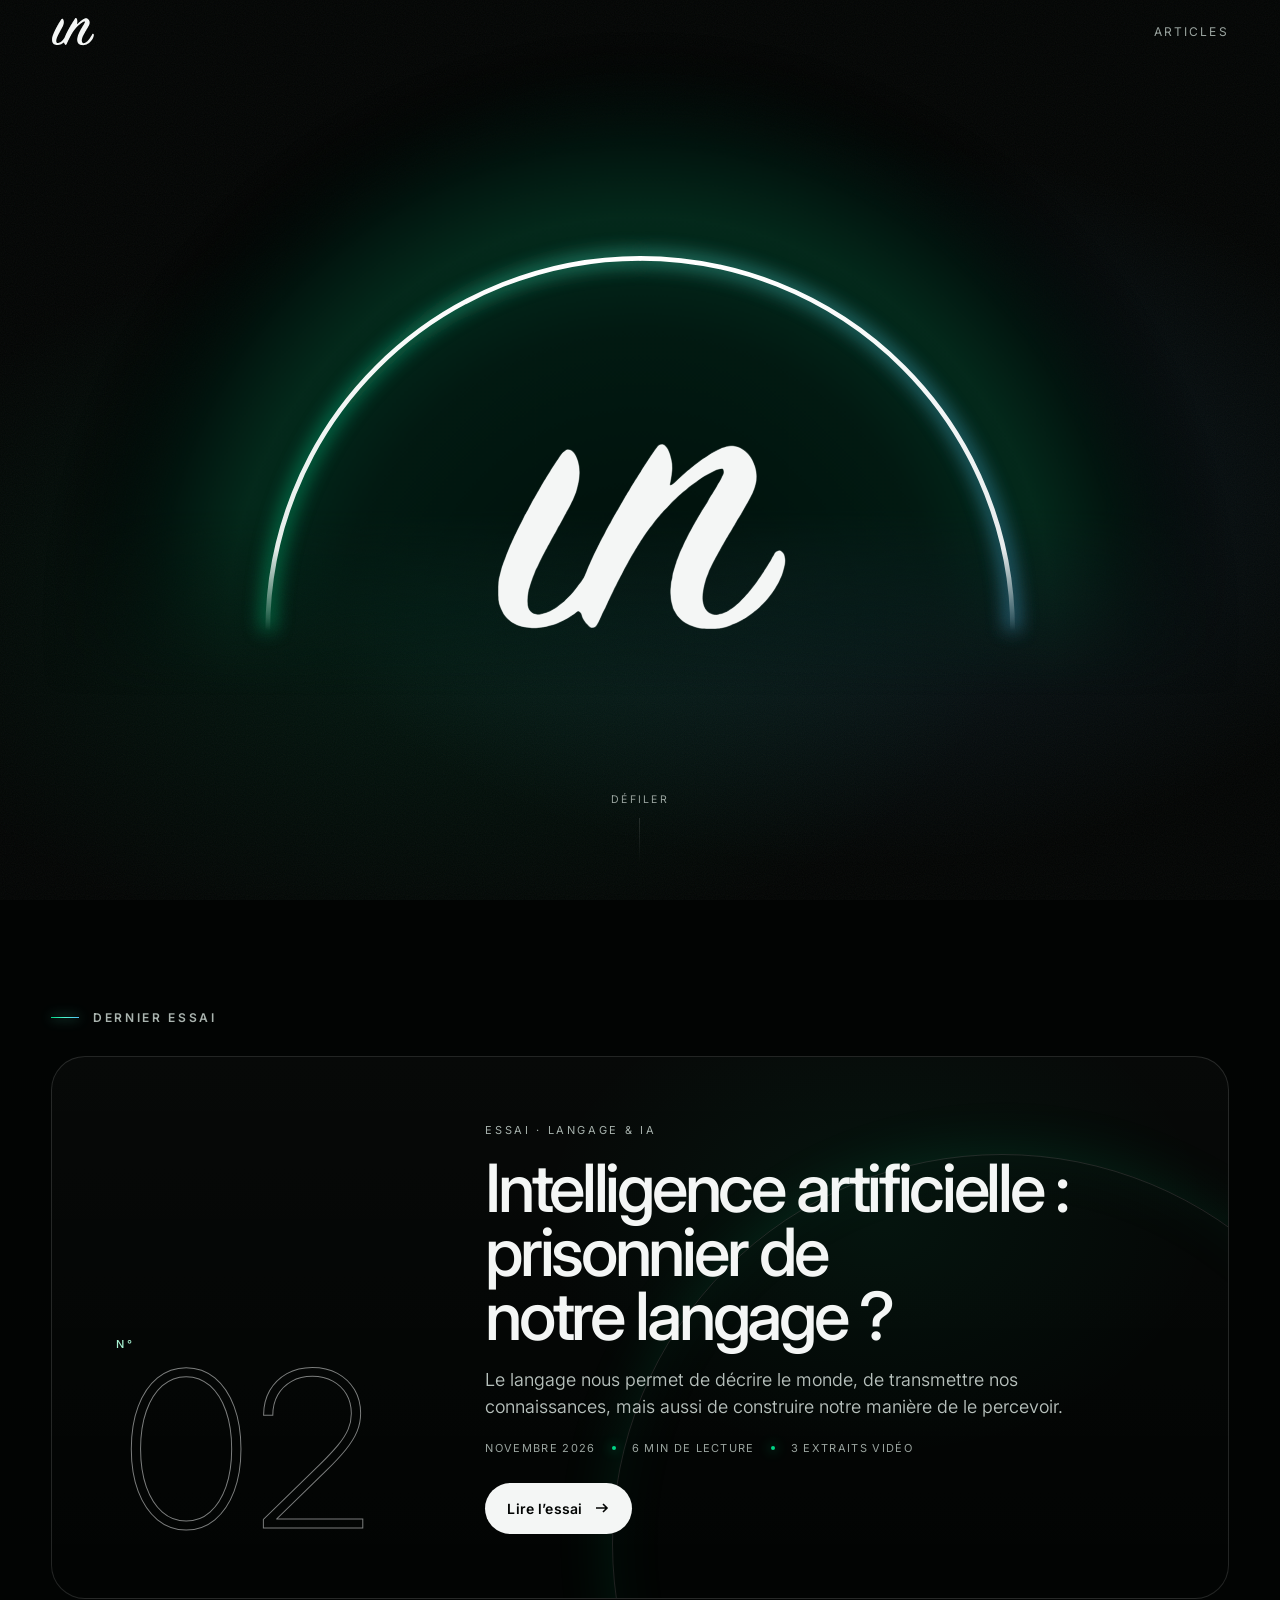
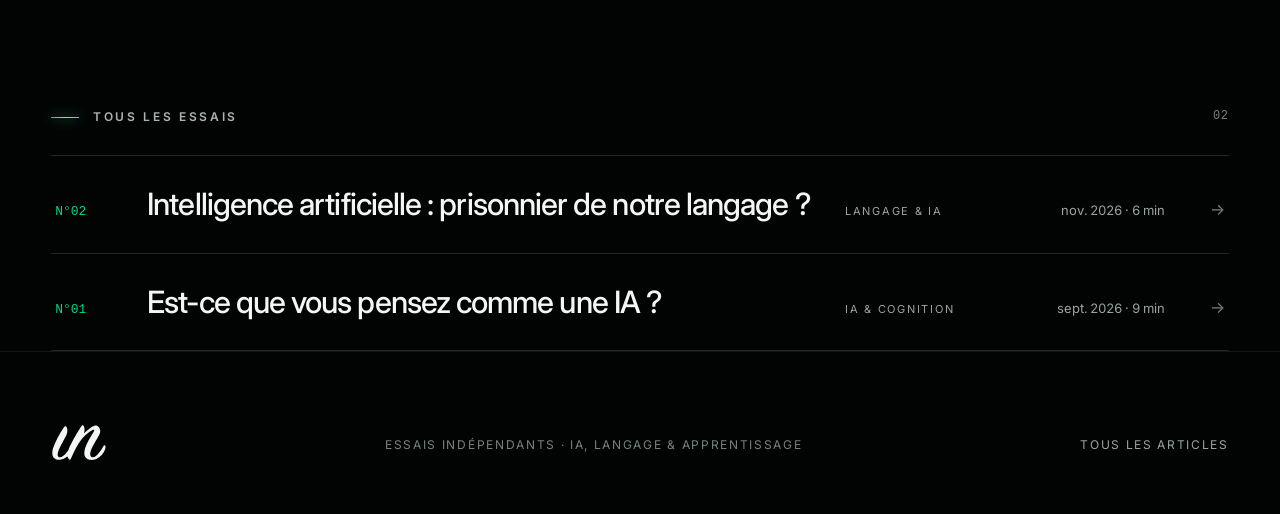
==== commit 95ead971: "Accueil : retrait de la pastille « Dernier essai » du hero Le hero ne garde que le monogramme et l'i" ====
--- a/index.html
+++ b/index.html
@@ -66,11 +66,6 @@
     </h1>
 
     <div class="hero-foot">
-      <a class="latest" href="#dernier" data-latest>
-        <span class="badge" aria-hidden="true">in</span>
-        <span class="txt"><small>Dernier essai</small><b>Découvrir les articles</b></span>
-        <span class="arr" aria-hidden="true">→</span>
-      </a>
       <a class="scroll-cue" href="#dernier"><span>Défiler</span><i aria-hidden="true"></i></a>
     </div>
   </section>
--- a/assets/css/home.css
+++ b/assets/css/home.css
@@ -40,15 +40,7 @@
 @keyframes rise{from{opacity:0;transform:translateY(14px)}to{opacity:1;transform:none}}
 
 
-.hero-foot{position:relative;z-index:2;display:flex;align-items:flex-end;justify-content:space-between;gap:20px;width:min(var(--wide),100%);margin-top:clamp(16px,4vh,48px);animation:rise 1s var(--ease) 2.45s both}
-.latest{display:flex;align-items:center;gap:16px;max-width:520px;padding:14px 18px 14px 14px;border:1px solid var(--line);border-radius:999px;background:rgba(2,4,3,.55);-webkit-backdrop-filter:blur(10px);backdrop-filter:blur(10px);text-decoration:none;text-align:left;transition:border-color .25s,background .25s}
-.latest:hover{border-color:rgba(0,212,134,.6);background:rgba(0,212,134,.06)}
-.latest .badge{flex:none;display:grid;place-items:center;width:44px;height:44px;border-radius:50%;background:var(--grad);color:#001b11;font-family:var(--mono);font-size:12px;font-weight:600}
-.latest .txt{display:flex;flex-direction:column;min-width:0}
-.latest small{font-size:10.5px;letter-spacing:.2em;text-transform:uppercase;color:var(--muted)}
-.latest b{font-weight:520;font-size:15px;line-height:1.3;color:var(--ink);overflow:hidden;text-overflow:ellipsis;display:-webkit-box;-webkit-line-clamp:2;-webkit-box-orient:vertical}
-.latest .arr{flex:none;margin-left:4px;color:var(--green);transition:transform .3s var(--ease)}
-.latest:hover .arr{transform:translateX(4px)}
+.hero-foot{position:relative;z-index:2;display:flex;justify-content:center;width:min(var(--wide),100%);margin-top:clamp(16px,4vh,48px);animation:rise 1s var(--ease) 2.45s both}
 .scroll-cue{display:flex;flex-direction:column;align-items:center;gap:10px;padding:8px;font-size:10.5px;letter-spacing:.22em;text-transform:uppercase;color:var(--muted);text-decoration:none}
 .scroll-cue:hover{color:var(--ink)}
 .scroll-cue i{position:relative;display:block;width:1px;height:46px;background:linear-gradient(var(--line),transparent);overflow:hidden}
@@ -114,9 +106,6 @@
 }
 @media (max-width:640px){
   .hero{padding-bottom:20px}
-  .hero-foot{flex-direction:column;align-items:stretch}
-  .latest{max-width:none;border-radius:20px}
-  .scroll-cue{display:none}
   .index a{grid-template-columns:minmax(0,1fr) auto;grid-template-areas:"num d" "t t";gap:8px 12px;padding:24px 0}
   .index a:hover{padding-left:0}
   .index .num{grid-area:num}.index .d{grid-area:d}.index .t{grid-area:t}
